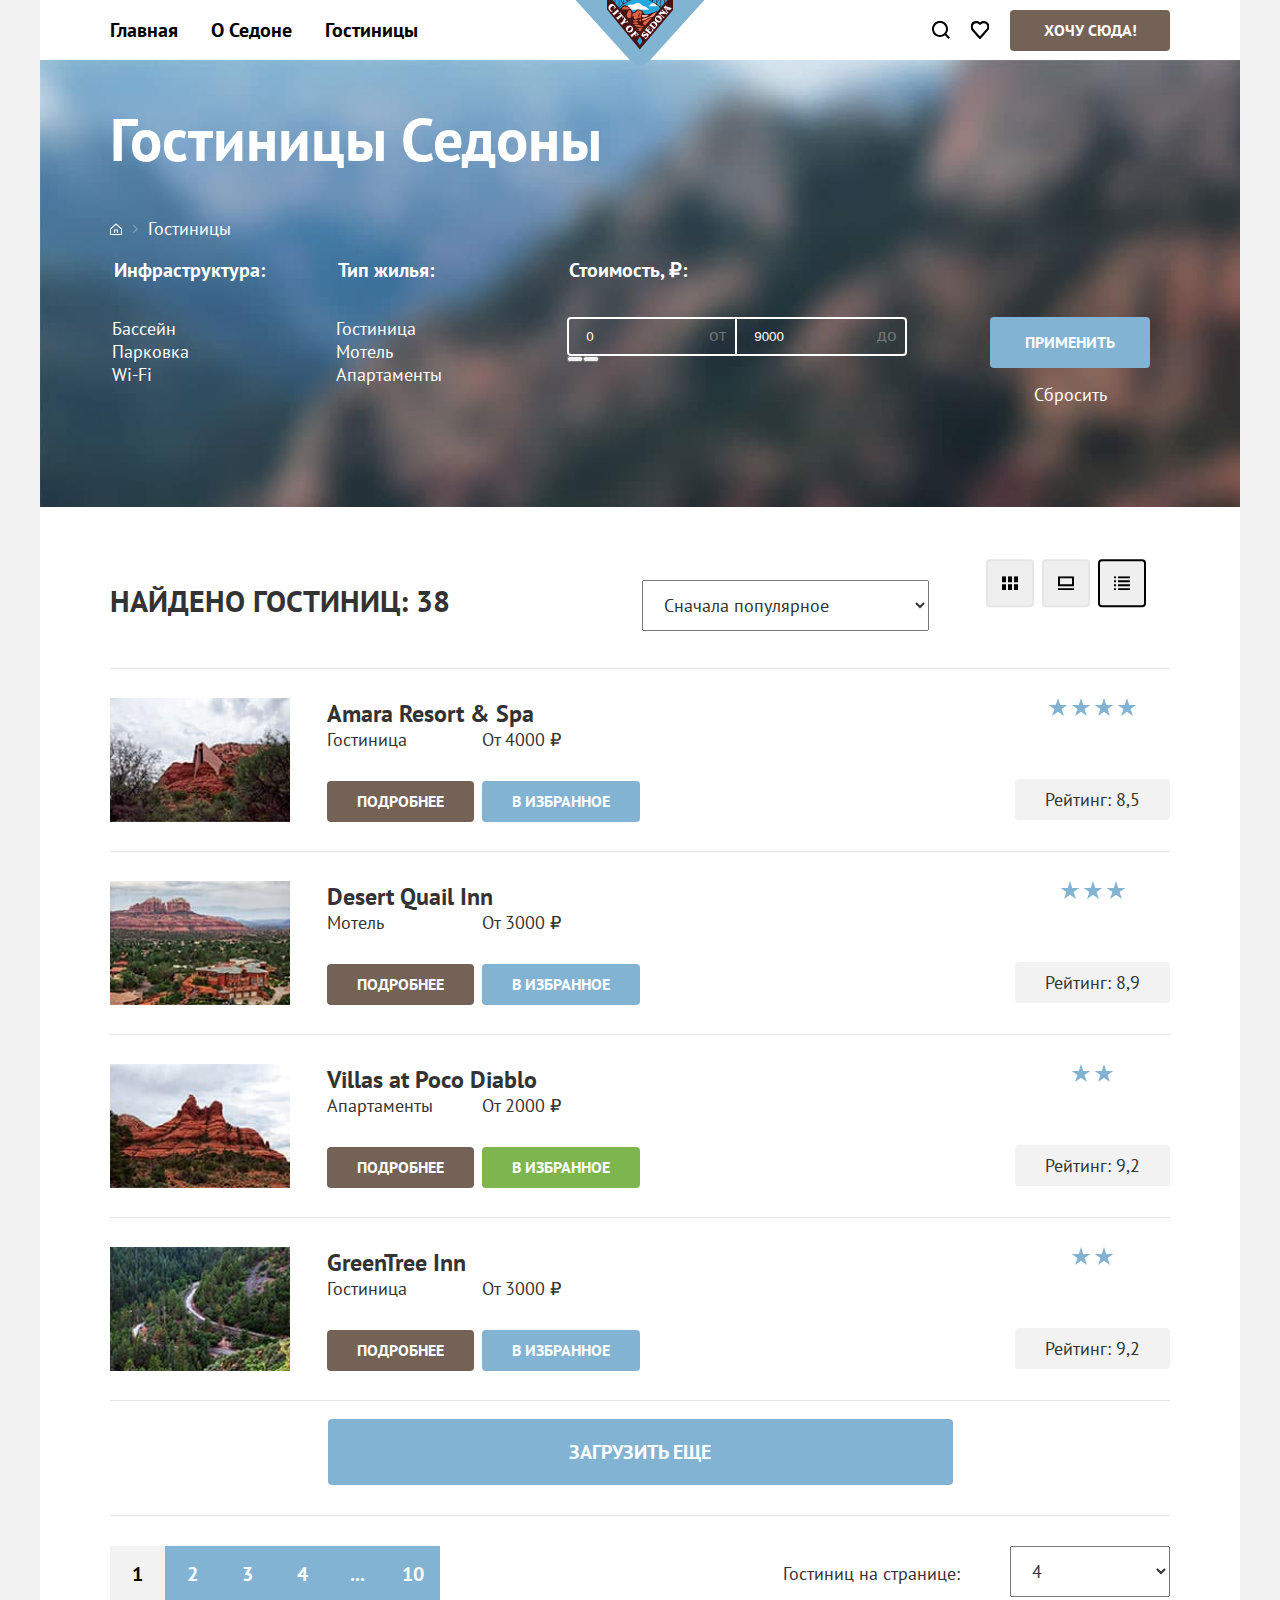
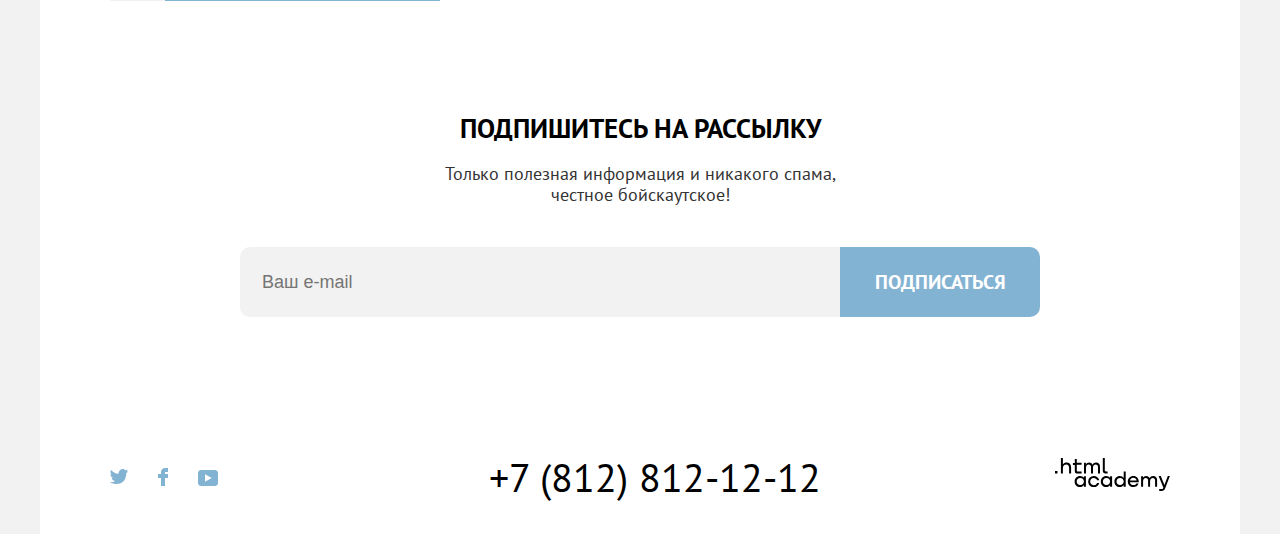
==== hotels.html @ 84594216 "Добавляет декоративные элементы на главной странице" ====
<!DOCTYPE html>
<html lang="ru">

<head>
  <meta charset="UTF-8">
  <meta http-equiv="X-UA-Compatible" content="IE=edge">
  <meta name="viewport" content="width=device-width, initial-scale=1.0">
  <title>HTML Academy: Седона</title>
  <link rel="stylesheet" href="./css/styles.css">
</head>

<body class="page">

  <div class="page-wrapper">

    <header class="page-header container">

      <nav class="navigation">
        <ul class="navigation-list">
          <li class="navigation-item">
            <a class="navigation-link" href="index.html">Главная</a>
          </li>
          <li class="navigation-item">
            <a class="navigation-link" href="#">О Седоне</a>
          </li>
          <li class="navigation-item">
            <a class="navigation-link" active>Гостиницы</a>
          </li>
        </ul>
      </nav>
      <a class="logo">
        <img src="./img/icons/logo.svg" width="138" height="70" alt="Герб города Седона">
      </a>
      <ul class="user-navigation">
        <li class="user-navigation-item search">
          <a class="user-navigation-link" href="#">
            <span class="visually-hidden">Поиск</span>
          </a>
        </li>
        <li class="user-navigation-item favourites">
          <a class="user-navigation-link" href="#">
            <span class="visually-hidden">Избранное</span>
          </a>
        </li>
        <li class="user-navigation-item popup">
          <a class="popup-btn">
            <span>Хочу сюда!</span>
          </a>
        </li>
      </ul>

    </header>

    <main class="main-inner main-container">
      <section class="hotels-filter">
        <div class="inner-container">
          <h1 class="title">Гостиницы Седоны</h1>
          <ul class="breadcrumbs">
            <li class="breadcrumbs-item">
              <a class="breadcrumbs-link home-link" href="index.html">
                <span class="visually-hidden">
                  Главная
                </span>
              </a>
            </li>
            <li class="breadcrumbs-item">
              <span class="next-arr"></span>
            </li>
            <li class="breadcrumbs-item">
              <a class="breadcrumbs-link">
                Гостиницы
              </a>
            </li>
          </ul>
          <h2 class="visually-hidden">Список фильтров</h2>
          <form class="catalog-filter" action="#" method="get">
            <fieldset class="catalog-filter-group infrastructure">
              <legend class="catalog-filter-title">Инфраструктура:</legend>
              <ul class="catalog-filter-list">
                <li class="catalog-filter-item">
                  <label class="control">
                    <input class="visually-hidden control-input" type="checkbox" name="pool" checked>
                    <span class="control-mark"></span>
                    <span class="control-label">Бассейн</span>
                  </label>
                </li>
                <li class="catalog-filter-item">
                  <label class="control">
                    <input class="visually-hidden control-input" type="checkbox" name="parking" checked>
                    <span class="control-mark"></span>
                    <span class="control-label">Парковка</span>
                  </label>
                </li>
                <li class="catalog-filter-item">
                  <label class="control">
                    <input class="visually-hidden control-input" type="checkbox" name="wi-fi">
                    <span class="control-mark"></span>
                    <span class="control-label">Wi-Fi</span>
                  </label>
                </li>
              </ul>
            </fieldset>
            <fieldset class="catalog-filter-group accommodation">
              <legend class="catalog-filter-title">Тип жилья:</legend>
              <ul class="catalog-filter-list">
                <li class="catalog-filter-item">
                  <label class="control">
                    <input class="visually-hidden control-input" type="radio" name="product-group" value="housing-type"
                      checked>
                    <span class="control-mark"></span>
                    <span class="control-label">Гостиница</span>
                  </label>
                </li>
                <li class="catalog-filter-item">
                  <label class="control">
                    <input class="visually-hidden control-input" type="radio" name="product-group" value="housing-type">
                    <span class="control-mark"></span>
                    <span class="control-label">Мотель</span>
                  </label>
                </li>
                <li class="catalog-filter-item">
                  <label class="control">
                    <input class="visually-hidden control-input" type="radio" name="product-group" value="housing-type">
                    <span class="control-mark"></span>
                    <span class="control-label">Апартаменты</span>
                  </label>
                </li>
              </ul>
            </fieldset>
            <fieldset class="catalog-filter-group cost">
              <legend class="catalog-filter-title">Стоимость, ₽:</legend>
              <div class="cost-wrapper">
                <label class="catalog-filter-label catalog-filter-label-min">
                  <input class="catalog-filter-input" type="number" name="min-price" value="0">
                  <span>от</span>
                </label>
                <label class="catalog-filter-label">
                  <input class="catalog-filter-input" type="number" name="max-price" value="9000">
                  <span>до</span>
                </label>
              </div>
              <div class="range-toggle-group">
                <button class="range-toggle toggle-min" type="button">
                  <span class="visually-hidden">Изменить минимальную цену.</span>
                </button>
                <button class="range-toggle toggle-max" type="button">
                  <span class="visually-hidden">Изменить максимальную цену.</span>
                </button>
              </div>
            </fieldset>
            <div class="catalog-buttongroup">
              <button class="apply-button" type="submit">
                <span>Применить</span>
              </button>
              <button class="reset-button" type="reset">Сбросить</button>
            </div>
          </form>
        </div>
      </section>

      <section class="sorting">
        <div class="inner-container sorting-inner-container">
          <h2 class="visually-hidden">Сортировка</h2>
          <p class="sorting-result">Найдено гостиниц:
            <span class="sorting-count">38</span>
          </p>
          <select class="select-control type-hotels-control" id="sorting" name="sorting">
            <option value="popular">Сначала популярное</option>
            <option value="cheap">Сначала дешёвое</option>
            <option value="expensive">Сначала дорогое</option>
          </select>
          <button class="view-results table-view" type="button">
            <span class="visually-hidden">Таблица</span>
          </button>
          <button class="view-results slideshow-view" type="button">
            <span class="visually-hidden">Слайды</span>
          </button>
          <button class="view-results list-view view-results-active" type="button">
            <span class="visually-hidden">Список</span>
          </button>
        </div>
      </section>

      <section class="catalog">
        <div class="inner-container">
          <ul class="search-results">
            <li class="search-results-item">
              <a class="search-results-image" href="#">
                <img src="./img/hotel-1.jpg" width="180" height="120" alt="Amara Resort & Spa">
              </a>
              <div class="search-results-info">
                <a class="results-info-title" href="#">
                  Amara Resort & Spa
                </a>
                <div class="results-blocks">
                  <div class="left-block">
                    <span>Гостиница</span>
                    <button class="more" type="button">
                      <span>подробнее</span>
                    </button>
                  </div>
                  <div class="right-block">
                    <span>От 4000 ₽</span>
                    <button class="favorities" type="button">
                      <span>В избранное</span>
                    </button>
                  </div>
                </div>
              </div>
              <div class="search-results-rating">
                <div class="stars">
                  <div class="star"></div>
                  <div class="star"></div>
                  <div class="star"></div>
                  <div class="star"></div>
                </div>
                <div class="rating-value">
                  <span>Рейтинг: 8,5</span>
                </div>
              </div>
            </li>
            <li class="search-results-item">
              <a class="search-results-image" href="#">
                <img src="./img/hotel-2.jpg" width="180" height="120" alt="Desert Quail Inn">
              </a>
              <div class="search-results-info">
                <a class="results-info-title" href="#">
                  Desert Quail Inn
                </a>
                <div class="results-blocks">
                  <div class="left-block">
                    <span>Мотель</span>
                    <button class="more" type="button">
                      <span>подробнее</span>
                    </button>
                  </div>
                  <div class="right-block">
                    <span>От 3000 ₽</span>
                    <button class="favorities" type="button">
                      <span>В избранное</span>
                    </button>
                  </div>
                </div>
              </div>
              <div class="search-results-rating">
                <div class="stars">
                  <div class="star"></div>
                  <div class="star"></div>
                  <div class="star"></div>
                </div>
                <div class="rating-value">
                  <span>Рейтинг: 8,9</span>
                </div>
              </div>
            </li>
            <li class="search-results-item">
              <a class="search-results-image" href="#">
                <img src="./img/hotel-3.jpg" width="180" height="120" alt="Villas at Poco Diablo">
              </a>
              <div class="search-results-info">
                <a class="results-info-title" href="#">
                  Villas at Poco Diablo
                </a>
                <div class="results-blocks">
                  <div class="left-block">
                    <span>Апартаменты</span>
                    <button class="more" type="button">
                      <span>подробнее</span>
                    </button>
                  </div>
                  <div class="right-block">
                    <span>От 2000 ₽</span>
                    <button class="favorities in-selected" type="button">
                      <span>В избранное</span>
                    </button>
                  </div>
                </div>
              </div>
              <div class="search-results-rating">
                <div class="stars">
                  <div class="star"></div>
                  <div class="star"></div>
                </div>
                <div class="rating-value">
                  <span>Рейтинг: 9,2</span>
                </div>
              </div>
            </li>
            <li class="search-results-item">
              <a class="search-results-image" href="#">
                <img src="./img/hotel-4.jpg" width="180" height="120" alt="GreenTree Inn">
              </a>
              <div class="search-results-info">
                <a class="results-info-title" href="#">
                  GreenTree Inn
                </a>
                <div class="results-blocks">
                  <div class="left-block">
                    <span>Гостиница</span>
                    <button class="more" type="button">
                      <span>подробнее</span>
                    </button>
                  </div>
                  <div class="right-block">
                    <span>От 3000 ₽</span>
                    <button class="favorities" type="button">
                      <span>В избранное</span>
                    </button>
                  </div>
                </div>
              </div>
              <div class="search-results-rating">
                <div class="stars">
                  <div class="star"></div>
                  <div class="star"></div>
                </div>
                <div class="rating-value">
                  <span>Рейтинг: 9,2</span>
                </div>
              </div>
            </li>
          </ul>
          <div class="upload-btn">
            <button class="upload-more">
              <span>Загрузить еще</span>
            </button>
          </div>
          <div class="catalog-bottom-wrapper">
            <ul class="pagination">
              <li class="pagination-item current">
                <a class="pagination-link current-link">1</a>
              </li>
              <li class="pagination-item">
                <a class="pagination-link" href="#">2</a>
              </li>
              <li class="pagination-item">
                <a class="pagination-link" href="#">3</a>
              </li>
              <li class="pagination-item">
                <a class="pagination-link" href="#">4</a>
              </li>
              <li class="pagination-item">
                <a class="pagination-link" href="#">...</a>
              </li>
              <li class="pagination-item">
                <a class="pagination-link" href="#">10</a>
              </li>
            </ul>
            <div class="results-count">
              <span>Гостиниц на странице:</span>
              <form class="results-count-type">
                <label class="visually-hidden" for="count">Количество</label>
                <select class="select-control select-control-count" id="count" name="count">
                  <option value="number" selected>4</option>
                  <option value="number">6</option>
                  <option value="number">8</option>
                </select>
                <button class="visually-hidden" type="submit">Отсортировать гостиницы</button>
              </form>
            </div>
          </div>
        </div>
      </section>

      <section class="subscription-inner">
        <h2 class="inner-section-title inner-subscription-title">
          Подпишитесь на рассылку
        </h2>
        <p class="inner-section-text inner-subscription-text">
          Только полезная информация и никакого спама, <br>
          честное бойскаутское!
        </p>
        <form class="inner-subscribe-form" action="#" method="post">
          <input type="search" name="subscribe" placeholder="Ваш e-mail">
          <button class="button" type="submit">
            <span>Подписаться</span>
          </button>
        </form>
      </section>
    </main>

    <footer class="page-footer container">

      <ul class="socials-list">
        <li class="socials-item tw">
          <a href="https://twitter.com/htmlacademy_ru" class="social-link">
            <span class="visually-hidden">Twitter</span>
          </a>
        </li>
        <li class="socials-item fb">
          <a href="https://www.facebook.com/htmlacademy" class="social-link">
            <span class="visually-hidden">Facebook</span>
          </a>
        </li>
        <li class="socials-item ytube">
          <a href="https://www.youtube.com/c/HTMLAcademyRUS" class="social-link">
            <span class="visually-hidden">YouTube</span>
          </a>
        </li>
      </ul>
      <a class="phone" href="tel:+78128121212">
        +7 (812) 812-12-12
      </a>
      <a class="copyright" href="https://htmlacademy.ru/">
        <img src="./img/icons/logo_htmlacademy.svg" width="115" height="34" alt=".htmlacademy">
      </a>

    </footer>

  </div>

</body>

</html>
---- css/styles.css ----
@font-face {
  font-family: "PT Sans";
  font-style: normal;
  font-weight: 400;
  src: url("../fonts/ptsans-400.woff2") format("woff2");
  font-display: swap;
}

@font-face {
  font-family: "PT Sans";
  font-style: normal;
  font-weight: 700;
  src: url("../fonts/ptsans-700.woff2") format("woff2");
  font-display: swap;
}

* {
  box-sizing: border-box;
}

html {
  height: 100%;
}

.page {
  margin: 0;
  font-family: "PT Sans", sans-serif;
  font-weight: 400;
  font-size: 18px;
  line-height: 21px;
  color: #333333;
  background-color: #f2f2f2;
}

.page-wrapper {
  display: flex;
  flex-direction: column;
  width: 1200px;
  min-height: 100%;
  margin: 0 auto;
  background-color: #ffffff;
}

/* Главная */

.page-header {
  min-height: 60px;
  align-items: center;
}

.container {
  display: flex;
  width: 100%;
  padding-left: 70px;
  padding-right: 70px;
}

.navigation {
  position: relative;
  width: 385px;
  font-weight: 700;
  font-size: 20px;
  line-height: 26px;
}

.navigation-list {
  display: flex;
  flex-wrap: wrap;
  padding: 0;
  margin: 0;
  list-style: none;
}

/* .navigation-item {
} */

.navigation-link {
  margin-right: 33px;
  text-decoration: none;
  color: #000000;
}

.navigation-link:nth-child(3) {
  margin-right: 0;
}

/* .active {
} */

.logo {
  position: absolute;
  display: block;
  width: 138px;
  height: 70px;
  left: 50%;
  transform: translate(-50%);
  z-index: 2;
}

.user-navigation {
  display: flex;
  align-items: center;
  padding: 0;
  margin: 0;
  margin-left: auto;
  width: 320px;
  font-weight: 700;
  font-size: 20px;
  line-height: 26px;
  list-style: none;
}

.user-navigation-link {
  width: 100%;
  height: 100%;
  text-decoration: none;
  color: #000000;
  cursor: pointer;
}

.search,
.favourites {
  width: 18px;
  height: 18px;
}

.search {
  background-image: url("../img/icons/search.svg");
  background-repeat: no-repeat;
  background-size: cover;
  background-position: center center;
}

.favourites {
  background-image: url("../img/icons/heart.svg");
  background-repeat: no-repeat;
  background-size: cover;
  background-position: center center;
}

.popup-btn {
  display: block;
  width: 160px;
  padding-top: 10px;
  padding-bottom: 10px;
  font-weight: 700;
  font-size: 16px;
  line-height: 21px;
  text-align: center;
  text-transform: uppercase;
  color: #ffffff;
  background-color: #756257;
  color: #ffffff;
  border: none;
  border-radius: 4px;
  cursor: pointer;
}

.popup-btn:hover {
  background-color: #615048;
}

.popup-btn:focus {
  outline: 3px solid #83b3d3;
}

.popup-btn:active span {
  opacity: 0.3;
}

.visually-hidden {
  position: absolute;
  width: 1px;
  height: 1px;
  margin: -1px;
  padding: 0;
  border: 0;
  clip: rect(0 0 0 0);
  overflow: hidden;
}

.user-navigation-item {
  display: flex;
  padding: 0;
  margin: 0;
  margin-right: 21px;
  margin-left: auto;
}

.user-navigation-item + .user-navigation-item {
  margin-left: 0;
}

.user-navigation-item:last-child {
  margin-right: 0;
}

/* .main {
} */

.main-container {
  flex-grow: 1;
}

.hero {
  position: relative;
  padding-top: 51px;
  padding-right: 371px;
  padding-bottom: 82px;
  padding-left: 371px;
  background-image: url("../img/hero-bgr.jpg");
  background-repeat: no-repeat;
  background-size: cover;
}

/* .hero img {

} */

.advantages {
  padding-top: 63px;
}

.hero-welcome {
  display: block;
  margin: 0 auto;
}

.section-title {
  width: 720px;
  margin: 0 auto;
  font-weight: 700;
  font-size: 30px;
  line-height: 36px;
  text-align: center;
  text-transform: uppercase;
}

.section-subtitle {
  width: 720px;
  padding-bottom: 79px;
  margin: 0 auto;
  font-weight: 400;
  font-size: 22px;
  line-height: 36px;
  text-align: center;
  color: #333333;
}

.advantages-title {
  margin-bottom: 23px;
}

.advantages-list {
  display: flex;
  flex-wrap: wrap;
  padding: 0;
  margin: 0;
  list-style: none;
}

.advantages-item {
  display: flex;
  flex-wrap: wrap;
}

.features-list {
  display: flex;
  flex-wrap: wrap;
  padding: 0;
  margin: 0;
  list-style: none;
}

.special-feature {
  flex-direction: row-reverse;
  width: 100%;
  background-color: #83b3d3;
}

.apartment,
.souvenirs,
.territory,
.tourists {
  background-color: rgba(131, 179, 211, 0.12);
}

.road {
  background-color: rgba(131, 179, 211, 0.2);
}

.meal {
  background-color: #ffffff;
}

.apartment::before {
  content: "";
  display: block;
  width: 75px;
  height: 72px;
  margin: 0 auto;
  background-image: url("../img/icons/icon-1.svg");
  background-repeat: no-repeat;
  background-position: center center;
  background-size: contain;
}

.meal::before {
  content: "";
  display: block;
  width: 74px;
  height: 70px;
  margin: 0 auto;
  background-image: url("../img/icons/icon-2.svg");
  background-repeat: no-repeat;
  background-position: center center;
  background-size: contain;
}

.souvenirs::before {
  content: "";
  display: block;
  width: 64px;
  height: 76px;
  margin: 0 auto;
  background-image: url("../img/icons/icon-3.svg");
  background-repeat: no-repeat;
  background-position: center center;
  background-size: contain;
}

.features-item {
  display: flex;
}

.features-info {
  display: flex;
  flex-direction: column;
  width: 400px;
  padding-top: 98px;
  padding-bottom: 77px;
}

.features-info span {
  margin: 0 auto;
}

.features-image img {
  display: block;
  height: 100%;
}

.item-title {
  padding: 0 110px;
  font-weight: 700;
  font-size: 24px;
  line-height: 28px;
  text-align: center;
  text-transform: uppercase;
}

.item-text {
  width: 250px;
  margin: 0 auto;
  margin-top: 26px;
  font-weight: 400;
  font-size: 18px;
  line-height: 21px;
  text-align: center;
  color: #333333;
}

.text-color {
  background-color: #83b3d3;
  color: #ffffff;
}

.hotel-search {
  padding-top: 91px;
  padding-bottom: 91px;
}

.search-title {
  margin-bottom: 15px;
}

.section-text {
  width: 720px;
  margin: 0 auto;
  margin-bottom: 55px;
  font-weight: 400;
  font-size: 22px;
  line-height: 26px;
  text-align: center;
  color: #333333;
}

.hotel-button {
  display: block;
  width: 575px;
  padding: 15px 145px 15px 145px;
  margin: 0 auto;
  font-weight: 700;
  font-size: 20px;
  line-height: 36px;
  text-align: center;
  text-transform: uppercase;
  text-decoration: none;
  background-color: #756257;
  color: #ffffff;
  border-radius: 10px;
  cursor: pointer;
}

.hotel-button:hover {
  background-color: #615048;
}

.hotel-button:focus {
  outline: 3px solid #83b3d3;
}

.hotel-button:active span {
  opacity: 0.3;
}

.subscription {
  padding-top: 94px;
  padding-bottom: 93px;
  background-image: url("../img/subscribe-bg.jpg");
  background-repeat: no-repeat;
  background-size: cover;
}

.subscription-title {
  margin-bottom: 24px;
  color: #ffffff;
}

.subscription-text {
  width: 720px;
  margin-bottom: 42px;
  color: #ffffff;
}

.subscribe-form {
  text-align: center;
}

.subscribe {
  display: grid;
  grid-template-columns: 600px 200px;
  width: 800px;
  margin: 0 auto;
}

.subscribe-form input {
  width: 600px;
  padding-top: 22px;
  padding-bottom: 22px;
  padding-left: 22px;
  border: none;
  border-radius: 10px 0px 0px 10px;
  background: #f2f2f2;
  font-family: "PT Sans", sans-serif;
  font-weight: 400;
  font-size: 18px;
  line-height: 26px;
}

.subscribe-form:hover input {
  background-color: #e6e6e6;
}

.subscribe-form:focus input {
  outline: 3px solid #83b3d3;
}

.button {
  width: 150px;
  padding-top: 6px;
  padding-bottom: 6px;
  font-family: "PT Sans", sans-serif;
  font-weight: 700;
  font-size: 20px;
  line-height: 26px;
  text-align: center;
  text-transform: uppercase;
  background-color: #83b3d3;
  color: #ffffff;
  border: none;
  border-radius: 0px 10px 10px 0px;
  cursor: pointer;
}

.button:hover {
  background-color: #68a2ca;
}

.button:focus {
  outline: 3px solid #756257;
}

.button:active span {
  opacity: 0.3;
}

.page-footer {
  display: flex;
  align-items: center;
  padding-top: 40px;
  padding-bottom: 30px;
  background-color: #ffffff;
}

.socials-list {
  display: flex;
  align-items: baseline;
  flex-wrap: wrap;
  width: 190px;
  padding: 0;
  margin-right: 175px;
  list-style-type: none;
}

.socials-item {
  display: flex;
  margin-right: 30px;
  cursor: pointer;
}

.social-link {
  width: 100%;
  height: 100%;
  margin-right: 30px;
  text-decoration: none;
}

.tw {
  width: 18px;
  height: 18px;
  background-image: url("../img/icons/socials/social-twitter.svg");
  background-repeat: no-repeat;
  background-size: contain;
  background-position: center center;
}

.fb {
  width: 10px;
  height: 18px;
  background-image: url("../img/icons/socials/social-facebook.svg");
  background-repeat: no-repeat;
  background-size: contain;
  background-position: center center;
}

.ytube {
  width: 20px;
  height: 16px;
  background-image: url("../img/icons/socials/social-youtube.svg");
  background-repeat: no-repeat;
  background-size: contain;
  background-position: center center;
}

.phone {
  width: 360px;
  font-weight: 400;
  font-size: 40px;
  line-height: 40px;
  text-align: center;
  text-transform: uppercase;
  text-decoration: none;
  color: #000000;
}

.phone:hover {
  color: #756257;
}

.phone:focus {
  outline: 3px solid #83b3d3;
  border-radius: 10px;
}

.phone:active {
  opacity: 0.3;
}

.copyright {
  margin-left: auto;
}

.copyright:hover {
  color: #756257;
}

.copyright:focus {
  outline: 3px solid #83b3d3;
}

.copyright:active {
  fill-opacity: 0.3;
}

/* Страница Гостиницы */

/* .main-inner {
} */

.inner-container {
  padding: 0 70px;
}

.hotels-filter {
  height: 100%;
  padding-bottom: 86px;
  overflow: hidden;
  background-image: url("../img/catalog-background.jpg");
  background-repeat: no-repeat;
  background-size: cover;
  color: #ffffff;
}

.title {
  font-family: "PT Sans", sans-serif;
  font-weight: 700;
  font-size: 60px;
  line-height: 78px;
}

.breadcrumbs {
  display: flex;
  align-items: center;
  padding: 0;
  list-style: none;
}

/* .breadcrumbs-item {
} */

.breadcrumbs-link {
  text-decoration: none;
}

.home-link {
  display: block;
  width: 12px;
  height: 12px;
  margin-right: 11px;
  background-image: url("../img/icons/home.svg");
  background-repeat: no-repeat;
  background-position: center;
}

.next-arr {
  display: block;
  width: 5px;
  height: 8px;
  margin-right: 10px;
  background-image: url("../img/icons/nav-link.svg");
  background-repeat: no-repeat;
  background-position: center;
}

.catalog-filter {
  display: flex;
}

.catalog-filter-group {
  padding: 0;
  border: none;
}

.infrastructure {
  width: 150px;
  margin-right: 67px;
}

.accommodation {
  width: 411px;
}

.cost-wrapper {
  display: flex;
  width: 340px;
  margin-right: 81px;
  border: 2px solid #ffffff;
  border-radius: 4px;
}

.catalog-filter-title {
  margin-bottom: 34px;
  font-family: "PT Sans", sans-serif;
  font-weight: 700;
  font-size: 20px;
  line-height: 26px;
}

.catalog-filter-list {
  margin: 0;
  padding: 0;
  list-style-type: none;
}

/* .catalog-filter-item {
} */

/* .control {
} */

/* .control-input {
} */

.control-mark {
  width: 20px;
  height: 20px;
}

.control-label {
  font-weight: 400;
  font-size: 18px;
  line-height: 23px;
  color: #ffffff;
}

.catalog-filter-label {
  display: flex;
  align-items: baseline;
  width: 50%;
  padding-right: 14px;
}

.catalog-filter-label-min {
  border-right: 2px solid #ffffff;
}

.catalog-filter-label span {
  margin-left: auto;
  opacity: 0.3;
}

.catalog-filter-input {
  width: 100px;
  padding: 10px 17px;
  margin-right: 40px;
  border: none;
  background-color: transparent;
  color: #ffffff;
}

.range-toggle-group {
  display: flex;
}

/* .range-toggle {
} */

/* .toggle-min {
} */

/* .toggle-max {
} */

.catalog-buttongroup {
  padding: 0;
  margin: 0;
  padding-top: 60px;
}

.apply-button {
  width: 160px;
  padding: 15px 30px 15px 30px;
  font-family: "PT Sans", sans-serif;
  font-weight: 700;
  font-size: 16px;
  line-height: 21px;
  text-align: center;
  text-transform: uppercase;
  background-color: #83b3d3;
  color: #ffffff;
  border: none;
  border-radius: 4px;
  cursor: pointer;
}

.apply-button:hover {
  background-color: #68a2ca;
}

.apply-button:focus {
  outline: 3px solid #ffffff;
}

.apply-button:active span {
  opacity: 0.3;
}

.reset-button {
  width: 160px;
  padding: 15px 30px 15px 30px;
  font-family: "PT Sans", sans-serif;
  font-weight: 400;
  font-size: 18px;
  line-height: 23px;
  text-align: center;
  background-color: transparent;
  color: #ffffff;
  border: none;
  border-radius: 4px;
  cursor: pointer;
}

.reset-button:hover {
  opacity: 0.6;
}

.reset-button:focus {
  outline: 3px solid #83b3d3;
}

.reset-button:active {
  opacity: 0.3;
}

.sorting {
  padding-top: 44px;
}

.sorting-inner-container {
  display: flex;
  align-items: baseline;
}

.sorting-result,
.sorting-count {
  font-weight: 700;
  font-size: 30px;
  line-height: 39px;
  text-transform: uppercase;
}

.sorting-result {
  margin-right: auto;
}

.select-control {
  padding: 12px 20px 12px 17px;
  font-family: "PT Sans", sans-serif;
  font-weight: 400;
  font-size: 18px;
  line-height: 23px;
  color: #333333;
}

.type-hotels-control {
  width: 287px;
  margin-right: 81px;
}

.view-results {
  position: relative;
  top: 50%;
  bottom: 50%;
  transform: translate(-50%, -10%);
  width: 48px;
  height: 48px;
  border: 2px solid #e6e6e6;
  border-radius: 4px;
  cursor: pointer;
}

.view-results:not(:last-of-type) {
  margin-right: 8px;
}

.view-results-active {
  border: 2px solid #000000;
}

.table-view {
  background-image: url("../img/icons/mode-tile.svg");
  background-repeat: no-repeat;
  background-position: center center;
}

.slideshow-view {
  background-image: url("../img/icons/mode-slideshow.svg");
  background-repeat: no-repeat;
  background-position: center center;
}

.list-view {
  background-image: url("../img/icons/mode-list.svg");
  background-repeat: no-repeat;
  background-position: center center;
}

/* .catalog {
} */

.search-results {
  padding-left: 0;
  list-style-type: none;
}

.search-results-item {
  display: flex;
  padding: 29px 0;
  border-bottom: 1px solid #e6e6e6;
}

.search-results-item:first-child {
  border-top: 1px solid #e6e6e6;
}

.search-results-image {
  margin-right: 37px;
}

.search-results-image img {
  height: 100%;
  object-fit: cover;
}

.search-results-image:hover {
  opacity: 0.6;
}

.search-results-image:focus {
  outline: 3px solid #83b3d3;
}

.search-results-image:active {
  opacity: 0.3;
}

.search-results-info {
  width: 320px;
}

.results-info-title {
  margin-top: 0;
  margin-bottom: 1px;
  font-weight: 700;
  font-size: 24px;
  line-height: 31px;
  text-decoration: none;
  color: inherit;
}

.results-info-title:hover {
  color: #756257;
}

.results-info-title:focus {
  outline: 3px solid #83b3d3;
}

.results-info-title:active {
  opacity: 0.3;
}

.results-blocks {
  display: flex;
}

.left-block {
  display: flex;
  flex-direction: column;
}

.left-block span {
  margin-bottom: 31px;
}

.more {
  padding: 10px 30px 10px 30px;
  margin-right: 8px;
  font-family: "PT Sans", sans-serif;
  font-weight: 700;
  font-size: 16px;
  line-height: 21px;
  text-align: center;
  text-transform: uppercase;
  background-color: #756257;
  color: #ffffff;
  border: none;
  border-radius: 4px;
  cursor: pointer;
}

.more:hover {
  background-color: #615048;
}

.more:focus {
  outline: 3px solid #756257;
}

.more:active span {
  opacity: 0.3;
}

.right-block {
  display: flex;
  flex-direction: column;
}

.right-block span {
  margin-bottom: 31px;
}

.favorities {
  padding: 10px 30px 10px 30px;
  font-family: "PT Sans", sans-serif;
  font-weight: 700;
  font-size: 16px;
  line-height: 21px;
  text-align: center;
  text-transform: uppercase;
  background-color: #83b3d3;
  color: #ffffff;
  border: none;
  border-radius: 4px;
  cursor: pointer;
}

.favorities:hover {
  background-color: #68a2ca;
}

.favorities:focus {
  outline: 3px solid #756257;
}

.favorities:active span {
  opacity: 0.3;
}

.in-selected {
  background-color: #7db54f;
}

.in-selected:hover {
  background-color: #6c9e42;
}

.in-selected:focus {
  outline: 3px solid #756257;
}

.in-selected:active span {
  opacity: 0.3;
}

.search-results-rating {
  margin-left: auto;
}

.stars {
  display: flex;
  justify-content: center;
  width: 155px;
  margin-bottom: 63px;
}

.star {
  width: 18px;
  height: 18px;
  margin-right: 5px;
  background-image: url("../img/icons/star.svg");
  background-repeat: no-repeat;
  background-size: cover;
  background-position: center center;
}

.star:last-child {
  margin-right: 0;
}

.rating-value {
  padding: 10px 30px 10px 30px;
  background-color: #f2f2f2;
  border-radius: 4px;
}

.upload-btn {
  width: 625px;
  margin: 0 auto;
  margin-bottom: 30px;
}

.upload-more {
  width: 100%;
  padding-top: 20px;
  padding-bottom: 20px;
  font-family: "PT Sans", sans-serif;
  font-weight: 700;
  font-size: 20px;
  line-height: 26px;
  text-align: center;
  text-transform: uppercase;
  background-color: #83b3d3;
  color: #ffffff;
  border: none;
  border-radius: 4px;
  cursor: pointer;
}

.upload-more:hover {
  background-color: #68a2ca;
}

.upload-more:focus {
  outline: 3px solid #756257;
}

.upload-more:active span {
  opacity: 0.3;
}

.pagination {
  display: flex;
  padding-left: 0;
  margin: 0;
  list-style-type: none;
}

.pagination-item {
  display: flex;
  align-items: center;
  justify-content: center;
  width: 55px;
  height: 55px;
  background-color: #83b3d3;
}

.pagination-link {
  font-family: "PT Sans", sans-serif;
  font-weight: 700;
  font-size: 20px;
  line-height: 26px;
  text-align: center;
  text-transform: uppercase;
  text-decoration: none;
  color: #ffffff;
}

.current {
  background-color: #f2f2f2;
}

.current-link {
  color: #000000;
}

.select-control-count {
  width: 160px;
}

.results-count {
  display: flex;
  margin-left: auto;
}

.results-count span {
  align-self: center;
  margin-right: 50px;
}

/* .results-count-type {
} */

.catalog-bottom-wrapper {
  display: flex;
  justify-content: space-between;
  width: 100%;
  padding-top: 30px;
  border-top: 1px solid #e6e6e6;
}

.subscription-inner {
  text-align: center;
  padding-top: 94px;
  padding-bottom: 93px;
  background-color: #ffffff;
}

.inner-subscription-title {
  margin-bottom: 24px;
  text-transform: uppercase;
  color: #000000;
}

.inner-subscription-text {
  width: 720px;
  margin: 0 auto;
  margin-bottom: 42px;
  color: #333333;
}

.inner-subscribe-form {
  display: grid;
  grid-template-columns: 600px 200px;
  justify-content: center;
}

.inner-subscribe {
  width: 800px;
  height: 60px;
  margin: 0 auto;
}

.inner-subscribe-form input {
  width: 600px;
  padding-top: 22px;
  padding-bottom: 22px;
  padding-left: 22px;
  border: none;
  border-radius: 10px 0px 0px 10px;
  background: #f2f2f2;
  font-weight: 400;
  font-size: 18px;
  line-height: 26px;
}

.inner-subscribe-form:hover input {
  background-color: #e6e6e6;
}

.inner-subscribe-form:focus input {
  outline: 3px solid #83b3d3;
}

.button {
  width: 200px;
  padding: 22px 30px 22px 30px;
  font-family: "PT Sans", sans-serif;
  font-weight: 700;
  font-size: 20px;
  line-height: 26px;
  text-align: center;
  text-transform: uppercase;
  background-color: #83b3d3;
  color: #ffffff;
  border: none;
  border-radius: 0px 10px 10px 0px;
  cursor: pointer;
}
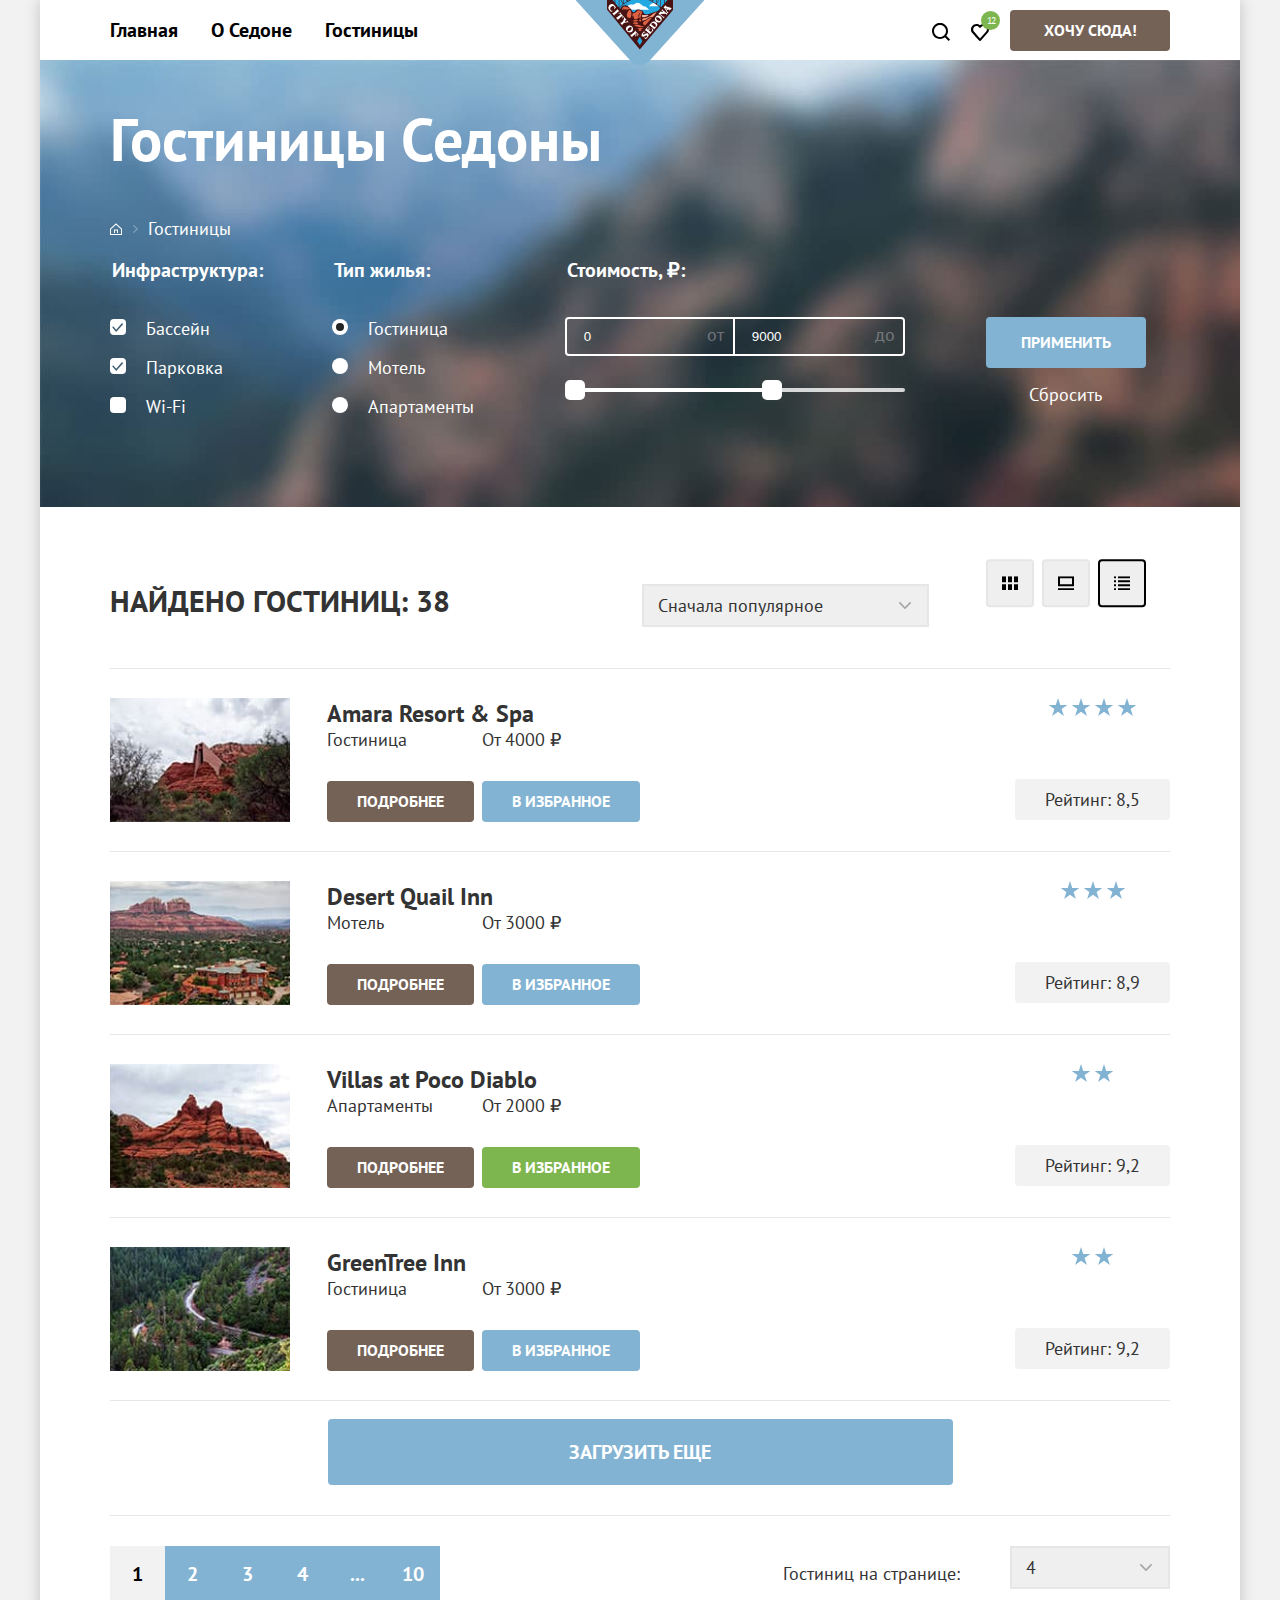
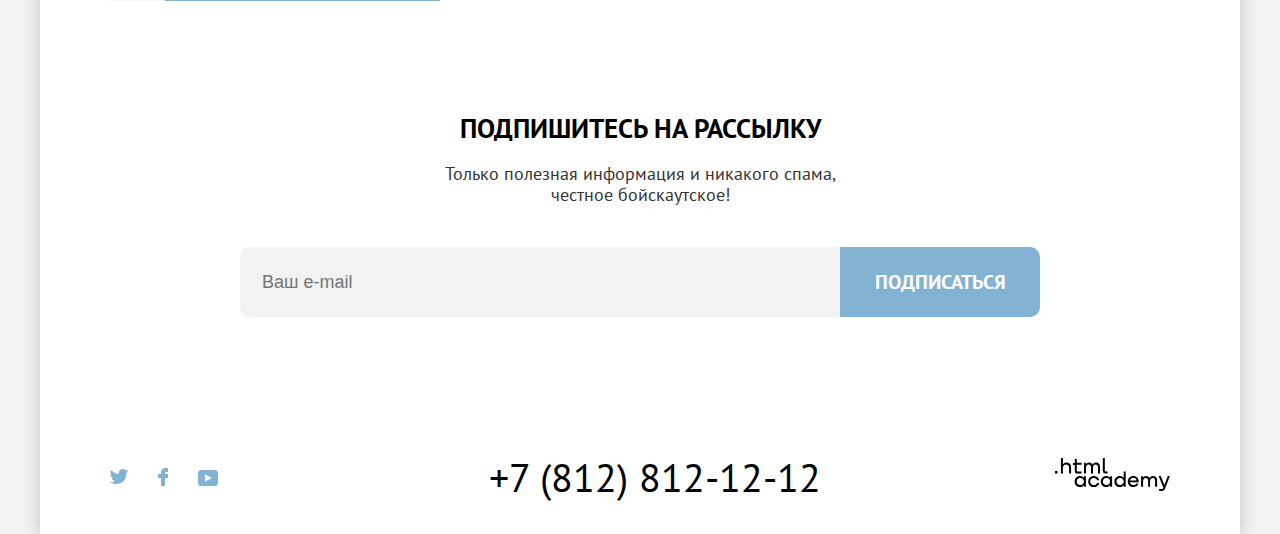
==== commit f9668596: "Завершил вёрстку всех компонентов" ====
--- a/hotels.html
+++ b/hotels.html
@@ -35,20 +35,111 @@
         <li class="user-navigation-item search">
           <a class="user-navigation-link" href="#">
             <span class="visually-hidden">Поиск</span>
+            <svg width="18" height="18" fill="currentColor" xmlns="http://www.w3.org/2000/svg">
+              <g clip-path="url(#a)">
+                <path
+                  d="m18 16.5-3.7-3.7c1-1.3 1.7-3 1.7-4.9 0-4.4-3.6-8-8-8S0 3.6 0 8c0 4.4 3.6 8 8 8 1.8 0 3.5-.6 4.9-1.7l3.7 3.7 1.4-1.5ZM8 14c-3.3 0-6-2.7-6-6s2.7-6 6-6 6 2.7 6 6-2.7 6-6 6Z"
+                  fill="currentColor" />
+              </g>
+              <defs>
+                <clipPath id="a">
+                  <path fill="#fff" d="M0 0h18v18H0z" />
+                </clipPath>
+              </defs>
+            </svg>
           </a>
         </li>
         <li class="user-navigation-item favourites">
           <a class="user-navigation-link" href="#">
             <span class="visually-hidden">Избранное</span>
+            <svg width="18" height="17" fill="currentColor" xmlns="http://www.w3.org/2000/svg">
+              <path
+                d="M8.9 17a.9.9 0 0 1-.8-.4c-5.4-6.1-6.7-7.5-7-7.9A5.4 5.4 0 0 1 5.5 0C6.8 0 8 .5 9 1.3a5.46 5.46 0 0 1 9 4.1c0 1.3-.5 2.5-1.3 3.4l-7 7.9c-.2.2-.4.3-.8.3Zm-6-9.5c.3.4 3.5 4 6.1 6.9l6.2-7c.5-.5.7-1.2.7-2 0-1.8-1.5-3.3-3.3-3.3-1 0-2 .5-2.7 1.3-.3.3-.6.4-.9.4-.3 0-.6-.2-.8-.4-.7-.8-1.7-1.3-2.7-1.3-1.8 0-3.3 1.5-3.3 3.3-.1.9.3 1.6.7 2.1-.1 0-.1 0 0 0Z"
+                fill="currentColor" />
+            </svg>
           </a>
+          <div class="favourites-number">12</div>
+          <div class="popup">
+            <div class="popup-content">
+              <h2 class="visually-hidden">Избранное</h2>
+              <ul class="popup-list">
+                <li class="popup-item">
+                  <a class="popup-link" href="#">
+                    <img class="popup-img" src="./img/hotel3small.jpg" width="48" height="48">
+                    <p class="popup-link-description">
+                      <span class="popup-link-title">
+                        Desert Quail Inn
+                      </span>
+                      <span class="popup-link-subtitle">
+                        Мотель
+                      </span>
+                    </p>
+                  </a>
+                  <button type="button" class="delete-btn">
+                    <svg width="16" height="16" viewBox="0 0 16 16" fill="none" xmlns="http://www.w3.org/2000/svg">
+                      <g opacity="0.2">
+                        <path
+                          d="M15.3 2.3H13.1H2.8H0.6C0.3 2.3 0 2.5 0 2.8C0 3.1 0.3 3.4 0.6 3.4H2.3V15.4C2.3 15.7 2.6 16 2.9 16H13.1C13.4 16 13.7 15.7 13.7 15.4V3.4H15.4C15.7 3.4 16 3.1 16 2.8C16 2.5 15.6 2.3 15.3 2.3ZM12.5 14.8H3.4V3.4H12.5V14.8Z"
+                          fill="black" />
+                        <path
+                          d="M6.19995 1.2H9.59995C9.89995 1.2 10.2 0.9 10.2 0.6C10.2 0.3 9.99995 0 9.69995 0H6.19995C5.89995 0 5.69995 0.3 5.69995 0.6C5.69995 0.9 5.89995 1.2 6.19995 1.2Z"
+                          fill="black" />
+                        <path
+                          d="M6.2001 12C6.5001 12 6.8001 11.7 6.8001 11.4V5.7C6.8001 5.4 6.5001 5.1 6.2001 5.1C5.9001 5.1 5.6001 5.4 5.6001 5.7V11.4C5.7001 11.7 5.9001 12 6.2001 12Z"
+                          fill="black" />
+                        <path
+                          d="M9.7001 12C10.0001 12 10.3001 11.7 10.3001 11.4V5.7C10.3001 5.4 10.0001 5.1 9.7001 5.1C9.4001 5.1 9.1001 5.5 9.1001 5.7V11.4C9.1001 11.7 9.3001 12 9.7001 12Z"
+                          fill="black" />
+                      </g>
+                    </svg>
+                    <span class="visually-hidden">Удалить из корзины</span>
+                  </button>
+                </li>
+                <li class="popup-item">
+                  <a class="popup-link" href="#">
+                    <img class="popup-img" src="./img/hotel2small.jpg" width="48" height="48">
+                    <div class="popup-link-description">
+                      <p class="popup-link-title">
+                        Villas at Poco Diablo
+                      </p>
+                      <p class="popup-link-subtitle">
+                        Апартаменты
+                      </p>
+                    </div>
+                  </a>
+                  <button type="button" class="delete-btn">
+                    <svg width="16" height="16" viewBox="0 0 16 16" fill="none" xmlns="http://www.w3.org/2000/svg">
+                      <g opacity="0.2">
+                        <path
+                          d="M15.3 2.3H13.1H2.8H0.6C0.3 2.3 0 2.5 0 2.8C0 3.1 0.3 3.4 0.6 3.4H2.3V15.4C2.3 15.7 2.6 16 2.9 16H13.1C13.4 16 13.7 15.7 13.7 15.4V3.4H15.4C15.7 3.4 16 3.1 16 2.8C16 2.5 15.6 2.3 15.3 2.3ZM12.5 14.8H3.4V3.4H12.5V14.8Z"
+                          fill="black" />
+                        <path
+                          d="M6.19995 1.2H9.59995C9.89995 1.2 10.2 0.9 10.2 0.6C10.2 0.3 9.99995 0 9.69995 0H6.19995C5.89995 0 5.69995 0.3 5.69995 0.6C5.69995 0.9 5.89995 1.2 6.19995 1.2Z"
+                          fill="black" />
+                        <path
+                          d="M6.2001 12C6.5001 12 6.8001 11.7 6.8001 11.4V5.7C6.8001 5.4 6.5001 5.1 6.2001 5.1C5.9001 5.1 5.6001 5.4 5.6001 5.7V11.4C5.7001 11.7 5.9001 12 6.2001 12Z"
+                          fill="black" />
+                        <path
+                          d="M9.7001 12C10.0001 12 10.3001 11.7 10.3001 11.4V5.7C10.3001 5.4 10.0001 5.1 9.7001 5.1C9.4001 5.1 9.1001 5.5 9.1001 5.7V11.4C9.1001 11.7 9.3001 12 9.7001 12Z"
+                          fill="black" />
+                      </g>
+                    </svg>
+                    <span class="visually-hidden">Удалить из корзины</span>
+                  </button>
+                </li>
+              </ul>
+            </div>
+            <a class="all-favourites-button" href="#">
+              <span>Все избранные</span>
+            </a>
+          </div>
         </li>
-        <li class="user-navigation-item popup">
+        <li class="user-navigation-item">
           <a class="popup-btn">
             <span>Хочу сюда!</span>
           </a>
         </li>
       </ul>
-
     </header>
 
     <main class="main-inner main-container">
@@ -73,7 +164,7 @@
             </li>
           </ul>
           <h2 class="visually-hidden">Список фильтров</h2>
-          <form class="catalog-filter" action="#" method="get">
+          <form class="catalog-filter" action="https://echo.htmlacademy.ru/" method="get">
             <fieldset class="catalog-filter-group infrastructure">
               <legend class="catalog-filter-title">Инфраструктура:</legend>
               <ul class="catalog-filter-list">
@@ -139,13 +230,15 @@
                   <span>до</span>
                 </label>
               </div>
-              <div class="range-toggle-group">
-                <button class="range-toggle toggle-min" type="button">
-                  <span class="visually-hidden">Изменить минимальную цену.</span>
-                </button>
-                <button class="range-toggle toggle-max" type="button">
-                  <span class="visually-hidden">Изменить максимальную цену.</span>
-                </button>
+              <div class="range-scale">
+                <div class="range-bar" style="left: 10px; width: 197px">
+                  <button class="range-toggle toggle-min">
+                    <span class="visually-hidden">Изменить минимальную цену.</span>
+                  </button>
+                  <button class="range-toggle toggle-max">
+                    <span class="visually-hidden">Изменить максимальную цену.</span>
+                  </button>
+                </div>
               </div>
             </fieldset>
             <div class="catalog-buttongroup">
--- a/css/styles.css
+++ b/css/styles.css
@@ -39,6 +39,7 @@
   min-height: 100%;
   margin: 0 auto;
   background-color: #ffffff;
+  box-shadow: 0px 0px 15px rgba(0, 0, 0, 0.2);
 }
 
 /* Главная */
@@ -78,6 +79,24 @@
   margin-right: 33px;
   text-decoration: none;
   color: #000000;
+  fill: currentColor;
+}
+
+.navigation-link:hover {
+  color: #756257;
+  fill: #756257;
+}
+
+.navigation-link:focus {
+  outline: none;
+  box-shadow: 0 0 0 3px #83b3d3;
+  border-radius: 10px;
+}
+
+.navigation-link:active {
+  color: #756257;
+  fill: #756257;
+  fill-opacity: 0.3;
 }
 
 .navigation-link:nth-child(3) {
@@ -118,24 +137,26 @@
   cursor: pointer;
 }
 
+.user-navigation-link:hover {
+  color: #756257;
+  fill: #756257;
+}
+
+.user-navigation-link:focus {
+  outline: none;
+  box-shadow: 0 0 0 3px #83b3d3;
+  border-radius: 10px;
+}
+
+.user-navigation-link:active {
+  fill: #756257;
+  fill-opacity: 0.3;
+}
+
 .search,
 .favourites {
   width: 18px;
   height: 18px;
-}
-
-.search {
-  background-image: url("../img/icons/search.svg");
-  background-repeat: no-repeat;
-  background-size: cover;
-  background-position: center center;
-}
-
-.favourites {
-  background-image: url("../img/icons/heart.svg");
-  background-repeat: no-repeat;
-  background-size: cover;
-  background-position: center center;
 }
 
 .popup-btn {
@@ -161,11 +182,129 @@
 }
 
 .popup-btn:focus {
-  outline: 3px solid #83b3d3;
+  outline: none;
+  box-shadow: 0 0 0 3px #615048;
+  border-radius: 4px;
 }
 
 .popup-btn:active span {
   opacity: 0.3;
+}
+
+.popup {
+  position: absolute;
+  top: 35px;
+  right: -190px;
+  z-index: 10;
+  display: none;
+  width: 400px;
+  min-height: 186px;
+  font-family: "PT Sans", sans-serif;
+  border: 1px solid #e6e6e6;
+  border-radius: 0px 0px 20px 20px;
+  background-color: #ffffff;
+  box-shadow: 0px 25px 50px rgba(0, 0, 0, 0.15);
+  color: #000000;
+}
+
+.popup::before {
+  content: "";
+  position: absolute;
+  width: 0;
+  height: 0;
+  left: 190px;
+  top: -9px;
+  border-style: solid;
+  border-width: 0 10px 9px 10px;
+  border-color: transparent transparent #ffffff transparent;
+  box-shadow: 0px -1px 0px #e4e4e4;
+}
+
+.popup-open {
+  display: block;
+}
+
+.favourites {
+  position: relative;
+}
+
+.popup-content {
+  height: 100%;
+  padding: 25px 25px 0 25px;
+}
+
+.popup-list {
+  padding: 0;
+  margin: 0;
+  list-style-type: none;
+}
+
+.popup-item {
+  display: flex;
+  margin-bottom: 25px;
+}
+
+.popup-link {
+  display: flex;
+  align-items: center;
+  margin-right: 20px;
+  text-decoration: none;
+}
+
+.popup-img {
+  display: block;
+  width: 48px;
+  height: 48px;
+  margin-right: 17px;
+  border-radius: 50%;
+}
+
+.popup-link-description {
+  display: flex;
+  flex-direction: column;
+  padding: 0;
+  margin: 0;
+  width: 100%;
+}
+
+.popup-link-title {
+  margin: 0;
+  font-weight: 700;
+  font-size: 18px;
+  line-height: 21px;
+  color: #000000;
+}
+
+.popup-link-subtitle {
+  margin: 0;
+  font-weight: 400;
+  font-size: 16px;
+  line-height: 21px;
+  color: #333333;
+}
+
+.delete-btn {
+  width: 48px;
+  height: 28px;
+  margin-left: auto;
+  border: none;
+  background-color: transparent;
+}
+
+.all-favourites-button {
+  display: block;
+  width: 100%;
+  padding: 20px 115px;
+  text-decoration: none;
+  font-family: "PT Sans", sans-serif;
+  font-weight: 700;
+  font-size: 16px;
+  line-height: 21px;
+  text-transform: uppercase;
+  text-align: center;
+  background-color: #756257;
+  border-radius: 0px 0px 20px 20px;
+  color: #ffffff;
 }
 
 .visually-hidden {
@@ -180,11 +319,14 @@
 }
 
 .user-navigation-item {
+  position: relative;
   display: flex;
   padding: 0;
   margin: 0;
   margin-right: 21px;
   margin-left: auto;
+  color: #000000;
+  fill: currentColor;
 }
 
 .user-navigation-item + .user-navigation-item {
@@ -195,8 +337,23 @@
   margin-right: 0;
 }
 
-/* .main {
-} */
+.favourites-number {
+  position: absolute;
+  display: flex;
+  justify-content: center;
+  align-items: center;
+  width: 19px;
+  height: 19px;
+  top: -10px;
+  left: 10px;
+  border-radius: 50%;
+  font-weight: 400;
+  font-size: 10px;
+  line-height: 13px;
+  letter-spacing: -0.1em;
+  background-color: #7db54f;
+  color: #ffffff;
+}
 
 .main-container {
   flex-grow: 1;
@@ -534,6 +691,22 @@
   height: 100%;
   margin-right: 30px;
   text-decoration: none;
+  color: #83b3d3;
+  fill: currentColor;
+}
+
+.social-link:hover {
+  color: #68a2ca;
+  fill: #68a2ca;
+}
+
+.social-link:focus {
+  outline: 3px solid #83b3d3;
+}
+
+.social-link:active {
+  fill: #68a2ca;
+  fill-opacity: 0.3;
 }
 
 .tw {
@@ -589,10 +762,13 @@
 
 .copyright {
   margin-left: auto;
+  color: #000000;
+  fill: currentColor;
 }
 
 .copyright:hover {
   color: #756257;
+  fill: #756257;
 }
 
 .copyright:focus {
@@ -601,6 +777,268 @@
 
 .copyright:active {
   fill-opacity: 0.3;
+}
+
+.modal-container {
+  position: fixed;
+  top: 0;
+  left: 0;
+  display: flex;
+  width: 100%;
+  height: 100%;
+  background-color: rgba(242, 242, 242, 0.8);
+}
+
+.modal-container-close {
+  display: none;
+}
+
+.modal {
+  position: relative;
+  width: 715px;
+  margin: auto;
+  padding: 54px 70px 70px 70px;
+  background-color: #ffffff;
+  box-shadow: 0px 25px 50px rgba(0, 0, 0, 0.15);
+  border-radius: 30px;
+}
+
+.modal-top {
+  display: flex;
+  align-items: center;
+}
+
+.modal-title {
+  font-family: "PT Sans", sans-serif;
+  font-weight: 700;
+  font-size: 30px;
+  line-height: 40px;
+  text-transform: uppercase;
+}
+
+.modal-close-button {
+  width: 53px;
+  height: 53px;
+  margin-left: auto;
+  border: none;
+  border-radius: 50%;
+  background-color: #f2f2f2;
+  background-image: url("../img/icons/close.svg");
+  background-repeat: no-repeat;
+  background-position: center;
+  cursor: pointer;
+}
+
+.modal-form {
+}
+
+.fieldgroupe {
+  display: flex;
+  flex-direction: column;
+}
+
+.check-in {
+  font-weight: 700;
+  font-size: 18px;
+  line-height: 40px;
+}
+
+.check-in-field {
+  margin-bottom: 40px;
+  margin-left: 55px;
+}
+
+.field {
+  max-width: 420px;
+  height: 50px;
+  padding-right: 17px;
+  padding-left: 19px;
+  border: none;
+  border-radius: 4px;
+  background-color: #f2f2f2;
+}
+
+.error {
+  border-color: #ff5757;
+}
+
+.check-out {
+  font-weight: 700;
+  font-size: 18px;
+  line-height: 40px;
+}
+
+.check-out-field {
+  margin-left: 50px;
+}
+
+.adults {
+  padding-right: 55px;
+  font-weight: 700;
+  font-size: 18px;
+  line-height: 40px;
+}
+
+.adults-field,
+.children-field {
+  position: relative;
+  width: 133px;
+  min-height: 50px;
+  margin-bottom: 40px;
+  text-align: center;
+  border: none;
+  border-radius: 4px;
+  background-color: #f2f2f2;
+  color: #000000;
+}
+
+.adults-field {
+  margin-right: 56px;
+}
+
+.adults-field::-webkit-inner-spin-button,
+.adults-field::-webkit-outer-spin-button {
+  appearance: none;
+  margin: 0;
+}
+
+.children-field::-webkit-inner-spin-button,
+.children-field::-webkit-outer-spin-button {
+  appearance: none;
+  margin: 0;
+}
+
+.adults-minus-btn {
+  position: absolute;
+  top: 320px;
+  width: 50px;
+  height: 50px;
+  background-image: url("../img/icons/minus.svg");
+  background-repeat: no-repeat;
+  background-position: center;
+  z-index: 2;
+  border: none;
+}
+
+.adults-plus-btn {
+  position: absolute;
+  left: 294px;
+  top: 320px;
+  width: 50px;
+  height: 50px;
+  background-image: url("../img/icons/plus.svg");
+  background-repeat: no-repeat;
+  background-position: center;
+  border: none;
+}
+
+.children {
+  font-weight: 700;
+  font-size: 18px;
+  line-height: 40px;
+}
+
+.children-minus-btn {
+  position: absolute;
+  top: 320px;
+  width: 50px;
+  height: 50px;
+  background-image: url("../img/icons/minus.svg");
+  background-repeat: no-repeat;
+  background-position: center;
+  z-index: 2;
+  border: none;
+}
+
+.children-plus-btn {
+  position: absolute;
+  left: 592px;
+  width: 50px;
+  height: 50px;
+  background-image: url("../img/icons/plus.svg");
+  background-repeat: no-repeat;
+  background-position: center;
+  border: none;
+}
+
+.info {
+  position: relative;
+  width: 25px;
+  height: 25px;
+  margin-right: 15px;
+  margin-left: 10px;
+  border: none;
+  border-radius: 50%;
+  background-color: #83b3d3;
+  color: #ffffff;
+  cursor: pointer;
+}
+
+.info::after {
+  content: "Укажите количество детей, которые будут с вами, возраст которых от 6 до 18 лет. Дети до 6 лет размещаются бесплатно.";
+  position: absolute;
+  left: -125px;
+  top: 30px;
+  width: 217px;
+  padding: 15px 18px 18px 22px;
+  font-family: "PT Sans", sans-serif;
+  font-weight: 400;
+  font-size: 16px;
+  line-height: 20px;
+  text-align: left;
+  border-radius: 10px;
+  box-shadow: 0px 15px 30px rgba(0, 0, 0, 0.3);
+  background-color: #000000;
+  color: #ffffff;
+  opacity: 0;
+  visibility: hidden;
+}
+
+.info:hover::after,
+.info:hover::before {
+  opacity: 1;
+  visibility: visible;
+}
+
+.info::before {
+  content: "";
+  position: absolute;
+  left: 10%;
+  top: 100%;
+  width: 0;
+  height: 0;
+  border-style: solid;
+  border-width: 0 9.5px 9px 9.5px;
+  border-color: transparent transparent #000000 transparent;
+  opacity: 0;
+  visibility: hidden;
+}
+
+.modal-button {
+  display: block;
+  width: 575px;
+  border: none;
+  border-radius: 10px;
+  text-align: center;
+  text-transform: uppercase;
+  font-weight: 700;
+  font-size: 20px;
+  line-height: 40px;
+  background-color: #83b3d3;
+  color: #ffffff;
+  cursor: pointer;
+}
+
+.modal-button:hover {
+  background-color: #68a2ca;
+}
+
+.modal-button:focus {
+  border: 3px solid #756257;
+}
+
+.modal-button:active span {
+  opacity: 0.3;
 }
 
 /* Страница Гостиницы */
@@ -669,6 +1107,7 @@
 
 .catalog-filter-group {
   padding: 0;
+  margin: 0;
   border: none;
 }
 
@@ -703,18 +1142,72 @@
   list-style-type: none;
 }
 
-/* .catalog-filter-item {
-} */
-
-/* .control {
-} */
-
-/* .control-input {
-} */
-
-.control-mark {
+.range-scale {
+  position: relative;
+  width: 340px;
+  height: 4px;
+  margin-top: 32px;
+  background-color: rgba(255, 255, 255, 0.8);
+  border-radius: 4px;
+}
+
+.range-bar {
+  position: absolute;
+  height: 4px;
+  background-color: #ffffff;
+}
+
+.range-toggle {
+  position: absolute;
   width: 20px;
   height: 20px;
+  background: #ffffff;
+  border: none;
+  border-radius: 5px;
+  cursor: pointer;
+}
+
+.range-toggle:hover {
+  background: #ffffff;
+  box-shadow: 0px 4px 10px rgba(0, 0, 0, 0.25);
+  border-radius: 5px;
+}
+
+.range-toggle:active,
+.range-toggle:focus {
+  outline: 3px solid #83b3d3;
+  box-shadow: 0px 4px 10px rgba(0, 0, 0, 0.25);
+}
+
+.toggle-min {
+  top: -8px;
+  left: -10px;
+}
+
+.toggle-max {
+  top: -8px;
+  right: -10px;
+}
+
+.catalog-filter-item:not(:last-child) {
+  margin-bottom: 16px;
+}
+
+.control {
+  position: relative;
+  display: block;
+  padding-left: 36px;
+}
+
+.control-mark {
+  position: absolute;
+  top: 2px;
+  left: 0;
+  width: 16px;
+  height: 16px;
+  border: none;
+  border-radius: 4px;
+  background-color: #ffffff;
 }
 
 .control-label {
@@ -724,11 +1217,68 @@
   color: #ffffff;
 }
 
+.control:hover .control-mark {
+  box-shadow: 0px 4px 10px rgba(0, 0, 0, 0.25);
+  border-radius: 5px;
+}
+
+.control-input:focus + .control-mark {
+  outline: 3px solid #83b3d3;
+  box-shadow: 0px 4px 10px rgba(0, 0, 0, 0.25);
+}
+
+.control-input[type="checkbox"]:checked + .control-mark::before {
+  content: "";
+  position: absolute;
+  top: 4px;
+  left: 2px;
+  width: 12px;
+  height: 9px;
+  background-color: #ffffff;
+  background-image: url("../img/icons/tick.svg");
+  background-repeat: no-repeat;
+  background-position: center;
+  background-size: contain;
+}
+
+.control-input[type="radio"] + .control-mark {
+  border-radius: 50%;
+}
+
+.control-input[type="radio"]:checked + .control-mark::before {
+  position: absolute;
+  top: 4px;
+  left: 4px;
+  width: 8px;
+  height: 8px;
+  background-color: #242424;
+  border-radius: 50%;
+  content: "";
+}
+
 .catalog-filter-label {
   display: flex;
   align-items: baseline;
   width: 50%;
   padding-right: 14px;
+}
+
+.catalog-filter-label:hover {
+  opacity: 0.6;
+}
+
+.catalog-filter-label:focus {
+  outline: none;
+  box-shadow: 0px 0px 0px 3px #81b3d2;
+  border-radius: 4px 0px 0px 4px;
+}
+
+.catalog-filter-label:active {
+  background-color: #756257;
+}
+
+.catalog-filter-label:active span {
+  background-color: #756257;
 }
 
 .catalog-filter-label-min {
@@ -747,20 +1297,18 @@
   border: none;
   background-color: transparent;
   color: #ffffff;
+  appearance: textfield;
+}
+
+.catalog-filter-input::-webkit-inner-spin-button,
+.catalog-filter-input::-webkit-outer-spin-button {
+  appearance: none;
+  margin: 0;
 }
 
 .range-toggle-group {
   display: flex;
 }
-
-/* .range-toggle {
-} */
-
-/* .toggle-min {
-} */
-
-/* .toggle-max {
-} */
 
 .catalog-buttongroup {
   padding: 0;
@@ -845,12 +1393,29 @@
 }
 
 .select-control {
-  padding: 12px 20px 12px 17px;
+  width: 100%;
+  padding: 8px 14px;
+  padding-right: 48px;
   font-family: "PT Sans", sans-serif;
   font-weight: 400;
   font-size: 18px;
   line-height: 23px;
+  border: 2px solid #e6e6e6;
   color: #333333;
+  background-image: url("../img/icons/dropdown.svg");
+  background-repeat: no-repeat;
+  background-position: right 16px center;
+  appearance: none;
+}
+
+.select-control:hover,
+.select-control:focus {
+  border-color: #83b3d3;
+  border-radius: 4px;
+}
+
+.select-control:focus {
+  outline: 2px solid #83b3d3;
 }
 
 .type-hotels-control {
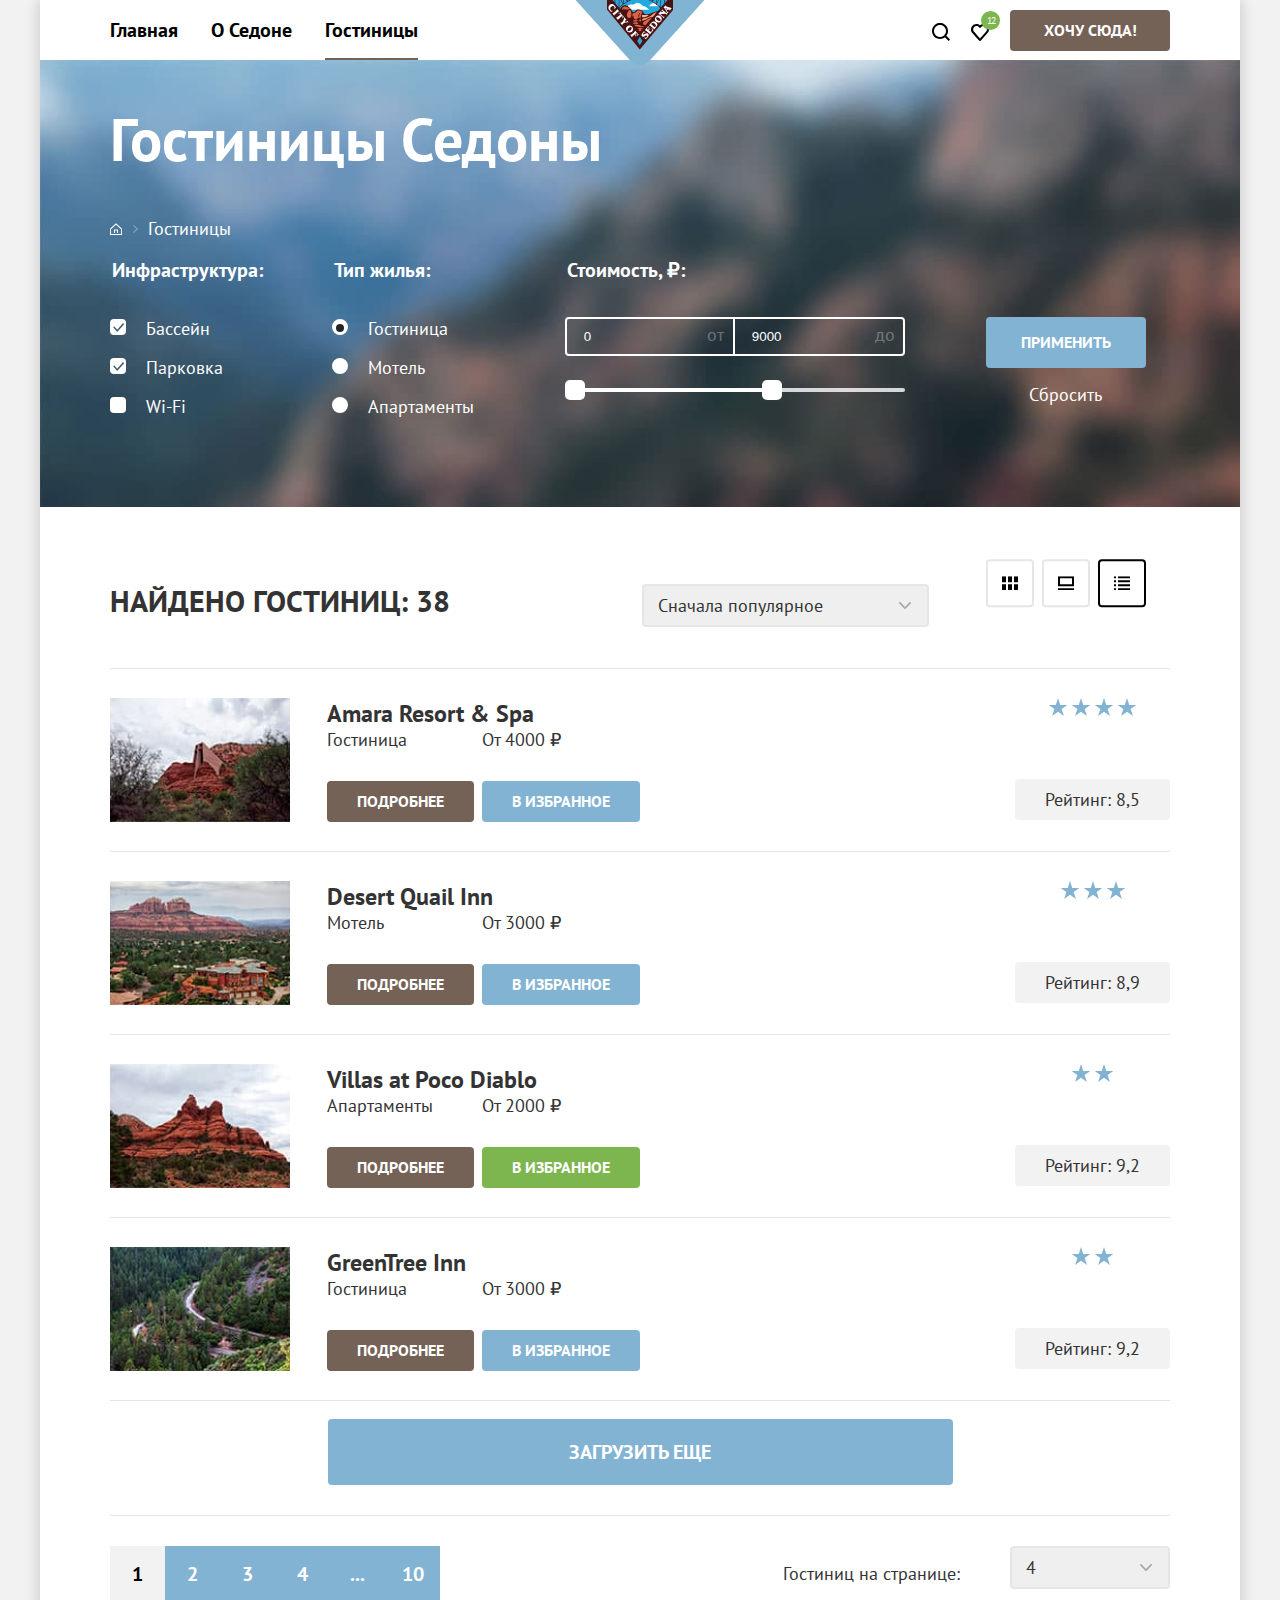
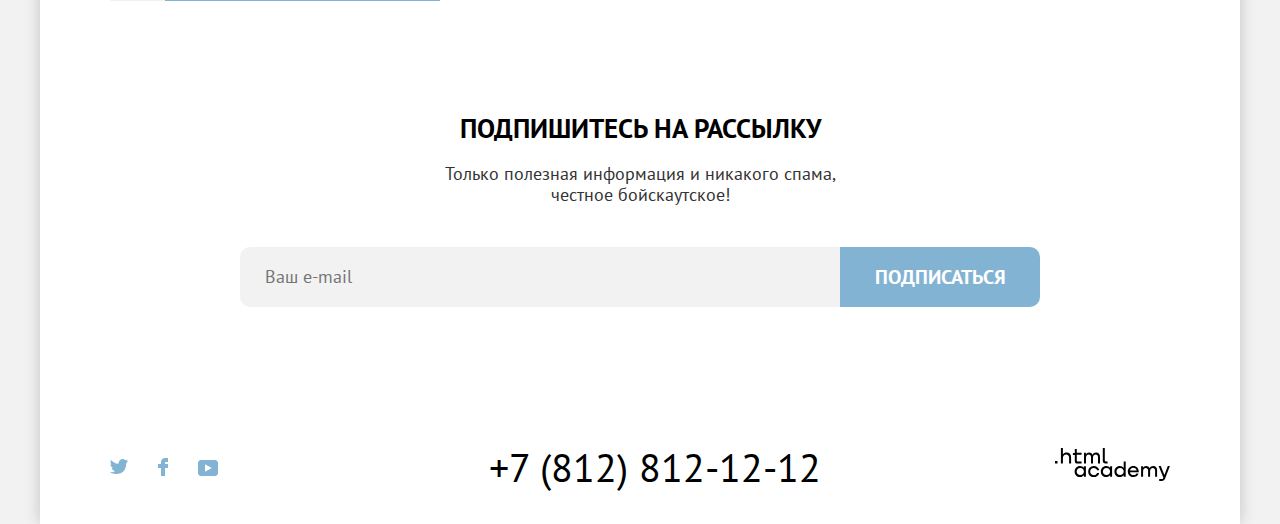
==== commit 5b7362e9: "Update hotels.html" ====
--- a/hotels.html
+++ b/hotels.html
@@ -23,8 +23,8 @@
           <li class="navigation-item">
             <a class="navigation-link" href="#">О Седоне</a>
           </li>
-          <li class="navigation-item">
-            <a class="navigation-link" active>Гостиницы</a>
+          <li class="navigation-item active">
+            <a class="navigation-link">Гостиницы</a>
           </li>
         </ul>
       </nav>
--- a/css/styles.css
+++ b/css/styles.css
@@ -72,11 +72,11 @@
   list-style: none;
 }
 
-/* .navigation-item {
-} */
+.navigation-item {
+  margin-right: 33px;
+}
 
 .navigation-link {
-  margin-right: 33px;
   text-decoration: none;
   color: #000000;
   fill: currentColor;
@@ -103,8 +103,19 @@
   margin-right: 0;
 }
 
-/* .active {
-} */
+.active {
+  position: relative;
+}
+
+.active::after {
+  position: absolute;
+  content: "";
+  width: 100%;
+  height: 2px;
+  left: 0;
+  bottom: -17px;
+  background-color: #756257;
+}
 
 .logo {
   position: absolute;
@@ -200,8 +211,8 @@
   width: 400px;
   min-height: 186px;
   font-family: "PT Sans", sans-serif;
-  border: 1px solid #e6e6e6;
-  border-radius: 0px 0px 20px 20px;
+  border: none;
+  border-radius: 20px;
   background-color: #ffffff;
   box-shadow: 0px 25px 50px rgba(0, 0, 0, 0.15);
   color: #000000;
@@ -210,13 +221,11 @@
 .popup::before {
   content: "";
   position: absolute;
-  width: 0;
-  height: 0;
+  width: 20px;
+  height: 9px;
   left: 190px;
   top: -9px;
-  border-style: solid;
-  border-width: 0 10px 9px 10px;
-  border-color: transparent transparent #ffffff transparent;
+  background-image: url("../img/icons/triangle.svg");
   box-shadow: 0px -1px 0px #e4e4e4;
 }
 
@@ -231,6 +240,10 @@
 .popup-content {
   height: 100%;
   padding: 25px 25px 0 25px;
+  border-top: 1px solid #e6e6e6;
+  border-right: 1px solid #e6e6e6;
+  border-left: 1px solid #e6e6e6;
+  border-radius: 20px;
 }
 
 .popup-list {
@@ -613,28 +626,39 @@
 
 .subscribe-form input {
   width: 600px;
-  padding-top: 22px;
-  padding-bottom: 22px;
-  padding-left: 22px;
+  height: 60px;
+  padding: 5px 22px;
   border: none;
   border-radius: 10px 0px 0px 10px;
-  background: #f2f2f2;
+  background-color: #f2f2f2;
+  border: 3px solid #f2f2f2;
   font-family: "PT Sans", sans-serif;
   font-weight: 400;
   font-size: 18px;
   line-height: 26px;
+  box-sizing: border-box;
 }
 
 .subscribe-form:hover input {
   background-color: #e6e6e6;
+  border: 3px solid #e6e6e6;
 }
 
 .subscribe-form:focus input {
-  outline: 3px solid #83b3d3;
-}
-
-.button {
-  width: 150px;
+  background-color: #e6e6e6;
+  border: 3px solid #83b3d3;
+  outline: none;
+}
+
+.subscribe-form:active input {
+  background-color: #ffffff;
+  border: 2px solid #000000;
+  outline: none;
+}
+
+.subscribe-form .button {
+  width: 200px;
+  min-height: 60px;
   padding-top: 6px;
   padding-bottom: 6px;
   font-family: "PT Sans", sans-serif;
@@ -644,21 +668,31 @@
   text-align: center;
   text-transform: uppercase;
   background-color: #83b3d3;
+  border: 3px solid #83b3d3;
   color: #ffffff;
   border: none;
   border-radius: 0px 10px 10px 0px;
   cursor: pointer;
-}
-
-.button:hover {
+  box-sizing: border-box;
+}
+
+.subscribe-form .button:hover {
   background-color: #68a2ca;
-}
-
-.button:focus {
-  outline: 3px solid #756257;
-}
-
-.button:active span {
+  border: 3px solid #68a2ca;
+}
+
+.subscribe-form .button:focus {
+  background-color: #68a2ca;
+  border: 3px solid #756257;
+  outline: none;
+}
+
+.subscribe-form .button:active {
+  background-color: #68a2ca;
+  border: 3px solid #68a2ca;
+}
+
+.subscribe-form .button:active span {
   opacity: 0.3;
 }
 
@@ -787,6 +821,7 @@
   width: 100%;
   height: 100%;
   background-color: rgba(242, 242, 242, 0.8);
+  z-index: 100;
 }
 
 .modal-container-close {
@@ -796,8 +831,9 @@
 .modal {
   position: relative;
   width: 715px;
+  min-height: 561px;
   margin: auto;
-  padding: 54px 70px 70px 70px;
+  padding: 62px 70px 70px 70px;
   background-color: #ffffff;
   box-shadow: 0px 25px 50px rgba(0, 0, 0, 0.15);
   border-radius: 30px;
@@ -806,10 +842,11 @@
 .modal-top {
   display: flex;
   align-items: center;
+  margin-bottom: 32px;
 }
 
 .modal-title {
-  font-family: "PT Sans", sans-serif;
+  margin: 0;
   font-weight: 700;
   font-size: 30px;
   line-height: 40px;
@@ -817,6 +854,7 @@
 }
 
 .modal-close-button {
+  display: flex;
   width: 53px;
   height: 53px;
   margin-left: auto;
@@ -826,143 +864,186 @@
   background-image: url("../img/icons/close.svg");
   background-repeat: no-repeat;
   background-position: center;
+  border: 3px solid #f2f2f2;
   cursor: pointer;
-}
-
-.modal-form {
-}
-
-.fieldgroupe {
-  display: flex;
-  flex-direction: column;
-}
-
-.check-in {
-  font-weight: 700;
+  box-sizing: border-box;
+}
+
+.modal-close-button:hover {
+  background-color: #e6e6e6;
+  border: 3px solid #e6e6e6;
+}
+
+.modal-close-button:focus {
+  background-color: #e6e6e6;
+  border: 3px solid #83b3d3;
+  outline: none;
+}
+
+.modal-close-button:active {
+  background-color: #e6e6e6;
+  border: 3px solid #e6e6e6;
+}
+
+.modal-close-button svg {
+  margin: auto;
+}
+
+.modal-close-button:active path {
+  fill: rgba(0, 0, 0, 0.3);
+}
+
+.parameters-group {
+  margin: 0;
+  padding: 0;
+  border: none;
+}
+
+.parameters-item {
+  position: relative;
+  display: flex;
+  margin: 0;
+  align-items: center;
+}
+
+.parameters-group-wrapper {
+  display: flex;
+  flex-wrap: wrap;
+  justify-content: space-between;
+}
+
+.parameters-group-wrapper .parameters-item {
+  width: 287px;
+}
+
+.parameters-label {
+  display: block;
+  width: 155px;
+  line-height: 26px;
+  font-weight: bold;
+}
+
+.parameters-label[for="children"] {
+  padding-left: 48px;
+}
+
+.parameters-input {
+  padding: 8px;
+  padding-left: 20px;
+  width: 420px;
+  height: 50px;
+  color: inherit;
   font-size: 18px;
-  line-height: 40px;
-}
-
-.check-in-field {
-  margin-bottom: 40px;
-  margin-left: 55px;
-}
-
-.field {
-  max-width: 420px;
+  text-transform: inherit;
+  line-height: 26px;
+  font-weight: bold;
+  border: 2px solid #f2f2f2;
+  background-color: #f2f2f2;
+  box-sizing: border-box;
+  border-radius: 4px;
+}
+
+.parameters-input:hover {
+  border: 2px solid #e6e6e6;
+  background-color: #e6e6e6;
+}
+
+.parameters-input:focus {
+  border: 3px solid #83b3d3;
+  outline: none;
+}
+
+.parameters-input:active {
+  border: 2px solid #000000;
+  background-color: #ffffff;
+}
+
+.parameters-input[type="number"] {
+  padding: 7px 40px;
+  width: 133px;
   height: 50px;
-  padding-right: 17px;
-  padding-left: 19px;
-  border: none;
-  border-radius: 4px;
-  background-color: #f2f2f2;
-}
-
-.error {
-  border-color: #ff5757;
-}
-
-.check-out {
-  font-weight: 700;
-  font-size: 18px;
-  line-height: 40px;
-}
-
-.check-out-field {
-  margin-left: 50px;
-}
-
-.adults {
-  padding-right: 55px;
-  font-weight: 700;
-  font-size: 18px;
-  line-height: 40px;
-}
-
-.adults-field,
-.children-field {
-  position: relative;
-  width: 133px;
-  min-height: 50px;
-  margin-bottom: 40px;
-  text-align: center;
-  border: none;
-  border-radius: 4px;
-  background-color: #f2f2f2;
-  color: #000000;
-}
-
-.adults-field {
-  margin-right: 56px;
-}
-
-.adults-field::-webkit-inner-spin-button,
-.adults-field::-webkit-outer-spin-button {
+  text-align: center;
+}
+
+.parameters-input[type="number"]::-webkit-inner-spin-button,
+.parameters-input[type="number"]::-webkit-outer-spin-button {
   appearance: none;
   margin: 0;
 }
 
-.children-field::-webkit-inner-spin-button,
-.children-field::-webkit-outer-spin-button {
-  appearance: none;
-  margin: 0;
-}
-
-.adults-minus-btn {
+.calendar {
   position: absolute;
-  top: 320px;
-  width: 50px;
-  height: 50px;
-  background-image: url("../img/icons/minus.svg");
-  background-repeat: no-repeat;
-  background-position: center;
-  z-index: 2;
-  border: none;
-}
-
-.adults-plus-btn {
+  right: 17px;
+  border: none;
+  background: transparent;
+  cursor: pointer;
+  z-index: 1;
+}
+
+.message {
+  display: block;
+  margin-left: 155px;
+  margin-bottom: 11px;
+  font-size: 16px;
+  line-height: 30px;
+  color: #333333;
+}
+
+.message-error {
+  color: #ff5757;
+}
+
+.minus,
+.plus {
+  display: flex;
+  justify-content: center;
+  align-items: center;
+  padding: 0;
+  width: 25px;
+  height: 25px;
   position: absolute;
-  left: 294px;
-  top: 320px;
-  width: 50px;
-  height: 50px;
-  background-image: url("../img/icons/plus.svg");
-  background-repeat: no-repeat;
-  background-position: center;
-  border: none;
-}
-
-.children {
-  font-weight: 700;
-  font-size: 18px;
-  line-height: 40px;
-}
-
-.children-minus-btn {
-  position: absolute;
-  top: 320px;
-  width: 50px;
-  height: 50px;
-  background-image: url("../img/icons/minus.svg");
-  background-repeat: no-repeat;
-  background-position: center;
-  z-index: 2;
-  border: none;
-}
-
-.children-plus-btn {
-  position: absolute;
-  left: 592px;
-  width: 50px;
-  height: 50px;
-  background-image: url("../img/icons/plus.svg");
-  background-repeat: no-repeat;
-  background-position: center;
-  border: none;
+  top: 50%;
+  transform: translateY(-50%);
+  cursor: pointer;
+  border: none;
+  background-color: transparent;
+  z-index: 1;
+  box-sizing: border-box;
+  border-radius: 4px;
+}
+
+.minus path,
+.plus path {
+  fill: rgb(0, 0, 0, 0.3);
+}
+
+.minus:hover path,
+.plus:hover path {
+  fill: #000000;
+}
+
+.minus:focus,
+.plus:focus {
+  border: 3px solid #83b3d3;
+  outline: none;
+}
+
+.minus:active path,
+.plus:active path {
+  fill: rgb(0, 0, 0, 0.2);
+}
+
+.minus {
+  left: 170px;
+}
+
+.plus {
+  right: 15px;
 }
 
 .info {
   position: relative;
+  padding: 0 12px;
   width: 25px;
   height: 25px;
   margin-right: 15px;
@@ -970,6 +1051,9 @@
   border: none;
   border-radius: 50%;
   background-color: #83b3d3;
+  background-image: url("../img/icons/info.svg");
+  background-repeat: no-repeat;
+  background-position: center;
   color: #ffffff;
   cursor: pointer;
 }
@@ -978,7 +1062,7 @@
   content: "Укажите количество детей, которые будут с вами, возраст которых от 6 до 18 лет. Дети до 6 лет размещаются бесплатно.";
   position: absolute;
   left: -125px;
-  top: 30px;
+  top: 41px;
   width: 217px;
   padding: 15px 18px 18px 22px;
   font-family: "PT Sans", sans-serif;
@@ -1004,19 +1088,18 @@
   content: "";
   position: absolute;
   left: 10%;
-  top: 100%;
-  width: 0;
-  height: 0;
-  border-style: solid;
-  border-width: 0 9.5px 9px 9.5px;
-  border-color: transparent transparent #000000 transparent;
-  opacity: 0;
+  top: 127%;
+  width: 19px;
+  height: 9px;
+  background-image: url("../img/icons/triangle-black.svg");
   visibility: hidden;
 }
 
 .modal-button {
   display: block;
+  margin-top: 40px;
   width: 575px;
+  height: 60px;
   border: none;
   border-radius: 10px;
   text-align: center;
@@ -1025,18 +1108,25 @@
   font-size: 20px;
   line-height: 40px;
   background-color: #83b3d3;
+  border: 3px solid #83b3d3;
   color: #ffffff;
   cursor: pointer;
+  box-sizing: border-box;
 }
 
 .modal-button:hover {
   background-color: #68a2ca;
+  border: 3px solid #68a2ca;
 }
 
 .modal-button:focus {
   border: 3px solid #756257;
 }
 
+.modal-button:active {
+  opacity: 0.3;
+  border: 3px solid #68a2ca;
+}
 .modal-button:active span {
   opacity: 0.3;
 }
@@ -1208,6 +1298,7 @@
   border: none;
   border-radius: 4px;
   background-color: #ffffff;
+  border: 3px solid #ffffff;
 }
 
 .control-label {
@@ -1219,19 +1310,24 @@
 
 .control:hover .control-mark {
   box-shadow: 0px 4px 10px rgba(0, 0, 0, 0.25);
-  border-radius: 5px;
+  background-color: rgba(255, 255, 255, 0.6);
+  outline: none;
 }
 
 .control-input:focus + .control-mark {
-  outline: 3px solid #83b3d3;
-  box-shadow: 0px 4px 10px rgba(0, 0, 0, 0.25);
+  border-color: #83b3d3;
+  outline: none;
+}
+
+.control:active .control-mark {
+  opacity: 0.3;
 }
 
 .control-input[type="checkbox"]:checked + .control-mark::before {
   content: "";
   position: absolute;
-  top: 4px;
-  left: 2px;
+  top: 1px;
+  left: 0;
   width: 12px;
   height: 9px;
   background-color: #ffffff;
@@ -1247,8 +1343,8 @@
 
 .control-input[type="radio"]:checked + .control-mark::before {
   position: absolute;
-  top: 4px;
-  left: 4px;
+  top: 2px;
+  left: 1px;
   width: 8px;
   height: 8px;
   background-color: #242424;
@@ -1401,6 +1497,7 @@
   font-size: 18px;
   line-height: 23px;
   border: 2px solid #e6e6e6;
+  border-radius: 4px;
   color: #333333;
   background-image: url("../img/icons/dropdown.svg");
   background-repeat: no-repeat;
@@ -1411,11 +1508,11 @@
 .select-control:hover,
 .select-control:focus {
   border-color: #83b3d3;
-  border-radius: 4px;
-}
-
-.select-control:focus {
-  outline: 2px solid #83b3d3;
+  outline: none;
+}
+
+.select-control:active option {
+  border-color: #e6e6e6;
 }
 
 .type-hotels-control {
@@ -1432,6 +1529,7 @@
   height: 48px;
   border: 2px solid #e6e6e6;
   border-radius: 4px;
+  background-color: #ffffff;
   cursor: pointer;
 }
 
@@ -1440,6 +1538,16 @@
 }
 
 .view-results-active {
+  border: 2px solid #000000;
+}
+
+.view-results:hover,
+.view-results:focus {
+  border-color: #83b3d3;
+  outline: none;
+}
+
+.view-results:active {
   border: 2px solid #000000;
 }
 
@@ -1701,6 +1809,18 @@
   background-color: #83b3d3;
 }
 
+.pagination-item:hover {
+  background-color: #68a2ca;
+}
+
+.pagination-item:focus {
+  border-color: #756257;
+}
+
+.pagination-item:active .pagination-link {
+  opacity: 0.3;
+}
+
 .pagination-link {
   font-family: "PT Sans", sans-serif;
   font-weight: 700;
@@ -1779,28 +1899,41 @@
 
 .inner-subscribe-form input {
   width: 600px;
-  padding-top: 22px;
-  padding-bottom: 22px;
-  padding-left: 22px;
+  height: 60px;
+  padding: 5px 22px;
   border: none;
   border-radius: 10px 0px 0px 10px;
-  background: #f2f2f2;
+  background-color: #f2f2f2;
+  border: 3px solid #f2f2f2;
+  font-family: "PT Sans", sans-serif;
   font-weight: 400;
   font-size: 18px;
   line-height: 26px;
+  box-sizing: border-box;
 }
 
 .inner-subscribe-form:hover input {
   background-color: #e6e6e6;
+  border: 3px solid #e6e6e6;
 }
 
 .inner-subscribe-form:focus input {
-  outline: 3px solid #83b3d3;
-}
-
-.button {
+  background-color: #e6e6e6;
+  border: 3px solid #83b3d3;
+  outline: none;
+}
+
+.inner-subscribe-form:active input {
+  background-color: #ffffff;
+  border: 2px solid #000000;
+  outline: none;
+}
+
+.inner-subscribe-form .button {
   width: 200px;
-  padding: 22px 30px 22px 30px;
+  min-height: 60px;
+  padding-top: 6px;
+  padding-bottom: 6px;
   font-family: "PT Sans", sans-serif;
   font-weight: 700;
   font-size: 20px;
@@ -1808,8 +1941,30 @@
   text-align: center;
   text-transform: uppercase;
   background-color: #83b3d3;
+  border: 3px solid #83b3d3;
   color: #ffffff;
   border: none;
   border-radius: 0px 10px 10px 0px;
   cursor: pointer;
-}
+  box-sizing: border-box;
+}
+
+.inner-subscribe-form .button:hover {
+  background-color: #68a2ca;
+  border: 3px solid #68a2ca;
+}
+
+.inner-subscribe-form .button:focus {
+  background-color: #68a2ca;
+  border: 3px solid #756257;
+  outline: none;
+}
+
+.inner-subscribe-form .button:active {
+  background-color: #68a2ca;
+  border: 3px solid #68a2ca;
+}
+
+.inner-subscribe-form .button:active span {
+  opacity: 0.3;
+}
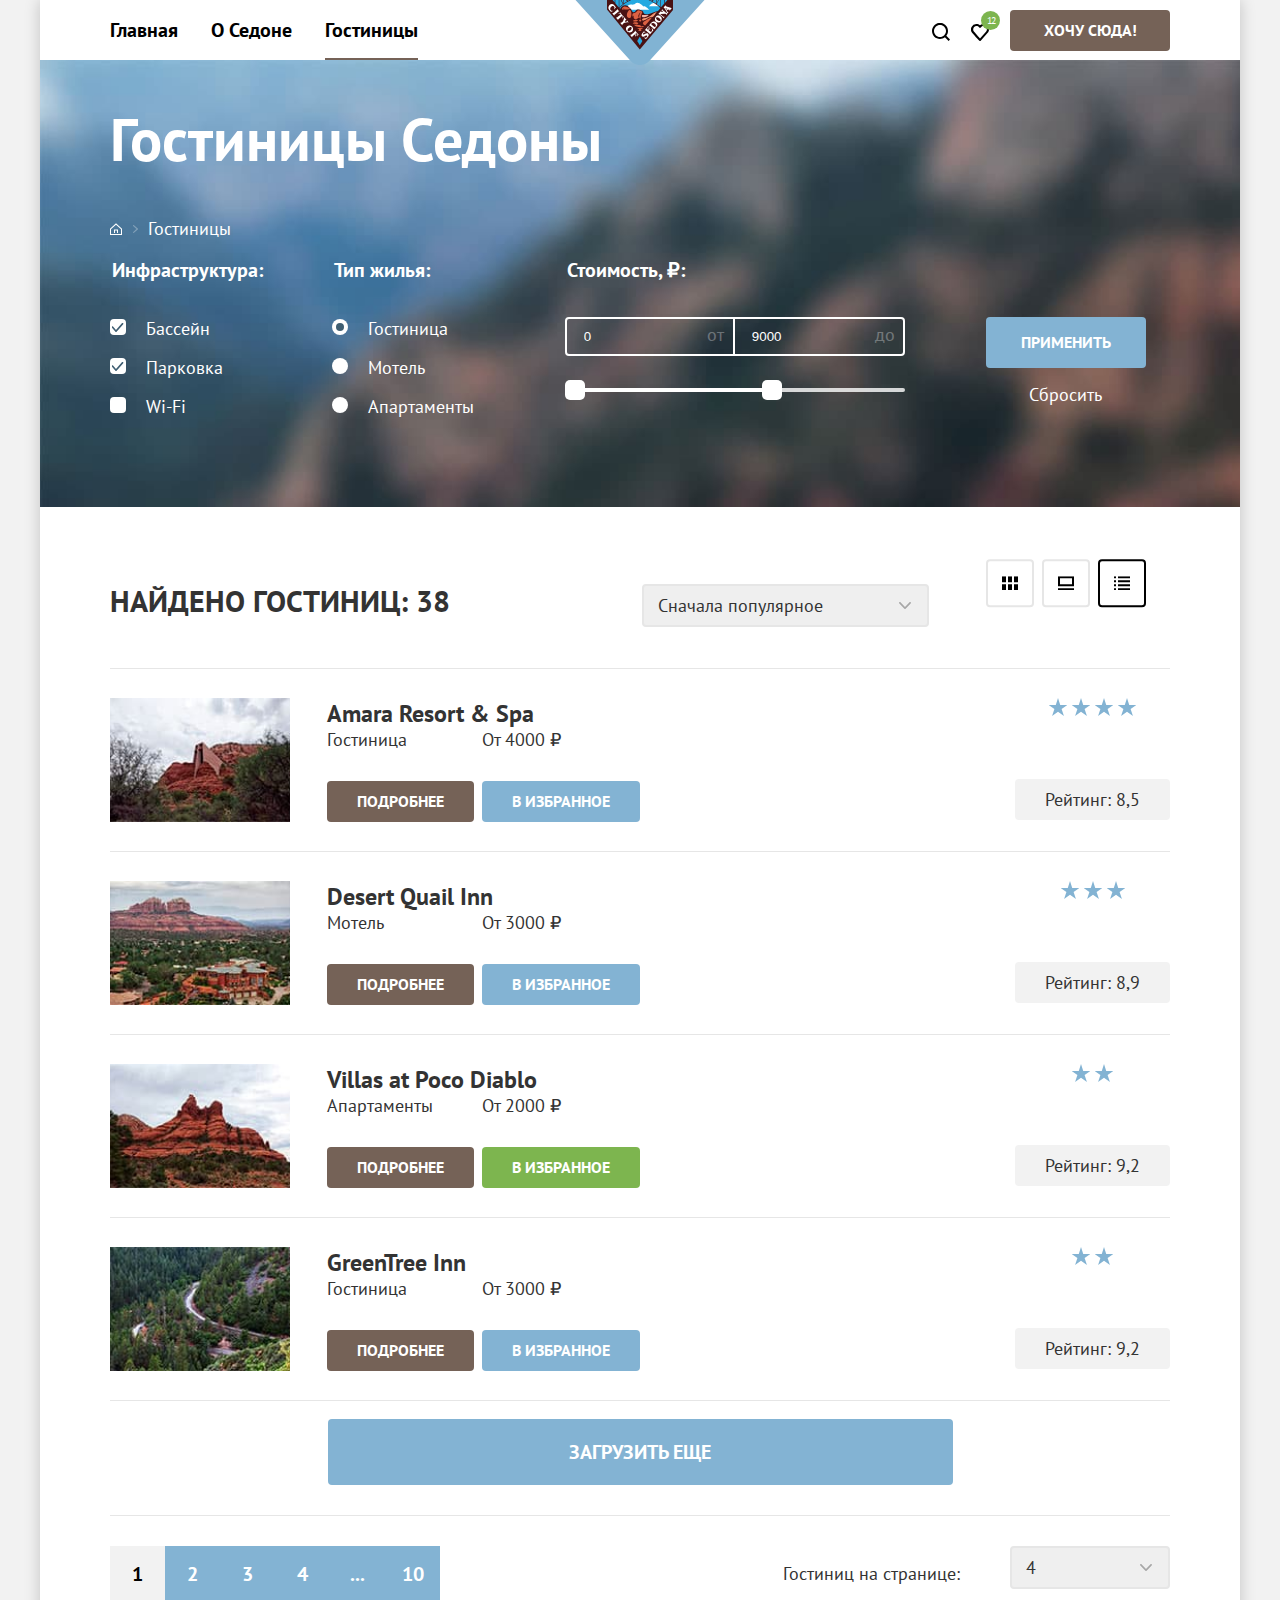
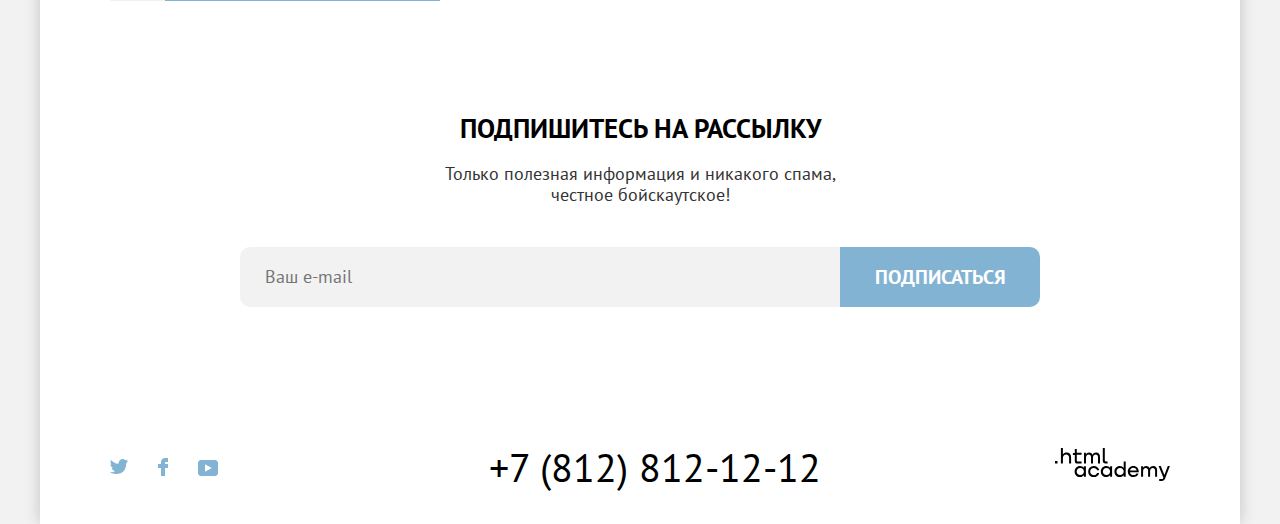
==== commit 9e5d48a3: "Шлифовка" ====
--- a/hotels.html
+++ b/hotels.html
@@ -65,7 +65,8 @@
               <ul class="popup-list">
                 <li class="popup-item">
                   <a class="popup-link" href="#">
-                    <img class="popup-img" src="./img/hotel3small.jpg" width="48" height="48">
+                    <img class="popup-img" src="./img/hotel3small.jpg" width="48" height="48"
+                      alt="Гора с двойной вершиной">
                     <p class="popup-link-description">
                       <span class="popup-link-title">
                         Desert Quail Inn
@@ -97,7 +98,8 @@
                 </li>
                 <li class="popup-item">
                   <a class="popup-link" href="#">
-                    <img class="popup-img" src="./img/hotel2small.jpg" width="48" height="48">
+                    <img class="popup-img" src="./img/hotel2small.jpg" width="48" height="48"
+                      alt="Гора с плоской вершиной">
                     <div class="popup-link-description">
                       <p class="popup-link-title">
                         Villas at Poco Diablo
@@ -275,6 +277,7 @@
       </section>
 
       <section class="catalog">
+        <h2 class="visually-hidden">Каталог</h2>
         <div class="inner-container">
           <ul class="search-results">
             <li class="search-results-item">
--- a/css/styles.css
+++ b/css/styles.css
@@ -383,10 +383,6 @@
   background-size: cover;
 }
 
-/* .hero img {
-
-} */
-
 .advantages {
   padding-top: 63px;
 }
@@ -418,7 +414,7 @@
 }
 
 .advantages-title {
-  margin-bottom: 23px;
+  margin-bottom: 35px;
 }
 
 .advantages-list {
@@ -455,12 +451,21 @@
   background-color: rgba(131, 179, 211, 0.12);
 }
 
+.apartment {
+  padding-top: 90px;
+}
+
 .road {
   background-color: rgba(131, 179, 211, 0.2);
 }
 
 .meal {
   background-color: #ffffff;
+  padding-top: 92px;
+}
+
+.souvenirs {
+  padding-top: 86px;
 }
 
 .apartment::before {
@@ -507,7 +512,7 @@
   display: flex;
   flex-direction: column;
   width: 400px;
-  padding-top: 98px;
+  padding-top: 74px;
   padding-bottom: 77px;
 }
 
@@ -532,7 +537,7 @@
 .item-text {
   width: 250px;
   margin: 0 auto;
-  margin-top: 26px;
+  margin-top: 34px;
   font-weight: 400;
   font-size: 18px;
   line-height: 21px;
@@ -1133,9 +1138,6 @@
 
 /* Страница Гостиницы */
 
-/* .main-inner {
-} */
-
 .inner-container {
   padding: 0 70px;
 }
@@ -1163,9 +1165,6 @@
   padding: 0;
   list-style: none;
 }
-
-/* .breadcrumbs-item {
-} */
 
 .breadcrumbs-link {
   text-decoration: none;
@@ -1263,10 +1262,13 @@
   border-radius: 5px;
 }
 
-.range-toggle:active,
 .range-toggle:focus {
   outline: 3px solid #83b3d3;
   box-shadow: 0px 4px 10px rgba(0, 0, 0, 0.25);
+}
+
+.range-toggle:active {
+  box-shadow: 0px 7px 15px rgba(0, 0, 0, 0.4);
 }
 
 .toggle-min {
@@ -1298,7 +1300,6 @@
   border: none;
   border-radius: 4px;
   background-color: #ffffff;
-  border: 3px solid #ffffff;
 }
 
 .control-label {
@@ -1311,12 +1312,11 @@
 .control:hover .control-mark {
   box-shadow: 0px 4px 10px rgba(0, 0, 0, 0.25);
   background-color: rgba(255, 255, 255, 0.6);
-  outline: none;
 }
 
 .control-input:focus + .control-mark {
-  border-color: #83b3d3;
-  outline: none;
+  background-color: rgba(255, 255, 255, 0.6);
+  outline: 3px solid #83b3d3;
 }
 
 .control:active .control-mark {
@@ -1326,15 +1326,14 @@
 .control-input[type="checkbox"]:checked + .control-mark::before {
   content: "";
   position: absolute;
-  top: 1px;
-  left: 0;
+  top: 4px;
+  left: 2px;
   width: 12px;
   height: 9px;
   background-color: #ffffff;
   background-image: url("../img/icons/tick.svg");
   background-repeat: no-repeat;
   background-position: center;
-  background-size: contain;
 }
 
 .control-input[type="radio"] + .control-mark {
@@ -1343,11 +1342,11 @@
 
 .control-input[type="radio"]:checked + .control-mark::before {
   position: absolute;
-  top: 2px;
-  left: 1px;
+  top: 4px;
+  left: 4px;
   width: 8px;
   height: 8px;
-  background-color: #242424;
+  background-color: #3f5e72;
   border-radius: 50%;
   content: "";
 }
@@ -1569,9 +1568,6 @@
   background-position: center center;
 }
 
-/* .catalog {
-} */
-
 .search-results {
   padding-left: 0;
   list-style-type: none;
@@ -1854,9 +1850,6 @@
   margin-right: 50px;
 }
 
-/* .results-count-type {
-} */
-
 .catalog-bottom-wrapper {
   display: flex;
   justify-content: space-between;
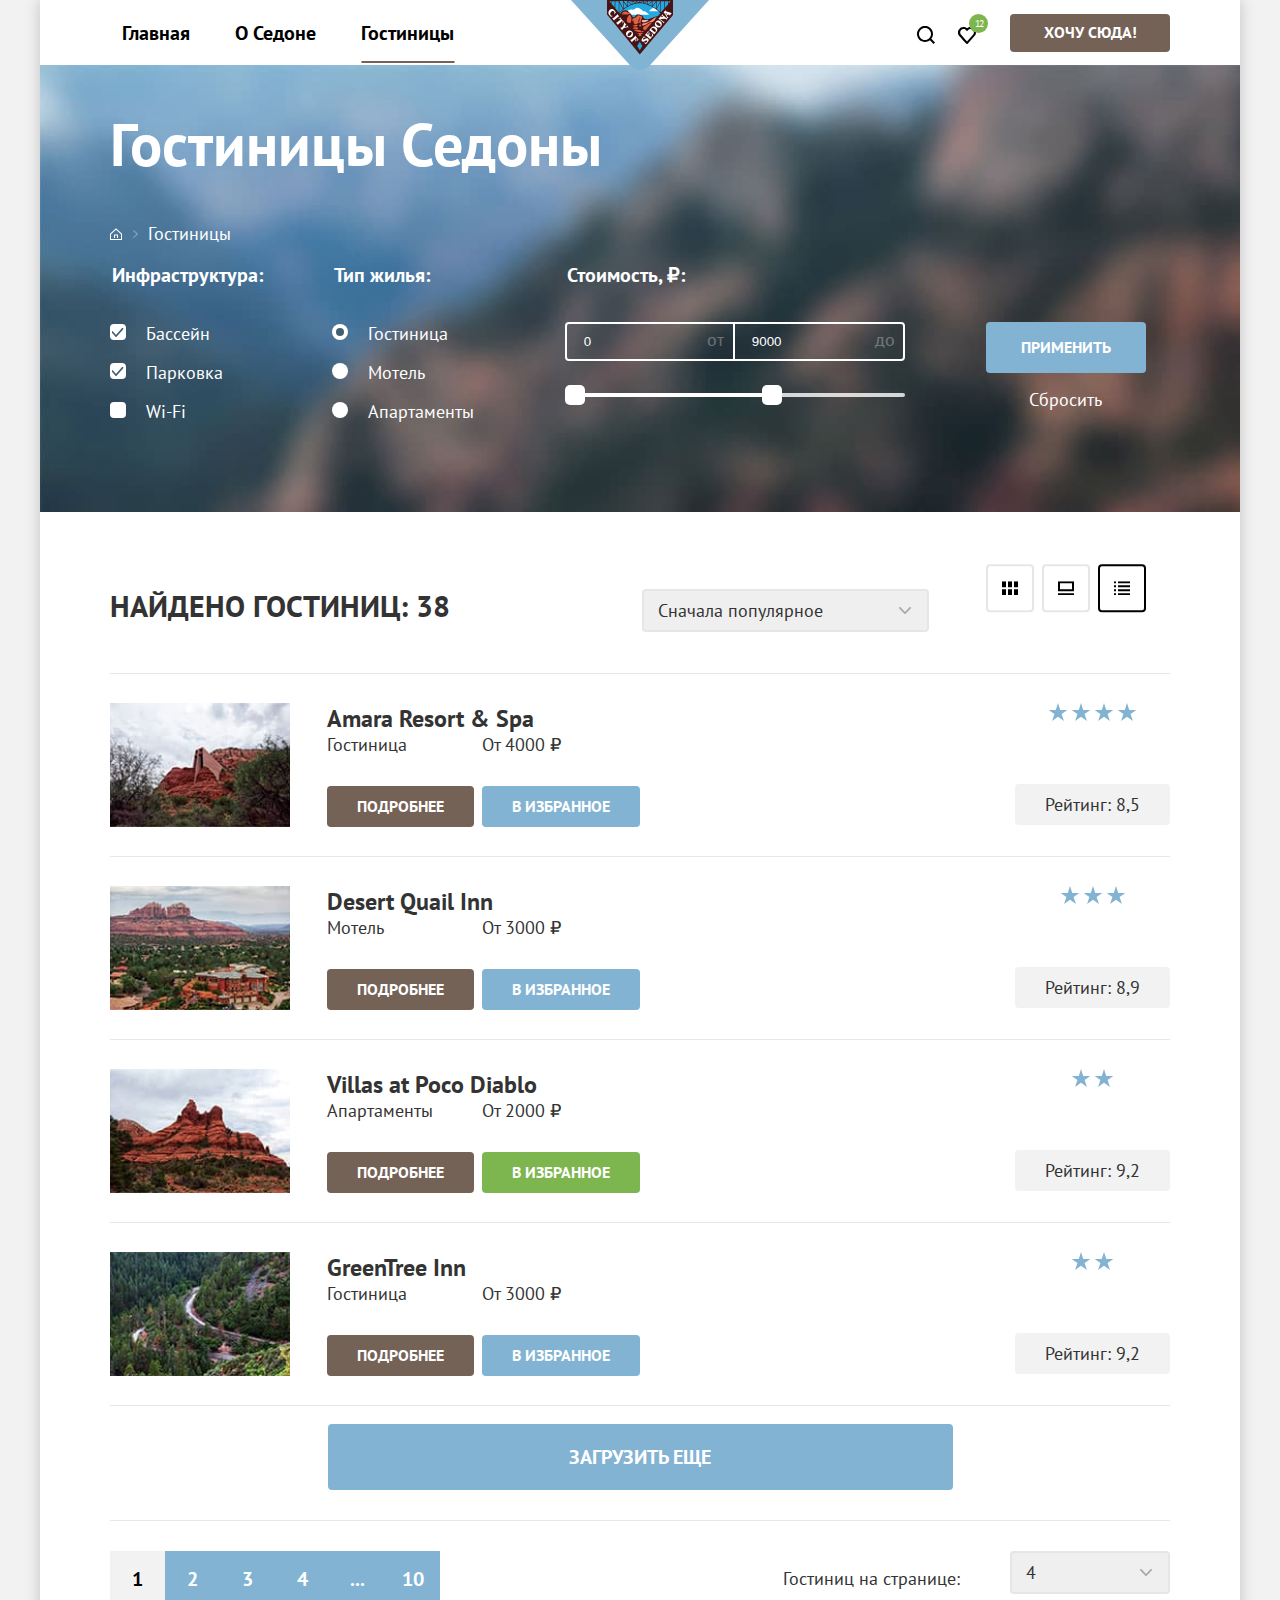
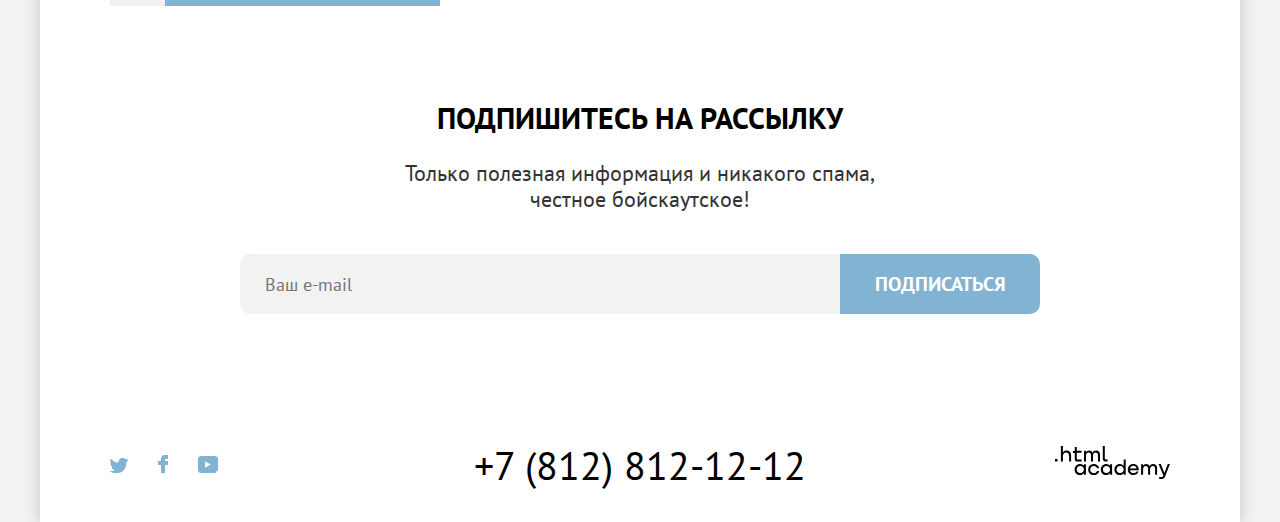
==== commit f3a533f9: "Проверка по критериям" ====
--- a/hotels.html
+++ b/hotels.html
@@ -18,24 +18,33 @@
       <nav class="navigation">
         <ul class="navigation-list">
           <li class="navigation-item">
-            <a class="navigation-link" href="index.html">Главная</a>
+            <a class="navigation-link" href="index.html">
+              Главная
+            </a>
           </li>
           <li class="navigation-item">
-            <a class="navigation-link" href="#">О Седоне</a>
+            <a class="navigation-link" href="#">
+              О Седоне
+            </a>
           </li>
           <li class="navigation-item active">
-            <a class="navigation-link">Гостиницы</a>
+            <a class="navigation-link">
+              Гостиницы
+            </a>
           </li>
         </ul>
       </nav>
-      <a class="logo">
-        <img src="./img/icons/logo.svg" width="138" height="70" alt="Герб города Седона">
+      <a class="logo" href="index.html">
+        <img src="./img/icons/logo.svg" width="138" height="70" alt="Герб города Седона.">
       </a>
       <ul class="user-navigation">
         <li class="user-navigation-item search">
           <a class="user-navigation-link" href="#">
-            <span class="visually-hidden">Поиск</span>
-            <svg width="18" height="18" fill="currentColor" xmlns="http://www.w3.org/2000/svg">
+            <span class="visually-hidden">
+              Поиск.
+            </span>
+            <svg width="18" height="18" fill="currentColor" xmlns="http://www.w3.org/2000/svg" role="image"
+              aria-label="Кнопка поиска.">
               <g clip-path="url(#a)">
                 <path
                   d="m18 16.5-3.7-3.7c1-1.3 1.7-3 1.7-4.9 0-4.4-3.6-8-8-8S0 3.6 0 8c0 4.4 3.6 8 8 8 1.8 0 3.5-.6 4.9-1.7l3.7 3.7 1.4-1.5ZM8 14c-3.3 0-6-2.7-6-6s2.7-6 6-6 6 2.7 6 6-2.7 6-6 6Z"
@@ -51,17 +60,24 @@
         </li>
         <li class="user-navigation-item favourites">
           <a class="user-navigation-link" href="#">
-            <span class="visually-hidden">Избранное</span>
-            <svg width="18" height="17" fill="currentColor" xmlns="http://www.w3.org/2000/svg">
+            <span class="visually-hidden">
+              Избранное.
+            </span>
+            <svg width="18" height="17" fill="currentColor" xmlns="http://www.w3.org/2000/svg" role="image"
+              aria-label="Кнопка избранное.">
               <path
                 d="M8.9 17a.9.9 0 0 1-.8-.4c-5.4-6.1-6.7-7.5-7-7.9A5.4 5.4 0 0 1 5.5 0C6.8 0 8 .5 9 1.3a5.46 5.46 0 0 1 9 4.1c0 1.3-.5 2.5-1.3 3.4l-7 7.9c-.2.2-.4.3-.8.3Zm-6-9.5c.3.4 3.5 4 6.1 6.9l6.2-7c.5-.5.7-1.2.7-2 0-1.8-1.5-3.3-3.3-3.3-1 0-2 .5-2.7 1.3-.3.3-.6.4-.9.4-.3 0-.6-.2-.8-.4-.7-.8-1.7-1.3-2.7-1.3-1.8 0-3.3 1.5-3.3 3.3-.1.9.3 1.6.7 2.1-.1 0-.1 0 0 0Z"
                 fill="currentColor" />
             </svg>
           </a>
-          <div class="favourites-number">12</div>
+          <div class="favourites-number">
+            12
+          </div>
           <div class="popup">
             <div class="popup-content">
-              <h2 class="visually-hidden">Избранное</h2>
+              <h2 class="visually-hidden">
+                Избранное.
+              </h2>
               <ul class="popup-list">
                 <li class="popup-item">
                   <a class="popup-link" href="#">
@@ -76,8 +92,9 @@
                       </span>
                     </p>
                   </a>
-                  <button type="button" class="delete-btn">
-                    <svg width="16" height="16" viewBox="0 0 16 16" fill="none" xmlns="http://www.w3.org/2000/svg">
+                  <button class="delete-btn" type="button">
+                    <svg width="16" height="16" viewBox="0 0 16 16" fill="none" xmlns="http://www.w3.org/2000/svg"
+                      role="image" aria-label="Кнопка 'Удалить'">
                       <g opacity="0.2">
                         <path
                           d="M15.3 2.3H13.1H2.8H0.6C0.3 2.3 0 2.5 0 2.8C0 3.1 0.3 3.4 0.6 3.4H2.3V15.4C2.3 15.7 2.6 16 2.9 16H13.1C13.4 16 13.7 15.7 13.7 15.4V3.4H15.4C15.7 3.4 16 3.1 16 2.8C16 2.5 15.6 2.3 15.3 2.3ZM12.5 14.8H3.4V3.4H12.5V14.8Z"
@@ -93,7 +110,9 @@
                           fill="black" />
                       </g>
                     </svg>
-                    <span class="visually-hidden">Удалить из корзины</span>
+                    <span class="visually-hidden">
+                      Удалить из корзины.
+                    </span>
                   </button>
                 </li>
                 <li class="popup-item">
@@ -109,8 +128,9 @@
                       </p>
                     </div>
                   </a>
-                  <button type="button" class="delete-btn">
-                    <svg width="16" height="16" viewBox="0 0 16 16" fill="none" xmlns="http://www.w3.org/2000/svg">
+                  <button class="delete-btn" type="button">
+                    <svg width="16" height="16" viewBox="0 0 16 16" fill="none" xmlns="http://www.w3.org/2000/svg"
+                      role="image" aria-label="Кнопка 'Удалить'">
                       <g opacity="0.2">
                         <path
                           d="M15.3 2.3H13.1H2.8H0.6C0.3 2.3 0 2.5 0 2.8C0 3.1 0.3 3.4 0.6 3.4H2.3V15.4C2.3 15.7 2.6 16 2.9 16H13.1C13.4 16 13.7 15.7 13.7 15.4V3.4H15.4C15.7 3.4 16 3.1 16 2.8C16 2.5 15.6 2.3 15.3 2.3ZM12.5 14.8H3.4V3.4H12.5V14.8Z"
@@ -126,19 +146,25 @@
                           fill="black" />
                       </g>
                     </svg>
-                    <span class="visually-hidden">Удалить из корзины</span>
+                    <span class="visually-hidden">
+                      Удалить из корзины.
+                    </span>
                   </button>
                 </li>
               </ul>
             </div>
             <a class="all-favourites-button" href="#">
-              <span>Все избранные</span>
+              <span>
+                Все избранные
+              </span>
             </a>
           </div>
         </li>
         <li class="user-navigation-item">
-          <a class="popup-btn">
-            <span>Хочу сюда!</span>
+          <a class="popup-btn" href="#">
+            <span>
+              Хочу сюда!
+            </span>
           </a>
         </li>
       </ul>
@@ -147,12 +173,14 @@
     <main class="main-inner main-container">
       <section class="hotels-filter">
         <div class="inner-container">
-          <h1 class="title">Гостиницы Седоны</h1>
+          <h1 class="title">
+            Гостиницы Седоны
+          </h1>
           <ul class="breadcrumbs">
             <li class="breadcrumbs-item">
               <a class="breadcrumbs-link home-link" href="index.html">
                 <span class="visually-hidden">
-                  Главная
+                  Главная.
                 </span>
               </a>
             </li>
@@ -160,94 +188,126 @@
               <span class="next-arr"></span>
             </li>
             <li class="breadcrumbs-item">
-              <a class="breadcrumbs-link">
+              <a class="breadcrumbs-link" href="#">
                 Гостиницы
               </a>
             </li>
           </ul>
-          <h2 class="visually-hidden">Список фильтров</h2>
-          <form class="catalog-filter" action="https://echo.htmlacademy.ru/" method="get">
+          <h2 class="visually-hidden">
+            Список фильтров.
+          </h2>
+          <form class="catalog-filter" action="https://echo.htmlacademy.ru/" method="get" required>
             <fieldset class="catalog-filter-group infrastructure">
-              <legend class="catalog-filter-title">Инфраструктура:</legend>
+              <legend class="catalog-filter-title">
+                Инфраструктура:
+              </legend>
               <ul class="catalog-filter-list">
                 <li class="catalog-filter-item">
                   <label class="control">
                     <input class="visually-hidden control-input" type="checkbox" name="pool" checked>
                     <span class="control-mark"></span>
-                    <span class="control-label">Бассейн</span>
+                    <span class="control-label">
+                      Бассейн
+                    </span>
                   </label>
                 </li>
                 <li class="catalog-filter-item">
                   <label class="control">
                     <input class="visually-hidden control-input" type="checkbox" name="parking" checked>
                     <span class="control-mark"></span>
-                    <span class="control-label">Парковка</span>
+                    <span class="control-label">
+                      Парковка
+                    </span>
                   </label>
                 </li>
                 <li class="catalog-filter-item">
                   <label class="control">
                     <input class="visually-hidden control-input" type="checkbox" name="wi-fi">
                     <span class="control-mark"></span>
-                    <span class="control-label">Wi-Fi</span>
+                    <span class="control-label">
+                      Wi-Fi
+                    </span>
                   </label>
                 </li>
               </ul>
             </fieldset>
             <fieldset class="catalog-filter-group accommodation">
-              <legend class="catalog-filter-title">Тип жилья:</legend>
+              <legend class="catalog-filter-title">
+                Тип жилья:
+              </legend>
               <ul class="catalog-filter-list">
                 <li class="catalog-filter-item">
                   <label class="control">
                     <input class="visually-hidden control-input" type="radio" name="product-group" value="housing-type"
                       checked>
                     <span class="control-mark"></span>
-                    <span class="control-label">Гостиница</span>
+                    <span class="control-label">
+                      Гостиница
+                    </span>
                   </label>
                 </li>
                 <li class="catalog-filter-item">
                   <label class="control">
                     <input class="visually-hidden control-input" type="radio" name="product-group" value="housing-type">
                     <span class="control-mark"></span>
-                    <span class="control-label">Мотель</span>
+                    <span class="control-label">
+                      Мотель
+                    </span>
                   </label>
                 </li>
                 <li class="catalog-filter-item">
                   <label class="control">
                     <input class="visually-hidden control-input" type="radio" name="product-group" value="housing-type">
                     <span class="control-mark"></span>
-                    <span class="control-label">Апартаменты</span>
+                    <span class="control-label">
+                      Апартаменты
+                    </span>
                   </label>
                 </li>
               </ul>
             </fieldset>
             <fieldset class="catalog-filter-group cost">
-              <legend class="catalog-filter-title">Стоимость, ₽:</legend>
+              <legend class="catalog-filter-title">
+                Стоимость, ₽:
+              </legend>
               <div class="cost-wrapper">
                 <label class="catalog-filter-label catalog-filter-label-min">
                   <input class="catalog-filter-input" type="number" name="min-price" value="0">
-                  <span>от</span>
+                  <span>
+                    от
+                  </span>
                 </label>
                 <label class="catalog-filter-label">
                   <input class="catalog-filter-input" type="number" name="max-price" value="9000">
-                  <span>до</span>
+                  <span>
+                    до
+                  </span>
                 </label>
               </div>
               <div class="range-scale">
                 <div class="range-bar" style="left: 10px; width: 197px">
-                  <button class="range-toggle toggle-min">
-                    <span class="visually-hidden">Изменить минимальную цену.</span>
+                  <button class="range-toggle toggle-min" type="button">
+                    <span class="visually-hidden">
+                      Изменить минимальную цену.
+                    </span>
                   </button>
                   <button class="range-toggle toggle-max">
-                    <span class="visually-hidden">Изменить максимальную цену.</span>
+                    <span class="visually-hidden">
+                      Изменить максимальную цену.
+                    </span>
                   </button>
                 </div>
               </div>
             </fieldset>
             <div class="catalog-buttongroup">
               <button class="apply-button" type="submit">
-                <span>Применить</span>
+                <span>
+                  Применить
+                </span>
               </button>
-              <button class="reset-button" type="reset">Сбросить</button>
+              <button class="reset-button" type="reset">
+                Сбросить
+              </button>
             </div>
           </form>
         </div>
@@ -255,34 +315,53 @@
 
       <section class="sorting">
         <div class="inner-container sorting-inner-container">
-          <h2 class="visually-hidden">Сортировка</h2>
-          <p class="sorting-result">Найдено гостиниц:
-            <span class="sorting-count">38</span>
+          <h2 class="visually-hidden">
+            Сортировка.
+          </h2>
+          <p class="sorting-result">
+            Найдено гостиниц:
+            <span class="sorting-count">
+              38
+            </span>
           </p>
           <select class="select-control type-hotels-control" id="sorting" name="sorting">
-            <option value="popular">Сначала популярное</option>
-            <option value="cheap">Сначала дешёвое</option>
-            <option value="expensive">Сначала дорогое</option>
+            <option value="popular">
+              Сначала популярное
+            </option>
+            <option value="cheap">
+              Сначала дешёвое
+            </option>
+            <option value="expensive">
+              Сначала дорогое
+            </option>
           </select>
           <button class="view-results table-view" type="button">
-            <span class="visually-hidden">Таблица</span>
+            <span class="visually-hidden">
+              Таблица.
+            </span>
           </button>
           <button class="view-results slideshow-view" type="button">
-            <span class="visually-hidden">Слайды</span>
+            <span class="visually-hidden">
+              Слайды.
+            </span>
           </button>
           <button class="view-results list-view view-results-active" type="button">
-            <span class="visually-hidden">Список</span>
+            <span class="visually-hidden">
+              Список.
+            </span>
           </button>
         </div>
       </section>
 
       <section class="catalog">
-        <h2 class="visually-hidden">Каталог</h2>
+        <h2 class="visually-hidden">
+          Каталог.
+        </h2>
         <div class="inner-container">
           <ul class="search-results">
             <li class="search-results-item">
               <a class="search-results-image" href="#">
-                <img src="./img/hotel-1.jpg" width="180" height="120" alt="Amara Resort & Spa">
+                <img src="./img/hotel-1.jpg" width="180" height="120" alt="Гостиница Amara Resort & Spa.">
               </a>
               <div class="search-results-info">
                 <a class="results-info-title" href="#">
@@ -290,15 +369,23 @@
                 </a>
                 <div class="results-blocks">
                   <div class="left-block">
-                    <span>Гостиница</span>
+                    <span>
+                      Гостиница
+                    </span>
                     <button class="more" type="button">
-                      <span>подробнее</span>
+                      <span>
+                        подробнее
+                      </span>
                     </button>
                   </div>
                   <div class="right-block">
-                    <span>От 4000 ₽</span>
+                    <span>
+                      От 4000 ₽
+                    </span>
                     <button class="favorities" type="button">
-                      <span>В избранное</span>
+                      <span>
+                        В избранное
+                      </span>
                     </button>
                   </div>
                 </div>
@@ -311,13 +398,15 @@
                   <div class="star"></div>
                 </div>
                 <div class="rating-value">
-                  <span>Рейтинг: 8,5</span>
+                  <span>
+                    Рейтинг: 8,5
+                  </span>
                 </div>
               </div>
             </li>
             <li class="search-results-item">
               <a class="search-results-image" href="#">
-                <img src="./img/hotel-2.jpg" width="180" height="120" alt="Desert Quail Inn">
+                <img src="./img/hotel-2.jpg" width="180" height="120" alt="Мотель Desert Quail Inn.">
               </a>
               <div class="search-results-info">
                 <a class="results-info-title" href="#">
@@ -325,15 +414,23 @@
                 </a>
                 <div class="results-blocks">
                   <div class="left-block">
-                    <span>Мотель</span>
+                    <span>
+                      Мотель
+                    </span>
                     <button class="more" type="button">
-                      <span>подробнее</span>
+                      <span>
+                        подробнее
+                      </span>
                     </button>
                   </div>
                   <div class="right-block">
-                    <span>От 3000 ₽</span>
+                    <span>
+                      От 3000 ₽
+                    </span>
                     <button class="favorities" type="button">
-                      <span>В избранное</span>
+                      <span>
+                        В избранное
+                      </span>
                     </button>
                   </div>
                 </div>
@@ -345,13 +442,15 @@
                   <div class="star"></div>
                 </div>
                 <div class="rating-value">
-                  <span>Рейтинг: 8,9</span>
+                  <span>
+                    Рейтинг: 8,9
+                  </span>
                 </div>
               </div>
             </li>
             <li class="search-results-item">
               <a class="search-results-image" href="#">
-                <img src="./img/hotel-3.jpg" width="180" height="120" alt="Villas at Poco Diablo">
+                <img src="./img/hotel-3.jpg" width="180" height="120" alt="Апартаменты Villas at Poco Diablo.">
               </a>
               <div class="search-results-info">
                 <a class="results-info-title" href="#">
@@ -359,15 +458,23 @@
                 </a>
                 <div class="results-blocks">
                   <div class="left-block">
-                    <span>Апартаменты</span>
+                    <span>
+                      Апартаменты
+                    </span>
                     <button class="more" type="button">
-                      <span>подробнее</span>
+                      <span>
+                        подробнее
+                      </span>
                     </button>
                   </div>
                   <div class="right-block">
-                    <span>От 2000 ₽</span>
+                    <span>
+                      От 2000 ₽
+                    </span>
                     <button class="favorities in-selected" type="button">
-                      <span>В избранное</span>
+                      <span>
+                        В избранное
+                      </span>
                     </button>
                   </div>
                 </div>
@@ -378,13 +485,15 @@
                   <div class="star"></div>
                 </div>
                 <div class="rating-value">
-                  <span>Рейтинг: 9,2</span>
+                  <span>
+                    Рейтинг: 9,2
+                  </span>
                 </div>
               </div>
             </li>
             <li class="search-results-item">
               <a class="search-results-image" href="#">
-                <img src="./img/hotel-4.jpg" width="180" height="120" alt="GreenTree Inn">
+                <img src="./img/hotel-4.jpg" width="180" height="120" alt="Гостиница GreenTree Inn.">
               </a>
               <div class="search-results-info">
                 <a class="results-info-title" href="#">
@@ -392,15 +501,23 @@
                 </a>
                 <div class="results-blocks">
                   <div class="left-block">
-                    <span>Гостиница</span>
+                    <span>
+                      Гостиница
+                    </span>
                     <button class="more" type="button">
-                      <span>подробнее</span>
+                      <span>
+                        подробнее
+                      </span>
                     </button>
                   </div>
                   <div class="right-block">
-                    <span>От 3000 ₽</span>
+                    <span>
+                      От 3000 ₽
+                    </span>
                     <button class="favorities" type="button">
-                      <span>В избранное</span>
+                      <span>
+                        В избранное
+                      </span>
                     </button>
                   </div>
                 </div>
@@ -411,66 +528,101 @@
                   <div class="star"></div>
                 </div>
                 <div class="rating-value">
-                  <span>Рейтинг: 9,2</span>
+                  <span>
+                    Рейтинг: 9,2
+                  </span>
                 </div>
               </div>
             </li>
           </ul>
           <div class="upload-btn">
-            <button class="upload-more">
-              <span>Загрузить еще</span>
+            <button class="upload-more" type="button">
+              <span>
+                Загрузить еще
+              </span>
             </button>
           </div>
           <div class="catalog-bottom-wrapper">
             <ul class="pagination">
               <li class="pagination-item current">
-                <a class="pagination-link current-link">1</a>
+                <a class="pagination-link current-link" href="#">
+                  1
+                </a>
               </li>
               <li class="pagination-item">
-                <a class="pagination-link" href="#">2</a>
+                <a class="pagination-link" href="#">
+                  2
+                </a>
               </li>
               <li class="pagination-item">
-                <a class="pagination-link" href="#">3</a>
+                <a class="pagination-link" href="#">
+                  3
+                </a>
               </li>
               <li class="pagination-item">
-                <a class="pagination-link" href="#">4</a>
+                <a class="pagination-link" href="#">
+                  4
+                </a>
               </li>
               <li class="pagination-item">
-                <a class="pagination-link" href="#">...</a>
+                <a class="pagination-link" href="#">
+                  ...
+                </a>
               </li>
               <li class="pagination-item">
-                <a class="pagination-link" href="#">10</a>
+                <a class="pagination-link" href="#">
+                  10
+                </a>
               </li>
             </ul>
             <div class="results-count">
-              <span>Гостиниц на странице:</span>
-              <form class="results-count-type">
-                <label class="visually-hidden" for="count">Количество</label>
+              <span>
+                Гостиниц на странице:
+              </span>
+              <form class="results-count-type" action="https://echo.htmlacademy.ru">
+                <label class="visually-hidden" for="count">
+                  Количество
+                </label>
                 <select class="select-control select-control-count" id="count" name="count">
-                  <option value="number" selected>4</option>
-                  <option value="number">6</option>
-                  <option value="number">8</option>
+                  <option value="number" selected>
+                    4
+                  </option>
+                  <option value="number">
+                    6
+                  </option>
+                  <option value="number">
+                    8
+                  </option>
                 </select>
-                <button class="visually-hidden" type="submit">Отсортировать гостиницы</button>
+                <button class="visually-hidden" type="submit">
+                  Отсортировать гостиницы.
+                </button>
               </form>
             </div>
           </div>
         </div>
       </section>
 
-      <section class="subscription-inner">
-        <h2 class="inner-section-title inner-subscription-title">
+      <section class="subscription subscription-inner">
+        <h2 class="section-title subscription-title inner-subscription-title">
           Подпишитесь на рассылку
         </h2>
-        <p class="inner-section-text inner-subscription-text">
-          Только полезная информация и никакого спама, <br>
+        <p class="section-text subscription-text inner-subscription-text">
+          Только полезная информация и никакого спама,<br>
           честное бойскаутское!
         </p>
-        <form class="inner-subscribe-form" action="#" method="post">
-          <input type="search" name="subscribe" placeholder="Ваш e-mail">
-          <button class="button" type="submit">
-            <span>Подписаться</span>
-          </button>
+        <form class="subscribe-form" action="https://echo.htmlacademy.ru" method="post">
+          <p class="subscribe">
+            <label class="visually-hidden" for="subscribe">
+              Подписка
+            </label>
+            <input type="search" name="subscribe" id="subscribe" placeholder="Ваш e-mail" required>
+            <button class="button subscribe-button" type="submit">
+              <span>
+                Подписаться
+              </span>
+            </button>
+          </p>
         </form>
       </section>
     </main>
@@ -479,28 +631,68 @@
 
       <ul class="socials-list">
         <li class="socials-item tw">
-          <a href="https://twitter.com/htmlacademy_ru" class="social-link">
-            <span class="visually-hidden">Twitter</span>
+          <a class="social-link" href="https://twitter.com/htmlacademy_ru" target="_blank">
+            <span class="visually-hidden">
+              Twitter.
+            </span>
+            <svg aria-hidden="true" focusable="false" width="18" height="15" fill="#83B3D3"
+              xmlns="http://www.w3.org/2000/svg" role="image" aria-label="Иконка Twitter.">
+              <g clip-path="url(#a)">
+                <path
+                  d="M11.6.2c1.8-.5 3.2.3 3.8 1.2.7-.2 1.4-.5 2.1-.7 0 .9-.6 1.5-.9 1.8.7.1 1.4-.6 1.4-.6-.2 1-1.1 1.8-1.7 2C16.1 10.7 13 15.1 5.7 15h-.5c-.4 0-4.4-.5-5.2-1.9 2.4.2 4.1-.4 5-1.2-1-.3-2.9-.4-3.2-2.9.4.1.6.2 1.3.1C1.8 8.3.4 7.5.5 5.3c.3.3 1.1.5 1.4.5C1.1 5.6-.2 2.5.9.9c1.9 1.9 4 3.6 7.6 3.8C8.7 2.3 9.7.8 11.6.2Z"
+                  fill="currentColor" />
+              </g>
+              <defs>
+                <clipPath>
+                  <path fill="#fff" d="M0 0h18v15H0z" />
+                </clipPath>
+              </defs>
+            </svg>
           </a>
         </li>
         <li class="socials-item fb">
-          <a href="https://www.facebook.com/htmlacademy" class="social-link">
-            <span class="visually-hidden">Facebook</span>
+          <a class="social-link" href="https://www.facebook.com/htmlacademy" target="_blank">
+            <span class="visually-hidden">
+              Facebook.
+            </span>
+            <svg aria-hidden="true" focusable="false" width="10" height="18" fill="#83B3D3"
+              xmlns="http://www.w3.org/2000/svg" role="image" aria-label="Иконка Facebook.">
+              <path d="M7 0C4.8 0 3 1.8 3 4v2H0v4h3v8h4v-8h3V6H7V4h3V0H7Z" fill="currentColor" />
+            </svg>
           </a>
         </li>
         <li class="socials-item ytube">
-          <a href="https://www.youtube.com/c/HTMLAcademyRUS" class="social-link">
-            <span class="visually-hidden">YouTube</span>
+          <a class="social-link" href="https://www.youtube.com/c/HTMLAcademyRUS" target="_blank">
+            <span class="visually-hidden">
+              YouTube.
+            </span>
+            <svg aria-hidden="true" focusable="false" width="20" height="16" fill="#83B3D3"
+              xmlns="http://www.w3.org/2000/svg" role="image" aria-label="Иконка YouTube.">
+              <g clip-path="url(#a)">
+                <path
+                  d="M17 0H2.9C1.2 0 0 1.5 0 3.2v9.5C0 14.5 1.2 16 2.9 16h14.3c1.5 0 2.9-1.5 2.9-3.2V3.2C19.9 1.5 18.7 0 17 0ZM7 11.8V4.2L13.7 8 7 11.8Z"
+                  fill="currentColor" />
+              </g>
+              <defs>
+                <clipPath>
+                  <path fill="#fff" d="M0 0h20v16H0z" />
+                </clipPath>
+              </defs>
+            </svg>
           </a>
         </li>
       </ul>
       <a class="phone" href="tel:+78128121212">
         +7 (812) 812-12-12
       </a>
-      <a class="copyright" href="https://htmlacademy.ru/">
-        <img src="./img/icons/logo_htmlacademy.svg" width="115" height="34" alt=".htmlacademy">
+      <a class="copyright" href="https://htmlacademy.ru/" target="_blank">
+        <svg class="copyright-icon" aria-hidden="true" focusable="false" width="115" height="34" fill="currentColor"
+          xmlns="http://www.w3.org/2000/svg" role="image" aria-label="Ссылка разработчика HTMLAcademy.">
+          <path
+            d="M0 12.9v2.6h2.5v-2.6H0ZM11.6 4.5c-1.6 0-2.8.7-3.6 1.7h-.1V0h-2v15.5h2v-5.3c0-2.1 1.3-3.6 3.3-3.6 1.8 0 2.9 1.4 2.9 3.2v5.7h2V9.4c.1-3-1.8-4.9-4.5-4.9ZM26.6 4.8h-4.8V1.1h-2v3.8h-1.9v2h1.9v6c0 1.7 1 2.7 2.7 2.7h4.1v-2h-3.7c-.7 0-1.1-.4-1.1-1.1V6.8h4.8v-2ZM41.1 4.6c-1.6 0-2.9.8-3.5 2.1h-.1c-.6-1.2-1.8-2.1-3.4-2.1-1.4 0-2.5.8-3.1 1.8h-.1V4.8H29v10.6h2V10c0-2 1-3.5 2.6-3.5 1.5 0 2.4 1 2.4 2.6v6.3h2V9.8c0-2.4 1.4-3.3 2.6-3.3 1.5 0 2.4 1 2.4 2.6v6.3h2V8.9c.1-2.5-1.4-4.3-3.9-4.3ZM47.8 12.7c0 1.7 1 2.7 2.8 2.7h2v-2h-1.7c-.7 0-1.1-.4-1.1-1.1V0h-2v12.7ZM28.9 19.7c-.9-1.1-2.2-1.8-3.9-1.8-3.1 0-5.4 2.3-5.4 5.6s2.3 5.6 5.4 5.6c1.8 0 3-.8 3.8-1.9h.1v1.6h2V18.2h-2v1.5Zm-3.6 7.4c-2.2 0-3.6-1.6-3.6-3.6s1.4-3.6 3.6-3.6 3.6 1.6 3.6 3.6c0 1.9-1.4 3.6-3.6 3.6ZM44.2 22c-.5-2.4-2.6-4.1-5.4-4.1a5.4 5.4 0 0 0-5.6 5.6c0 3.1 2.2 5.6 5.6 5.6 2.8 0 4.9-1.8 5.4-4.2h-2.1a3.4 3.4 0 0 1-3.3 2.3c-2.2 0-3.6-1.6-3.6-3.6s1.4-3.6 3.6-3.6c1.6 0 2.8 1 3.3 2.2h2.1V22ZM55.1 19.7c-.9-1.1-2.2-1.8-3.9-1.8-3.1 0-5.4 2.3-5.4 5.6s2.3 5.6 5.4 5.6c1.8 0 3-.8 3.8-1.9h.1v1.6h2V18.2h-2v1.5Zm-3.6 7.4c-2.2 0-3.6-1.6-3.6-3.6s1.4-3.6 3.6-3.6 3.6 1.6 3.6 3.6c0 1.9-1.5 3.6-3.6 3.6ZM68.7 19.8c-.9-1.1-2.2-1.9-3.9-1.9-3.1 0-5.4 2.3-5.4 5.6s2.2 5.6 5.4 5.6c1.7 0 3-.8 3.8-1.8h.1v1.5h2V13.4h-2v6.4Zm-3.6 7.3c-2.2 0-3.6-1.6-3.6-3.6s1.4-3.6 3.6-3.6 3.6 1.6 3.6 3.6c-.1 2-1.5 3.6-3.6 3.6ZM78.3 17.9c-3.3 0-5.5 2.5-5.5 5.6 0 3 2.1 5.6 5.5 5.6 2.5 0 4.5-1.3 5.2-3.6h-2.1c-.5 1-1.6 1.6-3 1.6-1.9 0-3.3-1.3-3.4-2.9h8.8c.2-3.6-2-6.3-5.5-6.3Zm0 1.9c1.7 0 3 1 3.3 2.6h-6.5c.3-1.5 1.5-2.6 3.2-2.6ZM98.2 17.9c-1.6 0-2.9.8-3.6 2h-.1c-.6-1.2-1.8-2-3.4-2-1.4 0-2.5.7-3.1 1.8v-1.5h-1.9v10.6h2v-5.4c0-2 1-3.4 2.6-3.5 1.5 0 2.4 1 2.4 2.6v6.3h2v-5.6c0-2.4 1.4-3.3 2.6-3.3 1.5 0 2.4 1 2.4 2.6v6.3h2v-6.5c.1-2.6-1.4-4.4-3.9-4.4ZM109.4 27l-3.6-8.9h-2.2l4.8 11.6c-.3.9-.7 1.2-1.7 1.2h-2.5v2h2.5c1.8 0 2.8-.8 3.5-2.6l4.7-12.2h-2.1l-3.4 8.9Z"
+            fill="currentColor" />
+        </svg>
       </a>
-
     </footer>
 
   </div>
--- a/css/styles.css
+++ b/css/styles.css
@@ -20,6 +20,11 @@
 
 html {
   height: 100%;
+}
+
+img {
+  max-width: 100%;
+  object-fit: contain;
 }
 
 .page {
@@ -45,7 +50,7 @@
 /* Главная */
 
 .page-header {
-  min-height: 60px;
+  min-height: 65px;
   align-items: center;
 }
 
@@ -73,30 +78,34 @@
 }
 
 .navigation-item {
-  margin-right: 33px;
+  margin: 12px 0;
+  margin-right: 21px;
 }
 
 .navigation-link {
+  padding: 6px 12px;
   text-decoration: none;
   color: #000000;
-  fill: currentColor;
 }
 
 .navigation-link:hover {
   color: #756257;
-  fill: #756257;
 }
 
 .navigation-link:focus {
   outline: none;
-  box-shadow: 0 0 0 3px #83b3d3;
+  /* box-shadow: 0 0 0 3px #83b3d3; */
+  border: 3px solid #83b3d3;
   border-radius: 10px;
 }
 
 .navigation-link:active {
   color: #756257;
-  fill: #756257;
-  fill-opacity: 0.3;
+  opacity: 0.3;
+}
+
+.navigation-link:disabled {
+  opacity: 0.3;
 }
 
 .navigation-link:nth-child(3) {
@@ -110,10 +119,11 @@
 .active::after {
   position: absolute;
   content: "";
-  width: 100%;
+  width: calc(100% - 24px);
   height: 2px;
-  left: 0;
+  left: 50%;
   bottom: -17px;
+  transform: translateX(-50%);
   background-color: #756257;
 }
 
@@ -122,6 +132,7 @@
   display: block;
   width: 138px;
   height: 70px;
+  top: 0;
   left: 50%;
   transform: translate(-50%);
   z-index: 2;
@@ -130,19 +141,44 @@
 .user-navigation {
   display: flex;
   align-items: center;
+  flex-wrap: wrap;
+  max-width: 390px;
   padding: 0;
   margin: 0;
   margin-left: auto;
-  width: 320px;
   font-weight: 700;
   font-size: 20px;
   line-height: 26px;
   list-style: none;
 }
 
+.user-navigation-item {
+  position: relative;
+  display: flex;
+  width: 38px;
+  height: 38px;
+  padding: 0;
+  margin: 12px 0;
+  margin-right: 3px;
+  margin-left: auto;
+  color: #000000;
+  fill: currentColor;
+}
+
+.user-navigation-item + .user-navigation-item {
+  margin-left: 0;
+}
+
+.user-navigation-item:last-child {
+  width: 160px;
+  margin-right: 0;
+  margin-left: 21px;
+}
+
 .user-navigation-link {
   width: 100%;
   height: 100%;
+  padding: 10px;
   text-decoration: none;
   color: #000000;
   cursor: pointer;
@@ -150,7 +186,6 @@
 
 .user-navigation-link:hover {
   color: #756257;
-  fill: #756257;
 }
 
 .user-navigation-link:focus {
@@ -160,27 +195,54 @@
 }
 
 .user-navigation-link:active {
-  fill: #756257;
-  fill-opacity: 0.3;
-}
-
-.search,
+  color: #756257;
+  opacity: 0.3;
+}
+
+.user-navigation-link:disabled {
+  opacity: 0.3;
+}
+
+/* .search,
+.favorities {
+  width: 18px;
+  height: 17px;
+} */
+
 .favourites {
-  width: 18px;
-  height: 18px;
+  position: relative;
+}
+
+.favourites-number {
+  position: absolute;
+  display: flex;
+  justify-content: center;
+  align-items: center;
+  width: 19px;
+  height: 19px;
+  top: 0;
+  left: 21px;
+  border-radius: 50%;
+  font-weight: 400;
+  font-size: 10px;
+  line-height: 13px;
+  letter-spacing: -0.1em;
+  background-color: #7db54f;
+  color: #ffffff;
 }
 
 .popup-btn {
   display: block;
   width: 160px;
-  padding-top: 10px;
-  padding-bottom: 10px;
+  height: 38px;
+  padding-top: 8px;
+  padding-bottom: 8px;
   font-weight: 700;
   font-size: 16px;
   line-height: 21px;
   text-align: center;
   text-transform: uppercase;
-  color: #ffffff;
+  text-decoration: none;
   background-color: #756257;
   color: #ffffff;
   border: none;
@@ -199,6 +261,10 @@
 }
 
 .popup-btn:active span {
+  opacity: 0.3;
+}
+
+.popup-btn:disabled {
   opacity: 0.3;
 }
 
@@ -233,10 +299,6 @@
   display: block;
 }
 
-.favourites {
-  position: relative;
-}
-
 .popup-content {
   height: 100%;
   padding: 25px 25px 0 25px;
@@ -331,42 +393,7 @@
   overflow: hidden;
 }
 
-.user-navigation-item {
-  position: relative;
-  display: flex;
-  padding: 0;
-  margin: 0;
-  margin-right: 21px;
-  margin-left: auto;
-  color: #000000;
-  fill: currentColor;
-}
-
-.user-navigation-item + .user-navigation-item {
-  margin-left: 0;
-}
-
-.user-navigation-item:last-child {
-  margin-right: 0;
-}
-
-.favourites-number {
-  position: absolute;
-  display: flex;
-  justify-content: center;
-  align-items: center;
-  width: 19px;
-  height: 19px;
-  top: -10px;
-  left: 10px;
-  border-radius: 50%;
-  font-weight: 400;
-  font-size: 10px;
-  line-height: 13px;
-  letter-spacing: -0.1em;
-  background-color: #7db54f;
-  color: #ffffff;
-}
+/* Main */
 
 .main-container {
   flex-grow: 1;
@@ -378,6 +405,7 @@
   padding-right: 371px;
   padding-bottom: 82px;
   padding-left: 371px;
+  background-color: #83b4d2;
   background-image: url("../img/hero-bgr.jpg");
   background-repeat: no-repeat;
   background-size: cover;
@@ -464,16 +492,28 @@
   padding-top: 92px;
 }
 
+.apartment .item-title {
+  margin-bottom: -15px;
+}
+
+.meal .item-title {
+  margin-bottom: -15px;
+}
+
+.souvenirs .item-title {
+  margin-bottom: -9px;
+}
+
 .souvenirs {
   padding-top: 86px;
 }
 
 .apartment::before {
   content: "";
-  display: block;
   width: 75px;
   height: 72px;
   margin: 0 auto;
+  margin-top: 14px;
   background-image: url("../img/icons/icon-1.svg");
   background-repeat: no-repeat;
   background-position: center center;
@@ -482,10 +522,10 @@
 
 .meal::before {
   content: "";
-  display: block;
   width: 74px;
   height: 70px;
   margin: 0 auto;
+  margin-top: 15px;
   background-image: url("../img/icons/icon-2.svg");
   background-repeat: no-repeat;
   background-position: center center;
@@ -494,10 +534,10 @@
 
 .souvenirs::before {
   content: "";
-  display: block;
   width: 64px;
   height: 76px;
   margin: 0 auto;
+  margin-top: 10px;
   background-image: url("../img/icons/icon-3.svg");
   background-repeat: no-repeat;
   background-position: center center;
@@ -512,8 +552,8 @@
   display: flex;
   flex-direction: column;
   width: 400px;
-  padding-top: 74px;
-  padding-bottom: 77px;
+  padding-top: 72px;
+  padding-bottom: 82px;
 }
 
 .features-info span {
@@ -551,12 +591,12 @@
 }
 
 .hotel-search {
-  padding-top: 91px;
-  padding-bottom: 91px;
+  padding-top: 118px;
+  padding-bottom: 88px;
 }
 
 .search-title {
-  margin-bottom: 15px;
+  margin-bottom: 31px;
 }
 
 .section-text {
@@ -599,9 +639,14 @@
   opacity: 0.3;
 }
 
+.hotel-button:disabled {
+  opacity: 0.3;
+}
+
 .subscription {
   padding-top: 94px;
-  padding-bottom: 93px;
+  padding-bottom: 94px;
+  background-color: #83b4d2;
   background-image: url("../img/subscribe-bg.jpg");
   background-repeat: no-repeat;
   background-size: cover;
@@ -614,7 +659,8 @@
 
 .subscription-text {
   width: 720px;
-  margin-bottom: 42px;
+  padding: 0 90px;
+  margin-bottom: 51px;
   color: #ffffff;
 }
 
@@ -661,7 +707,11 @@
   outline: none;
 }
 
-.subscribe-form .button {
+.subscribe-form:disabled {
+  opacity: 0.3;
+}
+
+.subscribe-button {
   width: 200px;
   min-height: 60px;
   padding-top: 6px;
@@ -681,30 +731,34 @@
   box-sizing: border-box;
 }
 
-.subscribe-form .button:hover {
+.subscribe-button:hover {
   background-color: #68a2ca;
   border: 3px solid #68a2ca;
 }
 
-.subscribe-form .button:focus {
+.subscribe-button:focus {
   background-color: #68a2ca;
   border: 3px solid #756257;
   outline: none;
 }
 
-.subscribe-form .button:active {
+.subscribe-button:active {
   background-color: #68a2ca;
   border: 3px solid #68a2ca;
 }
 
-.subscribe-form .button:active span {
+.subscribe-button:active span {
+  opacity: 0.3;
+}
+
+.subscribe-button:disabled {
   opacity: 0.3;
 }
 
 .page-footer {
   display: flex;
   align-items: center;
-  padding-top: 40px;
+  padding-top: 30px;
   padding-bottom: 30px;
   background-color: #ffffff;
 }
@@ -715,7 +769,7 @@
   flex-wrap: wrap;
   width: 190px;
   padding: 0;
-  margin-right: 175px;
+  margin-right: 160px;
   list-style-type: none;
 }
 
@@ -731,12 +785,10 @@
   margin-right: 30px;
   text-decoration: none;
   color: #83b3d3;
-  fill: currentColor;
 }
 
 .social-link:hover {
   color: #68a2ca;
-  fill: #68a2ca;
 }
 
 .social-link:focus {
@@ -744,8 +796,12 @@
 }
 
 .social-link:active {
-  fill: #68a2ca;
-  fill-opacity: 0.3;
+  color: #68a2ca;
+  opacity: 0.3;
+}
+
+.social-link:disabled {
+  opacity: 0.3;
 }
 
 .tw {
@@ -791,31 +847,38 @@
 }
 
 .phone:focus {
-  outline: 3px solid #83b3d3;
+  outline: none;
+  border: 3px solid #83b3d3;
   border-radius: 10px;
 }
 
 .phone:active {
+  opacity: 0.3;
+}
+
+.phone:disabled {
   opacity: 0.3;
 }
 
 .copyright {
   margin-left: auto;
   color: #000000;
-  fill: currentColor;
 }
 
 .copyright:hover {
   color: #756257;
-  fill: #756257;
 }
 
 .copyright:focus {
-  outline: 3px solid #83b3d3;
+  border: 3px solid #83b3d3;
 }
 
 .copyright:active {
-  fill-opacity: 0.3;
+  opacity: 0.3;
+}
+
+.copyright:disabled {
+  opacity: 0.3;
 }
 
 .modal-container {
@@ -919,6 +982,7 @@
 
 .parameters-group-wrapper .parameters-item {
   width: 287px;
+  margin-bottom: 20px;
 }
 
 .parameters-label {
@@ -961,6 +1025,10 @@
 .parameters-input:active {
   border: 2px solid #000000;
   background-color: #ffffff;
+}
+
+.parameters-input:disabled {
+  opacity: 0.3;
 }
 
 .parameters-input[type="number"] {
@@ -1102,7 +1170,7 @@
 
 .modal-button {
   display: block;
-  margin-top: 40px;
+  margin-top: 20px;
   width: 575px;
   height: 60px;
   border: none;
@@ -1136,6 +1204,10 @@
   opacity: 0.3;
 }
 
+.modal-button:disabled {
+  opacity: 0.3;
+}
+
 /* Страница Гостиницы */
 
 .inner-container {
@@ -1146,6 +1218,7 @@
   height: 100%;
   padding-bottom: 86px;
   overflow: hidden;
+  background-color: #83b4d2;
   background-image: url("../img/catalog-background.jpg");
   background-repeat: no-repeat;
   background-size: cover;
@@ -1168,6 +1241,7 @@
 
 .breadcrumbs-link {
   text-decoration: none;
+  color: inherit;
 }
 
 .home-link {
@@ -1315,7 +1389,7 @@
 }
 
 .control-input:focus + .control-mark {
-  background-color: rgba(255, 255, 255, 0.6);
+  /* background-color: rgba(255, 255, 255, 0.6); */
   outline: 3px solid #83b3d3;
 }
 
@@ -1374,6 +1448,10 @@
 
 .catalog-filter-label:active span {
   background-color: #756257;
+}
+
+.catalog-filter-label:disabled {
+  opacity: 0.3;
 }
 
 .catalog-filter-label-min {
@@ -1436,6 +1514,10 @@
 }
 
 .apply-button:active span {
+  opacity: 0.3;
+}
+
+.apply-button:disabled {
   opacity: 0.3;
 }
 
@@ -1514,6 +1596,10 @@
   border-color: #e6e6e6;
 }
 
+.select-control:disabled {
+  opacity: 0.3;
+}
+
 .type-hotels-control {
   width: 287px;
   margin-right: 81px;
@@ -1550,6 +1636,10 @@
   border: 2px solid #000000;
 }
 
+.view-results:disabled {
+  opacity: 0.3;
+}
+
 .table-view {
   background-image: url("../img/icons/mode-tile.svg");
   background-repeat: no-repeat;
@@ -1601,6 +1691,10 @@
 }
 
 .search-results-image:active {
+  opacity: 0.3;
+}
+
+.search-results-image:disabled {
   opacity: 0.3;
 }
 
@@ -1627,6 +1721,10 @@
 }
 
 .results-info-title:active {
+  opacity: 0.3;
+}
+
+.results-info-title:disabled {
   opacity: 0.3;
 }
 
@@ -1671,6 +1769,10 @@
   opacity: 0.3;
 }
 
+.more:disabled {
+  opacity: 0.3;
+}
+
 .right-block {
   display: flex;
   flex-direction: column;
@@ -1704,6 +1806,10 @@
 }
 
 .favorities:active span {
+  opacity: 0.3;
+}
+
+.favorities:disabled {
   opacity: 0.3;
 }
 
@@ -1789,6 +1895,10 @@
   opacity: 0.3;
 }
 
+.upload-more:disabled {
+  opacity: 0.3;
+}
+
 .pagination {
   display: flex;
   padding-left: 0;
@@ -1817,7 +1927,12 @@
   opacity: 0.3;
 }
 
+.pagination-item:disabled {
+  opacity: 0.3;
+}
+
 .pagination-link {
+  padding: 15px;
   font-family: "PT Sans", sans-serif;
   font-weight: 700;
   font-size: 20px;
@@ -1862,7 +1977,7 @@
   text-align: center;
   padding-top: 94px;
   padding-bottom: 93px;
-  background-color: #ffffff;
+  background: #ffffff;
 }
 
 .inner-subscription-title {
@@ -1883,81 +1998,3 @@
   grid-template-columns: 600px 200px;
   justify-content: center;
 }
-
-.inner-subscribe {
-  width: 800px;
-  height: 60px;
-  margin: 0 auto;
-}
-
-.inner-subscribe-form input {
-  width: 600px;
-  height: 60px;
-  padding: 5px 22px;
-  border: none;
-  border-radius: 10px 0px 0px 10px;
-  background-color: #f2f2f2;
-  border: 3px solid #f2f2f2;
-  font-family: "PT Sans", sans-serif;
-  font-weight: 400;
-  font-size: 18px;
-  line-height: 26px;
-  box-sizing: border-box;
-}
-
-.inner-subscribe-form:hover input {
-  background-color: #e6e6e6;
-  border: 3px solid #e6e6e6;
-}
-
-.inner-subscribe-form:focus input {
-  background-color: #e6e6e6;
-  border: 3px solid #83b3d3;
-  outline: none;
-}
-
-.inner-subscribe-form:active input {
-  background-color: #ffffff;
-  border: 2px solid #000000;
-  outline: none;
-}
-
-.inner-subscribe-form .button {
-  width: 200px;
-  min-height: 60px;
-  padding-top: 6px;
-  padding-bottom: 6px;
-  font-family: "PT Sans", sans-serif;
-  font-weight: 700;
-  font-size: 20px;
-  line-height: 26px;
-  text-align: center;
-  text-transform: uppercase;
-  background-color: #83b3d3;
-  border: 3px solid #83b3d3;
-  color: #ffffff;
-  border: none;
-  border-radius: 0px 10px 10px 0px;
-  cursor: pointer;
-  box-sizing: border-box;
-}
-
-.inner-subscribe-form .button:hover {
-  background-color: #68a2ca;
-  border: 3px solid #68a2ca;
-}
-
-.inner-subscribe-form .button:focus {
-  background-color: #68a2ca;
-  border: 3px solid #756257;
-  outline: none;
-}
-
-.inner-subscribe-form .button:active {
-  background-color: #68a2ca;
-  border: 3px solid #68a2ca;
-}
-
-.inner-subscribe-form .button:active span {
-  opacity: 0.3;
-}
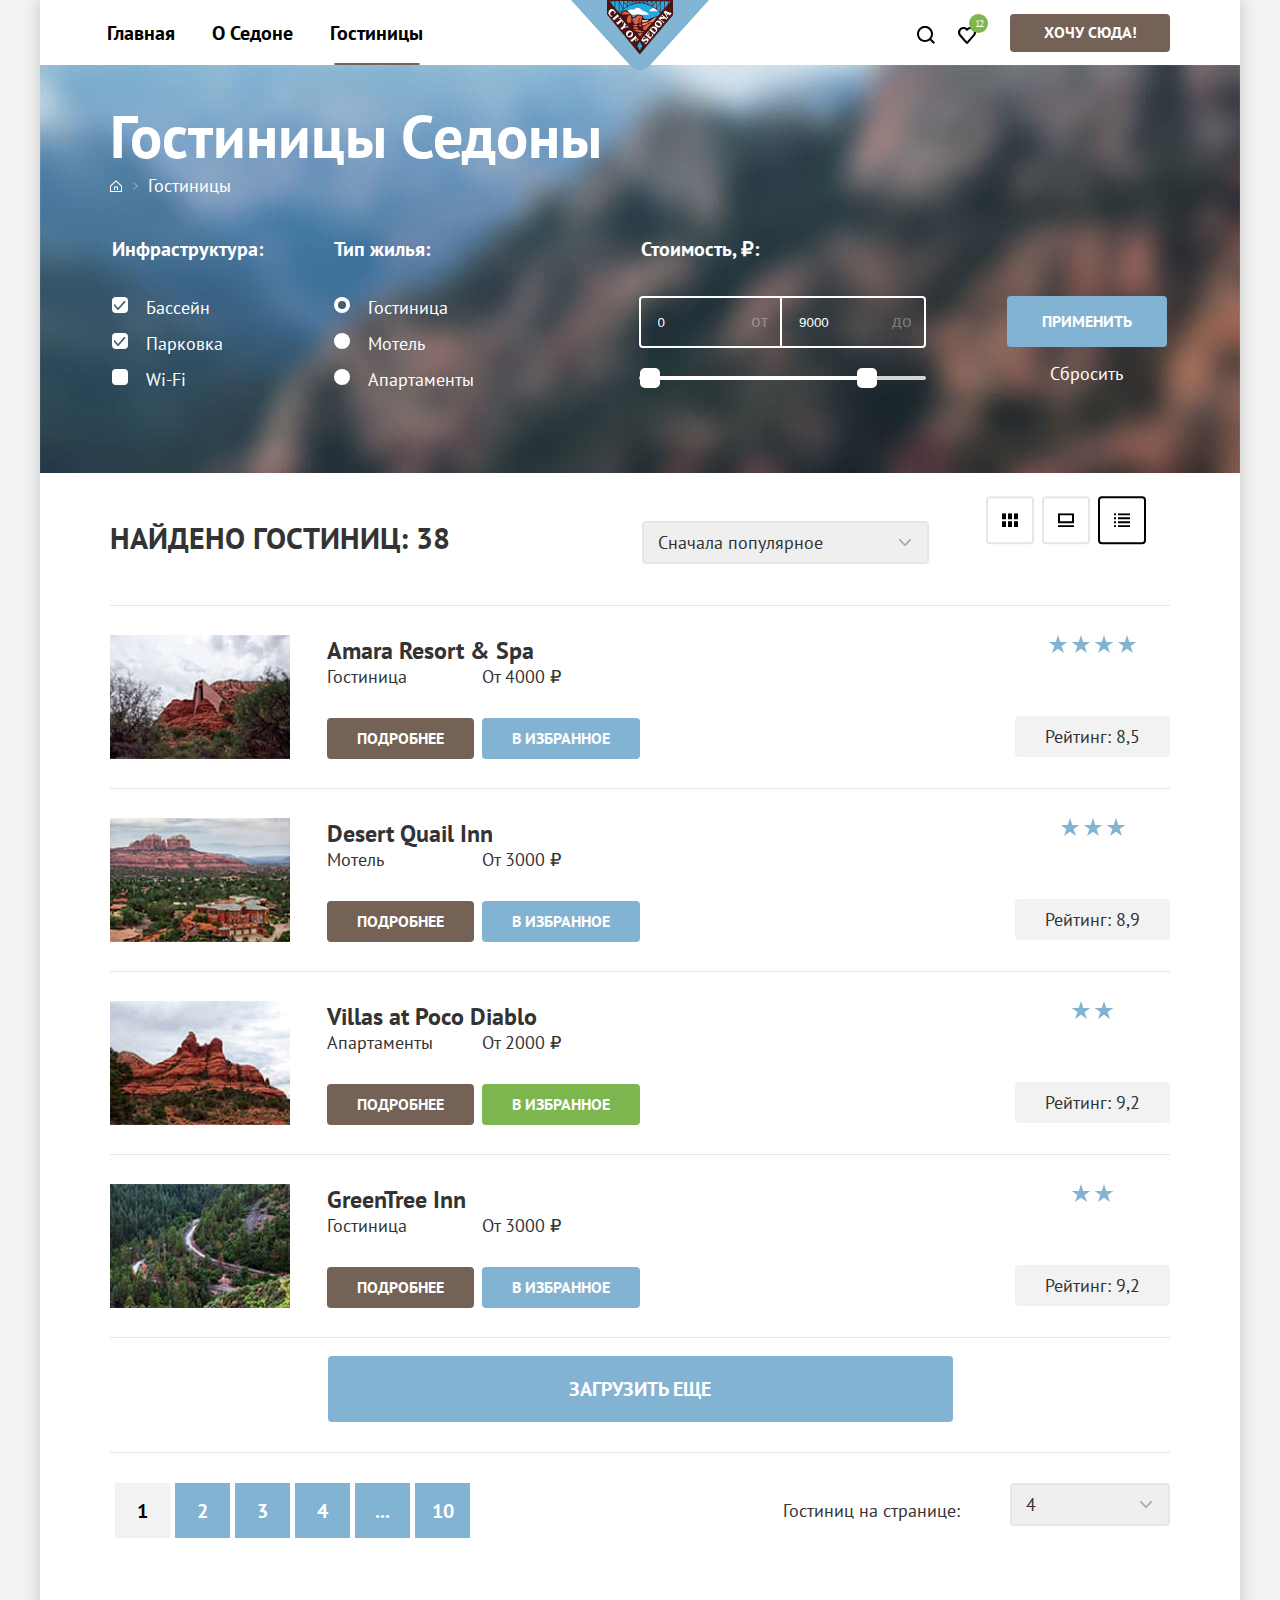
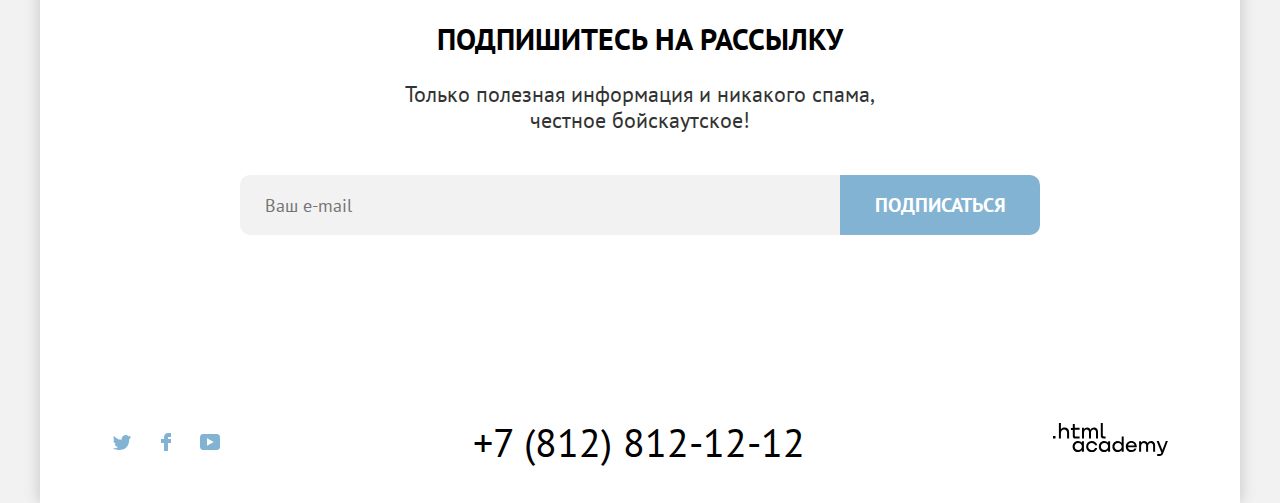
==== commit 8b4334c6: "Подгонка под Pixel Perfect" ====
--- a/hotels.html
+++ b/hotels.html
@@ -285,7 +285,7 @@
                 </label>
               </div>
               <div class="range-scale">
-                <div class="range-bar" style="left: 10px; width: 197px">
+                <div class="range-bar" style="left: 10px; width: 214px">
                   <button class="range-toggle toggle-min" type="button">
                     <span class="visually-hidden">
                       Изменить минимальную цену.
@@ -627,10 +627,10 @@
       </section>
     </main>
 
-    <footer class="page-footer container">
+    <footer class="page-footer">
 
       <ul class="socials-list">
-        <li class="socials-item tw">
+        <li class="socials-item">
           <a class="social-link" href="https://twitter.com/htmlacademy_ru" target="_blank">
             <span class="visually-hidden">
               Twitter.
@@ -650,7 +650,7 @@
             </svg>
           </a>
         </li>
-        <li class="socials-item fb">
+        <li class="socials-item">
           <a class="social-link" href="https://www.facebook.com/htmlacademy" target="_blank">
             <span class="visually-hidden">
               Facebook.
@@ -661,21 +661,21 @@
             </svg>
           </a>
         </li>
-        <li class="socials-item ytube">
+        <li class="socials-item">
           <a class="social-link" href="https://www.youtube.com/c/HTMLAcademyRUS" target="_blank">
             <span class="visually-hidden">
               YouTube.
             </span>
-            <svg aria-hidden="true" focusable="false" width="20" height="16" fill="#83B3D3"
-              xmlns="http://www.w3.org/2000/svg" role="image" aria-label="Иконка YouTube.">
-              <g clip-path="url(#a)">
+            <svg width="20" height="16" viewBox="0 0 20 16" fill="none" xmlns="http://www.w3.org/2000/svg" role="image"
+              aria-label="Иконка YouTube.">
+              <g clip-path="url(#clip0_3_193)">
                 <path
-                  d="M17 0H2.9C1.2 0 0 1.5 0 3.2v9.5C0 14.5 1.2 16 2.9 16h14.3c1.5 0 2.9-1.5 2.9-3.2V3.2C19.9 1.5 18.7 0 17 0ZM7 11.8V4.2L13.7 8 7 11.8Z"
+                  d="M17 0H2.9C1.2 0 0 1.5 0 3.2V12.7C0 14.5 1.2 16 2.9 16H17.2C18.7 16 20.1 14.5 20.1 12.8V3.2C19.9 1.5 18.7 0 17 0ZM7 11.8V4.2L13.7 8L7 11.8Z"
                   fill="currentColor" />
               </g>
               <defs>
-                <clipPath>
-                  <path fill="#fff" d="M0 0h20v16H0z" />
+                <clipPath id="clip0_3_193">
+                  <rect width="20" height="16" fill="white" />
                 </clipPath>
               </defs>
             </svg>
--- a/css/styles.css
+++ b/css/styles.css
@@ -28,6 +28,7 @@
 }
 
 .page {
+  min-width: 1200px;
   margin: 0;
   font-family: "PT Sans", sans-serif;
   font-weight: 400;
@@ -50,6 +51,7 @@
 /* Главная */
 
 .page-header {
+  position: relative;
   min-height: 65px;
   align-items: center;
 }
@@ -57,7 +59,7 @@
 .container {
   display: flex;
   width: 100%;
-  padding-left: 70px;
+  padding-left: 59px;
   padding-right: 70px;
 }
 
@@ -83,7 +85,7 @@
 }
 
 .navigation-link {
-  padding: 6px 12px;
+  padding: 6px 8px;
   text-decoration: none;
   color: #000000;
 }
@@ -122,7 +124,7 @@
   width: calc(100% - 24px);
   height: 2px;
   left: 50%;
-  bottom: -17px;
+  bottom: -19px;
   transform: translateX(-50%);
   background-color: #756257;
 }
@@ -162,7 +164,6 @@
   margin-right: 3px;
   margin-left: auto;
   color: #000000;
-  fill: currentColor;
 }
 
 .user-navigation-item + .user-navigation-item {
@@ -202,12 +203,6 @@
 .user-navigation-link:disabled {
   opacity: 0.3;
 }
-
-/* .search,
-.favorities {
-  width: 18px;
-  height: 17px;
-} */
 
 .favourites {
   position: relative;
@@ -316,14 +311,34 @@
 
 .popup-item {
   display: flex;
+  align-items: center;
   margin-bottom: 25px;
 }
 
 .popup-link {
   display: flex;
   align-items: center;
+  padding: 10px;
   margin-right: 20px;
   text-decoration: none;
+}
+
+.popup-link:hover {
+  opacity: 0.6;
+}
+
+.popup-link:focus {
+  outline: none;
+  border: 3px solid #83b3d3;
+  border-radius: 10px;
+}
+
+.popup-link:active {
+  opacity: 0.3;
+}
+
+.popup-link:disabled {
+  opacity: 0.3;
 }
 
 .popup-img {
@@ -359,11 +374,34 @@
 }
 
 .delete-btn {
-  width: 48px;
-  height: 28px;
+  width: 45px;
+  height: 25px;
+  padding: 10px;
   margin-left: auto;
-  border: none;
+  border: 3px solid transparent;
   background-color: transparent;
+  color: #000000;
+  opacity: 0.2;
+  cursor: pointer;
+}
+
+.delete-btn:hover {
+  color: #000000;
+  opacity: 1;
+}
+
+.delete-btn:focus {
+  outline: none;
+  border: 3px solid #83b3d3;
+  border-radius: 10px;
+}
+
+.delete-btn:active {
+  opacity: 0.3;
+}
+
+.delete-btn:disabled {
+  opacity: 0.3;
 }
 
 .all-favourites-button {
@@ -380,6 +418,24 @@
   background-color: #756257;
   border-radius: 0px 0px 20px 20px;
   color: #ffffff;
+}
+
+.all-favourites-button:hover {
+  background-color: #615048;
+}
+
+.all-favourites-button:focus {
+  outline: none;
+  box-shadow: 0 0 0 3px #83b3d3;
+  border-radius: 0px 0px 20px 20px;
+}
+
+.all-favourites-button:active span {
+  opacity: 0.3;
+}
+
+.all-favourites-button:disabled {
+  opacity: 0.3;
 }
 
 .visually-hidden {
@@ -690,25 +746,30 @@
   box-sizing: border-box;
 }
 
-.subscribe-form:hover input {
+.subscribe-form input:hover {
   background-color: #e6e6e6;
   border: 3px solid #e6e6e6;
 }
 
-.subscribe-form:focus input {
+.subscribe-form input:focus {
   background-color: #e6e6e6;
   border: 3px solid #83b3d3;
   outline: none;
 }
 
-.subscribe-form:active input {
+.subscribe-form input:active {
   background-color: #ffffff;
   border: 2px solid #000000;
   outline: none;
 }
 
-.subscribe-form:disabled {
-  opacity: 0.3;
+.subscribe-form input:disabled {
+  opacity: 0.3;
+}
+
+.error {
+  background-color: #ffffff;
+  border: 2px solid #ff5757;
 }
 
 .subscribe-button {
@@ -758,31 +819,40 @@
 .page-footer {
   display: flex;
   align-items: center;
-  padding-top: 30px;
+  padding-left: 62px;
+  padding-top: 28px;
+  padding-right: 62px;
   padding-bottom: 30px;
+  min-height: 120px;
   background-color: #ffffff;
 }
 
 .socials-list {
   display: flex;
-  align-items: baseline;
+  align-items: center;
   flex-wrap: wrap;
   width: 190px;
   padding: 0;
-  margin-right: 160px;
+  margin: 0;
+  margin-right: 167px;
   list-style-type: none;
 }
 
 .socials-item {
   display: flex;
-  margin-right: 30px;
+  height: 40px;
+  width: 40px;
+  margin-right: 4px;
   cursor: pointer;
 }
 
 .social-link {
   width: 100%;
   height: 100%;
-  margin-right: 30px;
+  align-items: center;
+  justify-content: center;
+  display: flex;
+  padding: 10px;
   text-decoration: none;
   color: #83b3d3;
 }
@@ -792,10 +862,14 @@
 }
 
 .social-link:focus {
-  outline: 3px solid #83b3d3;
+  color: #68a2ca;
+  box-shadow: inset 0 0 0 3px #83b3d3;
+  border-radius: 10px;
+  outline: none;
 }
 
 .social-link:active {
+  box-shadow: none;
   color: #68a2ca;
   opacity: 0.3;
 }
@@ -804,40 +878,14 @@
   opacity: 0.3;
 }
 
-.tw {
-  width: 18px;
-  height: 18px;
-  background-image: url("../img/icons/socials/social-twitter.svg");
-  background-repeat: no-repeat;
-  background-size: contain;
-  background-position: center center;
-}
-
-.fb {
-  width: 10px;
-  height: 18px;
-  background-image: url("../img/icons/socials/social-facebook.svg");
-  background-repeat: no-repeat;
-  background-size: contain;
-  background-position: center center;
-}
-
-.ytube {
-  width: 20px;
-  height: 16px;
-  background-image: url("../img/icons/socials/social-youtube.svg");
-  background-repeat: no-repeat;
-  background-size: contain;
-  background-position: center center;
-}
-
 .phone {
+  display: block;
   width: 360px;
+  padding: 10px;
   font-weight: 400;
   font-size: 40px;
   line-height: 40px;
   text-align: center;
-  text-transform: uppercase;
   text-decoration: none;
   color: #000000;
 }
@@ -847,12 +895,14 @@
 }
 
 .phone:focus {
+  color: #756257;
+  box-shadow: inset 0 0 0 3px #83b3d3;
+  border-radius: 10px;
   outline: none;
-  border: 3px solid #83b3d3;
-  border-radius: 10px;
 }
 
 .phone:active {
+  box-shadow: none;
   opacity: 0.3;
 }
 
@@ -861,6 +911,8 @@
 }
 
 .copyright {
+  display: block;
+  padding: 10px;
   margin-left: auto;
   color: #000000;
 }
@@ -870,10 +922,14 @@
 }
 
 .copyright:focus {
-  border: 3px solid #83b3d3;
+  color: #756257;
+  box-shadow: inset 0 0 0 3px #83b3d3;
+  border-radius: 10px;
+  outline: none;
 }
 
 .copyright:active {
+  box-shadow: none;
   opacity: 0.3;
 }
 
@@ -1216,7 +1272,7 @@
 
 .hotels-filter {
   height: 100%;
-  padding-bottom: 86px;
+  padding-bottom: 73px;
   overflow: hidden;
   background-color: #83b4d2;
   background-image: url("../img/catalog-background.jpg");
@@ -1226,6 +1282,8 @@
 }
 
 .title {
+  margin: 32px 0;
+  margin-bottom: 0;
   font-family: "PT Sans", sans-serif;
   font-weight: 700;
   font-size: 60px;
@@ -1236,6 +1294,7 @@
   display: flex;
   align-items: center;
   padding: 0;
+  margin: 0 0 40px 0;
   list-style: none;
 }
 
@@ -1285,10 +1344,14 @@
 
 .cost-wrapper {
   display: flex;
-  width: 340px;
+  width: 287px;
   margin-right: 81px;
   border: 2px solid #ffffff;
   border-radius: 4px;
+}
+
+.cost {
+  margin-left: 100px;
 }
 
 .catalog-filter-title {
@@ -1307,9 +1370,9 @@
 
 .range-scale {
   position: relative;
-  width: 340px;
+  width: 287px;
   height: 4px;
-  margin-top: 32px;
+  margin-top: 28px;
   background-color: rgba(255, 255, 255, 0.8);
   border-radius: 4px;
 }
@@ -1347,16 +1410,16 @@
 
 .toggle-min {
   top: -8px;
-  left: -10px;
+  left: -9px;
 }
 
 .toggle-max {
   top: -8px;
-  right: -10px;
+  right: -14px;
 }
 
 .catalog-filter-item:not(:last-child) {
-  margin-bottom: 16px;
+  margin-bottom: 13px;
 }
 
 .control {
@@ -1367,8 +1430,8 @@
 
 .control-mark {
   position: absolute;
-  top: 2px;
-  left: 0;
+  top: 1px;
+  left: 2px;
   width: 16px;
   height: 16px;
   border: none;
@@ -1465,8 +1528,9 @@
 
 .catalog-filter-input {
   width: 100px;
+  height: 48px;
   padding: 10px 17px;
-  margin-right: 40px;
+  margin-right: 10px;
   border: none;
   background-color: transparent;
   color: #ffffff;
@@ -1549,7 +1613,7 @@
 }
 
 .sorting {
-  padding-top: 44px;
+  padding-top: 15px;
 }
 
 .sorting-inner-container {
@@ -1912,6 +1976,7 @@
   justify-content: center;
   width: 55px;
   height: 55px;
+  margin-left: 5px;
   background-color: #83b3d3;
 }
 
@@ -1975,8 +2040,8 @@
 
 .subscription-inner {
   text-align: center;
-  padding-top: 94px;
-  padding-bottom: 93px;
+  padding-top: 83px;
+  padding-bottom: 148px;
   background: #ffffff;
 }
 
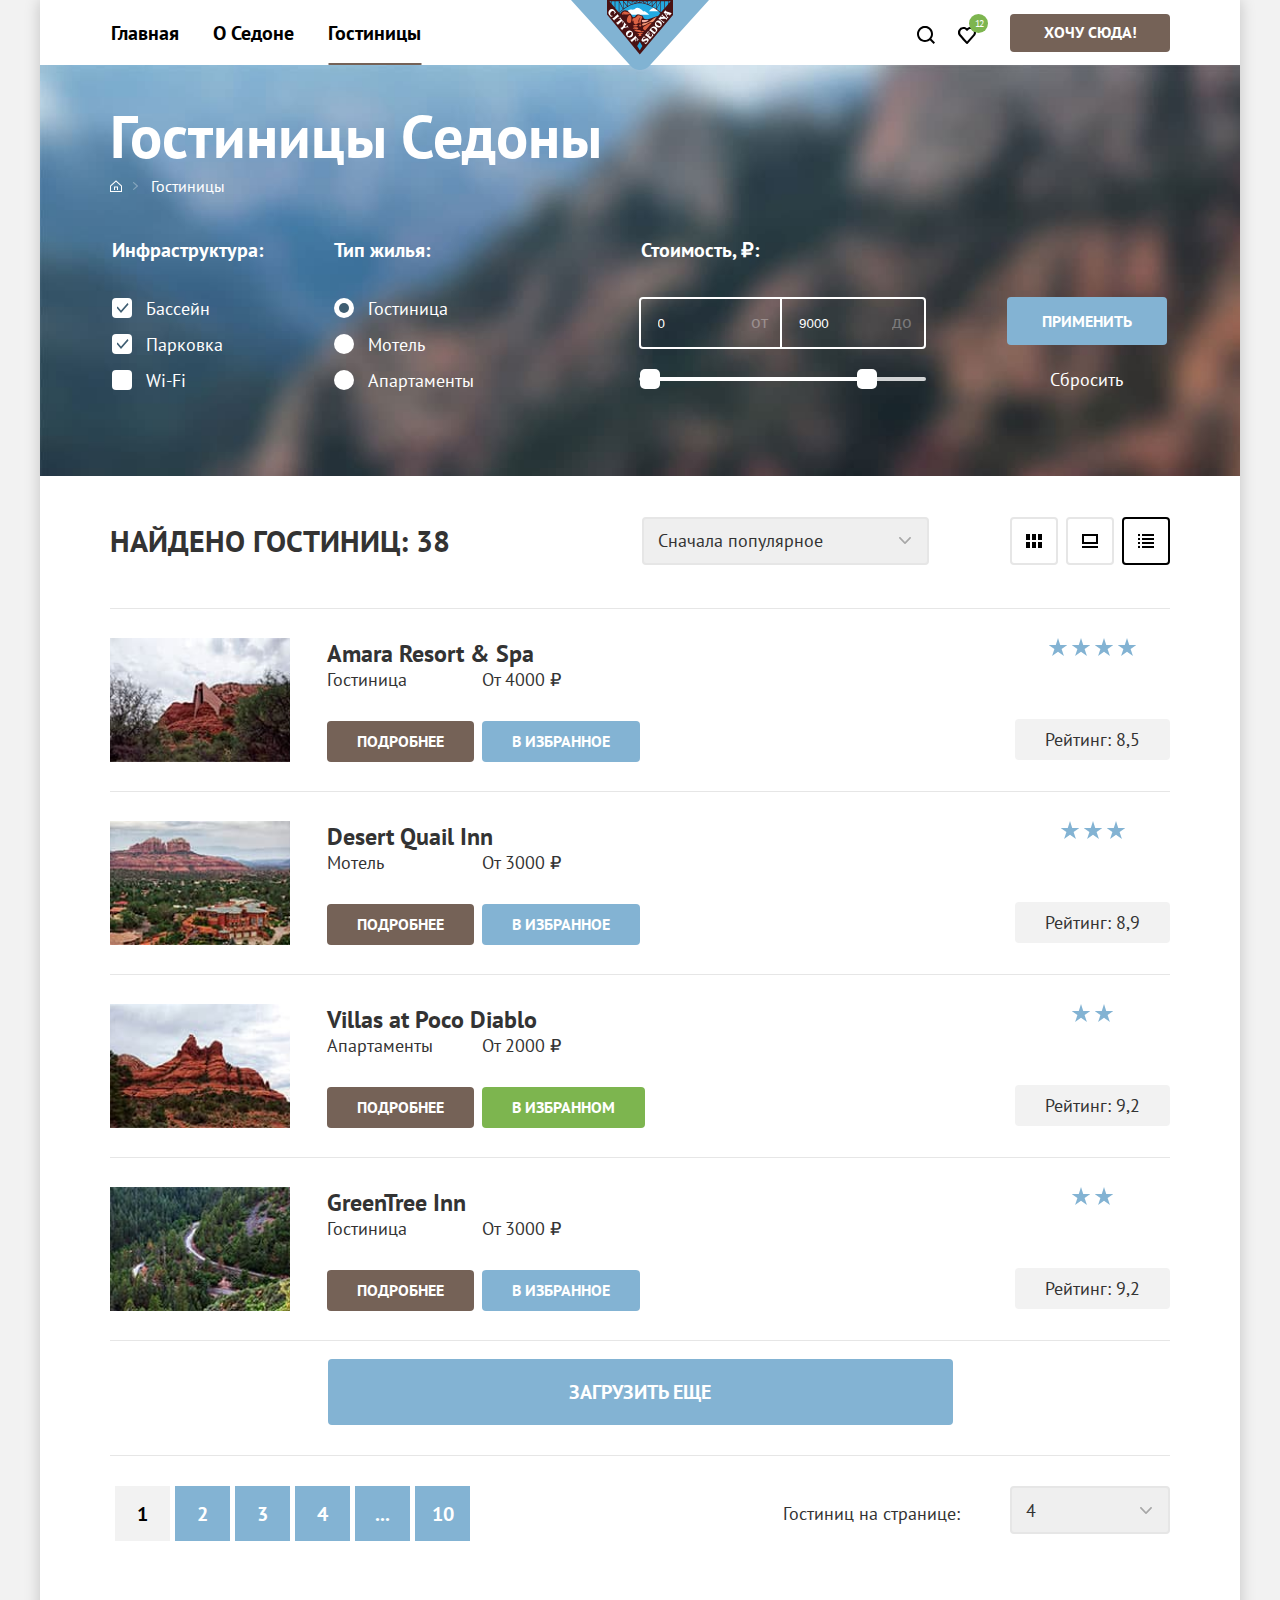
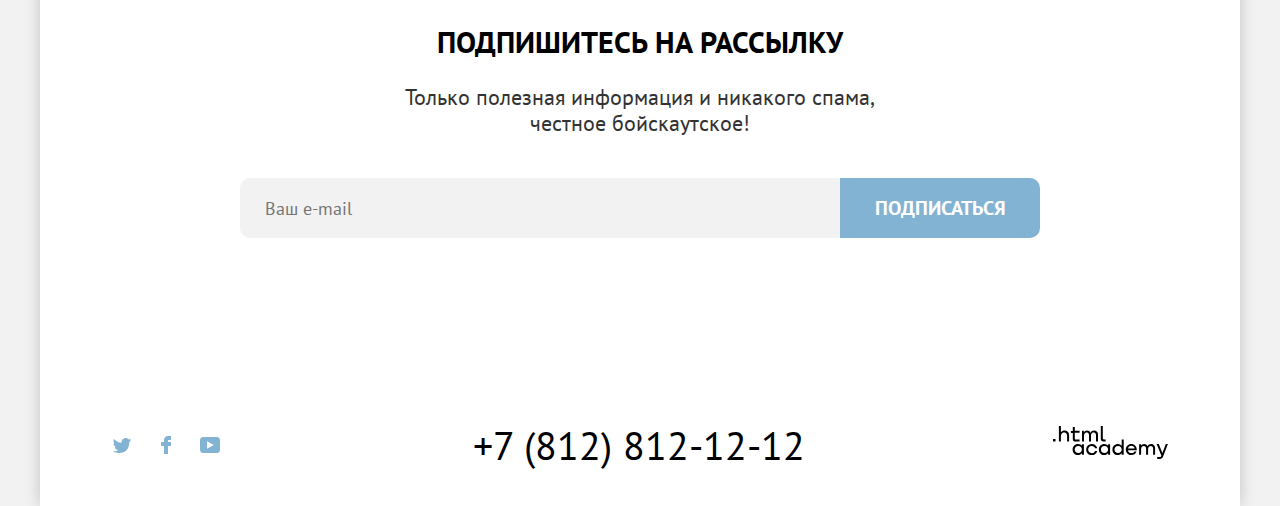
==== commit 10bc76f2: "Update hotels.html" ====
--- a/hotels.html
+++ b/hotels.html
@@ -473,7 +473,7 @@
                     </span>
                     <button class="favorities in-selected" type="button">
                       <span>
-                        В избранное
+                        В избранном
                       </span>
                     </button>
                   </div>
--- a/css/styles.css
+++ b/css/styles.css
@@ -81,11 +81,11 @@
 
 .navigation-item {
   margin: 12px 0;
-  margin-right: 21px;
+  margin-right: 10px;
 }
 
 .navigation-link {
-  padding: 6px 8px;
+  padding: 17px 12px;
   text-decoration: none;
   color: #000000;
 }
@@ -1299,8 +1299,26 @@
 }
 
 .breadcrumbs-link {
+  padding: 3px;
+  font-weight: normal;
+  font-size: 16px;
+  line-height: 21px;
   text-decoration: none;
   color: inherit;
+}
+
+.breadcrumbs-link:hover {
+  opacity: 0.6;
+}
+
+.breadcrumbs-link:focus {
+  outline: none;
+  border: 3px solid #83b3d3;
+  border-radius: 4px;
+}
+
+.breadcrumbs-link:active {
+  opacity: 0.3;
 }
 
 .home-link {
@@ -1432,8 +1450,8 @@
   position: absolute;
   top: 1px;
   left: 2px;
-  width: 16px;
-  height: 16px;
+  width: 20px;
+  height: 20px;
   border: none;
   border-radius: 4px;
   background-color: #ffffff;
@@ -1452,7 +1470,7 @@
 }
 
 .control-input:focus + .control-mark {
-  /* background-color: rgba(255, 255, 255, 0.6); */
+  background-color: rgba(255, 255, 255, 0.6);
   outline: 3px solid #83b3d3;
 }
 
@@ -1463,11 +1481,10 @@
 .control-input[type="checkbox"]:checked + .control-mark::before {
   content: "";
   position: absolute;
-  top: 4px;
-  left: 2px;
+  top: 5px;
+  left: 5px;
   width: 12px;
-  height: 9px;
-  background-color: #ffffff;
+  height: 10px;
   background-image: url("../img/icons/tick.svg");
   background-repeat: no-repeat;
   background-position: center;
@@ -1479,10 +1496,10 @@
 
 .control-input[type="radio"]:checked + .control-mark::before {
   position: absolute;
-  top: 4px;
-  left: 4px;
-  width: 8px;
-  height: 8px;
+  top: 5px;
+  left: 5px;
+  width: 10px;
+  height: 10px;
   background-color: #3f5e72;
   border-radius: 50%;
   content: "";
@@ -1537,6 +1554,26 @@
   appearance: textfield;
 }
 
+.catalog-filter-input:hover {
+  border: 2px solid #ffffff;
+  opacity: 0.6;
+}
+
+.catalog-filter-input:focus {
+  border: 2px solid #ffffff;
+  box-shadow: 0px 0px 0px 3px #81b3d2;
+  border-radius: 4px 0px 0px 4px;
+  outline: none;
+}
+
+.catalog-filter-input:active {
+  opacity: 0.3;
+  outline: none;
+  background: #756257;
+  border: 2px solid #ffffff;
+  border-radius: 4px 0px 0px 4px;
+}
+
 .catalog-filter-input::-webkit-inner-spin-button,
 .catalog-filter-input::-webkit-outer-spin-button {
   appearance: none;
@@ -1555,7 +1592,9 @@
 
 .apply-button {
   width: 160px;
-  padding: 15px 30px 15px 30px;
+  min-height: 48px;
+  padding: 10px 30px 10px 30px;
+  margin-bottom: 10px;
   font-family: "PT Sans", sans-serif;
   font-weight: 700;
   font-size: 16px;
@@ -1574,7 +1613,12 @@
 }
 
 .apply-button:focus {
-  outline: 3px solid #ffffff;
+  outline: none;
+  border: 3px solid #ffffff;
+}
+
+.apply-button:active {
+  outline: none;
 }
 
 .apply-button:active span {
@@ -1587,7 +1631,8 @@
 
 .reset-button {
   width: 160px;
-  padding: 15px 30px 15px 30px;
+  min-height: 48px;
+  padding: 10px 30px 10px 30px;
   font-family: "PT Sans", sans-serif;
   font-weight: 400;
   font-size: 18px;
@@ -1610,6 +1655,8 @@
 
 .reset-button:active {
   opacity: 0.3;
+  outline: none;
+  border: none;
 }
 
 .sorting {
@@ -1618,7 +1665,7 @@
 
 .sorting-inner-container {
   display: flex;
-  align-items: baseline;
+  align-items: center;
 }
 
 .sorting-result,
@@ -1635,6 +1682,7 @@
 
 .select-control {
   width: 100%;
+  min-height: 48px;
   padding: 8px 14px;
   padding-right: 48px;
   font-family: "PT Sans", sans-serif;
@@ -1670,12 +1718,8 @@
 }
 
 .view-results {
-  position: relative;
-  top: 50%;
-  bottom: 50%;
-  transform: translate(-50%, -10%);
   width: 48px;
-  height: 48px;
+  min-height: 48px;
   border: 2px solid #e6e6e6;
   border-radius: 4px;
   background-color: #ffffff;
@@ -1756,6 +1800,7 @@
 
 .search-results-image:active {
   opacity: 0.3;
+  outline: none;
 }
 
 .search-results-image:disabled {
@@ -1786,6 +1831,7 @@
 
 .results-info-title:active {
   opacity: 0.3;
+  outline: none;
 }
 
 .results-info-title:disabled {
@@ -1826,7 +1872,11 @@
 }
 
 .more:focus {
-  outline: 3px solid #756257;
+  outline: 3px solid #68a2ca;
+}
+
+.more:active {
+  outline: none;
 }
 
 .more:active span {
@@ -1869,6 +1919,10 @@
   outline: 3px solid #756257;
 }
 
+.favorities:active {
+  outline: none;
+}
+
 .favorities:active span {
   opacity: 0.3;
 }
@@ -1887,6 +1941,10 @@
 
 .in-selected:focus {
   outline: 3px solid #756257;
+}
+
+.in-selected:active {
+  outline: none;
 }
 
 .in-selected:active span {
@@ -1955,6 +2013,10 @@
   outline: 3px solid #756257;
 }
 
+.upload-more:active {
+  outline: none;
+}
+
 .upload-more:active span {
   opacity: 0.3;
 }
@@ -1989,6 +2051,7 @@
 }
 
 .pagination-item:active .pagination-link {
+  outline: none;
   opacity: 0.3;
 }
 
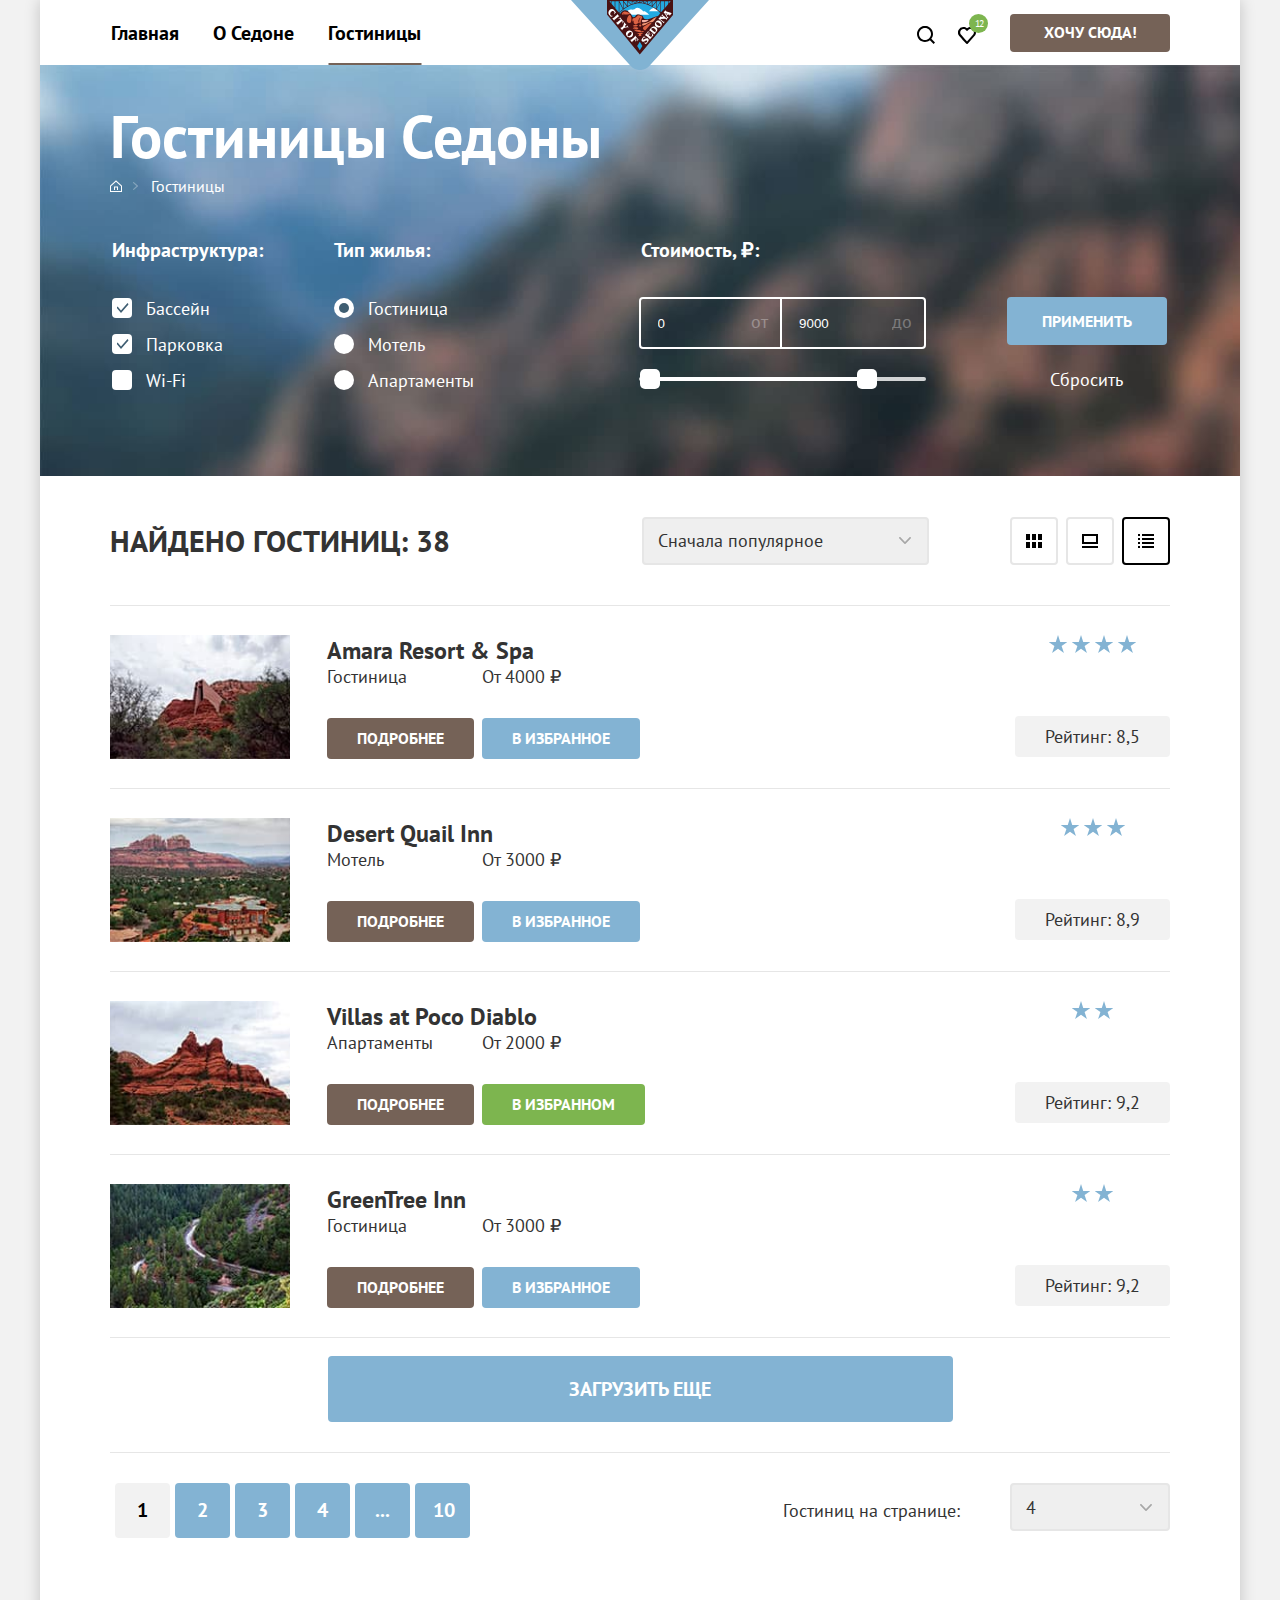
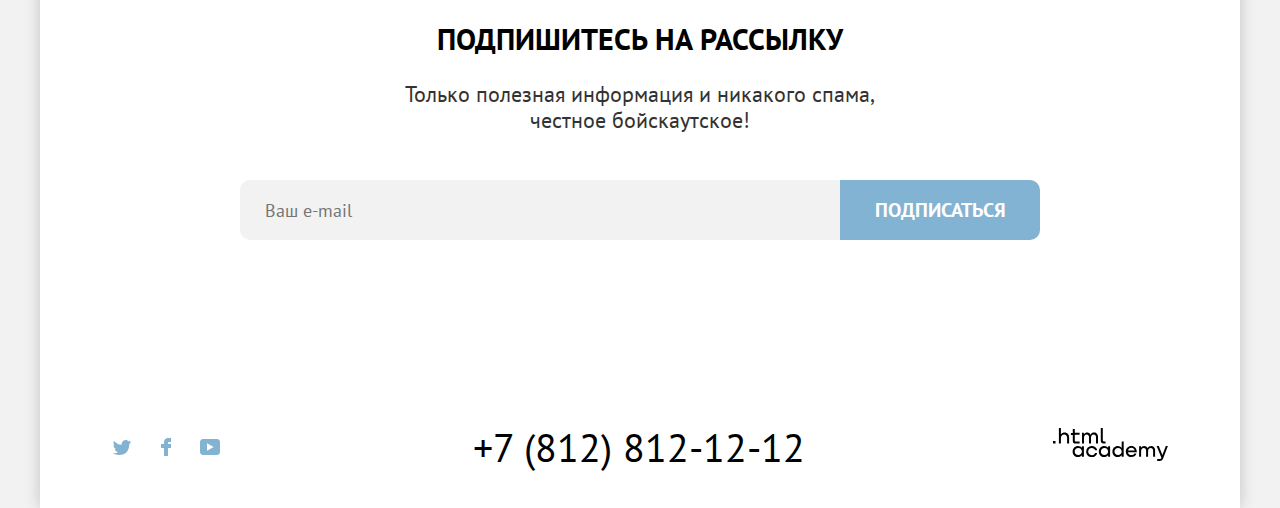
==== commit 66f1a49f: "Проверил в валидаторе" ====
--- a/hotels.html
+++ b/hotels.html
@@ -43,7 +43,7 @@
             <span class="visually-hidden">
               Поиск.
             </span>
-            <svg width="18" height="18" fill="currentColor" xmlns="http://www.w3.org/2000/svg" role="image"
+            <svg width="18" height="18" fill="currentColor" xmlns="http://www.w3.org/2000/svg" role="img"
               aria-label="Кнопка поиска.">
               <g clip-path="url(#a)">
                 <path
@@ -63,7 +63,7 @@
             <span class="visually-hidden">
               Избранное.
             </span>
-            <svg width="18" height="17" fill="currentColor" xmlns="http://www.w3.org/2000/svg" role="image"
+            <svg width="18" height="17" fill="currentColor" xmlns="http://www.w3.org/2000/svg" role="img"
               aria-label="Кнопка избранное.">
               <path
                 d="M8.9 17a.9.9 0 0 1-.8-.4c-5.4-6.1-6.7-7.5-7-7.9A5.4 5.4 0 0 1 5.5 0C6.8 0 8 .5 9 1.3a5.46 5.46 0 0 1 9 4.1c0 1.3-.5 2.5-1.3 3.4l-7 7.9c-.2.2-.4.3-.8.3Zm-6-9.5c.3.4 3.5 4 6.1 6.9l6.2-7c.5-.5.7-1.2.7-2 0-1.8-1.5-3.3-3.3-3.3-1 0-2 .5-2.7 1.3-.3.3-.6.4-.9.4-.3 0-.6-.2-.8-.4-.7-.8-1.7-1.3-2.7-1.3-1.8 0-3.3 1.5-3.3 3.3-.1.9.3 1.6.7 2.1-.1 0-.1 0 0 0Z"
@@ -94,7 +94,7 @@
                   </a>
                   <button class="delete-btn" type="button">
                     <svg width="16" height="16" viewBox="0 0 16 16" fill="none" xmlns="http://www.w3.org/2000/svg"
-                      role="image" aria-label="Кнопка 'Удалить'">
+                      role="img" aria-label="Кнопка 'Удалить'">
                       <g opacity="0.2">
                         <path
                           d="M15.3 2.3H13.1H2.8H0.6C0.3 2.3 0 2.5 0 2.8C0 3.1 0.3 3.4 0.6 3.4H2.3V15.4C2.3 15.7 2.6 16 2.9 16H13.1C13.4 16 13.7 15.7 13.7 15.4V3.4H15.4C15.7 3.4 16 3.1 16 2.8C16 2.5 15.6 2.3 15.3 2.3ZM12.5 14.8H3.4V3.4H12.5V14.8Z"
@@ -130,7 +130,7 @@
                   </a>
                   <button class="delete-btn" type="button">
                     <svg width="16" height="16" viewBox="0 0 16 16" fill="none" xmlns="http://www.w3.org/2000/svg"
-                      role="image" aria-label="Кнопка 'Удалить'">
+                      role="img" aria-label="Кнопка 'Удалить'">
                       <g opacity="0.2">
                         <path
                           d="M15.3 2.3H13.1H2.8H0.6C0.3 2.3 0 2.5 0 2.8C0 3.1 0.3 3.4 0.6 3.4H2.3V15.4C2.3 15.7 2.6 16 2.9 16H13.1C13.4 16 13.7 15.7 13.7 15.4V3.4H15.4C15.7 3.4 16 3.1 16 2.8C16 2.5 15.6 2.3 15.3 2.3ZM12.5 14.8H3.4V3.4H12.5V14.8Z"
@@ -196,7 +196,7 @@
           <h2 class="visually-hidden">
             Список фильтров.
           </h2>
-          <form class="catalog-filter" action="https://echo.htmlacademy.ru/" method="get" required>
+          <form class="catalog-filter" action="https://echo.htmlacademy.ru/" method="get">
             <fieldset class="catalog-filter-group infrastructure">
               <legend class="catalog-filter-title">
                 Инфраструктура:
@@ -204,7 +204,7 @@
               <ul class="catalog-filter-list">
                 <li class="catalog-filter-item">
                   <label class="control">
-                    <input class="visually-hidden control-input" type="checkbox" name="pool" checked>
+                    <input class="visually-hidden control-input" type="checkbox" name="pool" checked required>
                     <span class="control-mark"></span>
                     <span class="control-label">
                       Бассейн
@@ -636,7 +636,7 @@
               Twitter.
             </span>
             <svg aria-hidden="true" focusable="false" width="18" height="15" fill="#83B3D3"
-              xmlns="http://www.w3.org/2000/svg" role="image" aria-label="Иконка Twitter.">
+              xmlns="http://www.w3.org/2000/svg" role="img" aria-label="Иконка Twitter.">
               <g clip-path="url(#a)">
                 <path
                   d="M11.6.2c1.8-.5 3.2.3 3.8 1.2.7-.2 1.4-.5 2.1-.7 0 .9-.6 1.5-.9 1.8.7.1 1.4-.6 1.4-.6-.2 1-1.1 1.8-1.7 2C16.1 10.7 13 15.1 5.7 15h-.5c-.4 0-4.4-.5-5.2-1.9 2.4.2 4.1-.4 5-1.2-1-.3-2.9-.4-3.2-2.9.4.1.6.2 1.3.1C1.8 8.3.4 7.5.5 5.3c.3.3 1.1.5 1.4.5C1.1 5.6-.2 2.5.9.9c1.9 1.9 4 3.6 7.6 3.8C8.7 2.3 9.7.8 11.6.2Z"
@@ -656,7 +656,7 @@
               Facebook.
             </span>
             <svg aria-hidden="true" focusable="false" width="10" height="18" fill="#83B3D3"
-              xmlns="http://www.w3.org/2000/svg" role="image" aria-label="Иконка Facebook.">
+              xmlns="http://www.w3.org/2000/svg" role="img" aria-label="Иконка Facebook.">
               <path d="M7 0C4.8 0 3 1.8 3 4v2H0v4h3v8h4v-8h3V6H7V4h3V0H7Z" fill="currentColor" />
             </svg>
           </a>
@@ -666,7 +666,7 @@
             <span class="visually-hidden">
               YouTube.
             </span>
-            <svg width="20" height="16" viewBox="0 0 20 16" fill="none" xmlns="http://www.w3.org/2000/svg" role="image"
+            <svg width="20" height="16" viewBox="0 0 20 16" fill="none" xmlns="http://www.w3.org/2000/svg" role="img"
               aria-label="Иконка YouTube.">
               <g clip-path="url(#clip0_3_193)">
                 <path
@@ -687,7 +687,7 @@
       </a>
       <a class="copyright" href="https://htmlacademy.ru/" target="_blank">
         <svg class="copyright-icon" aria-hidden="true" focusable="false" width="115" height="34" fill="currentColor"
-          xmlns="http://www.w3.org/2000/svg" role="image" aria-label="Ссылка разработчика HTMLAcademy.">
+          xmlns="http://www.w3.org/2000/svg" role="img" aria-label="Ссылка разработчика HTMLAcademy.">
           <path
             d="M0 12.9v2.6h2.5v-2.6H0ZM11.6 4.5c-1.6 0-2.8.7-3.6 1.7h-.1V0h-2v15.5h2v-5.3c0-2.1 1.3-3.6 3.3-3.6 1.8 0 2.9 1.4 2.9 3.2v5.7h2V9.4c.1-3-1.8-4.9-4.5-4.9ZM26.6 4.8h-4.8V1.1h-2v3.8h-1.9v2h1.9v6c0 1.7 1 2.7 2.7 2.7h4.1v-2h-3.7c-.7 0-1.1-.4-1.1-1.1V6.8h4.8v-2ZM41.1 4.6c-1.6 0-2.9.8-3.5 2.1h-.1c-.6-1.2-1.8-2.1-3.4-2.1-1.4 0-2.5.8-3.1 1.8h-.1V4.8H29v10.6h2V10c0-2 1-3.5 2.6-3.5 1.5 0 2.4 1 2.4 2.6v6.3h2V9.8c0-2.4 1.4-3.3 2.6-3.3 1.5 0 2.4 1 2.4 2.6v6.3h2V8.9c.1-2.5-1.4-4.3-3.9-4.3ZM47.8 12.7c0 1.7 1 2.7 2.8 2.7h2v-2h-1.7c-.7 0-1.1-.4-1.1-1.1V0h-2v12.7ZM28.9 19.7c-.9-1.1-2.2-1.8-3.9-1.8-3.1 0-5.4 2.3-5.4 5.6s2.3 5.6 5.4 5.6c1.8 0 3-.8 3.8-1.9h.1v1.6h2V18.2h-2v1.5Zm-3.6 7.4c-2.2 0-3.6-1.6-3.6-3.6s1.4-3.6 3.6-3.6 3.6 1.6 3.6 3.6c0 1.9-1.4 3.6-3.6 3.6ZM44.2 22c-.5-2.4-2.6-4.1-5.4-4.1a5.4 5.4 0 0 0-5.6 5.6c0 3.1 2.2 5.6 5.6 5.6 2.8 0 4.9-1.8 5.4-4.2h-2.1a3.4 3.4 0 0 1-3.3 2.3c-2.2 0-3.6-1.6-3.6-3.6s1.4-3.6 3.6-3.6c1.6 0 2.8 1 3.3 2.2h2.1V22ZM55.1 19.7c-.9-1.1-2.2-1.8-3.9-1.8-3.1 0-5.4 2.3-5.4 5.6s2.3 5.6 5.4 5.6c1.8 0 3-.8 3.8-1.9h.1v1.6h2V18.2h-2v1.5Zm-3.6 7.4c-2.2 0-3.6-1.6-3.6-3.6s1.4-3.6 3.6-3.6 3.6 1.6 3.6 3.6c0 1.9-1.5 3.6-3.6 3.6ZM68.7 19.8c-.9-1.1-2.2-1.9-3.9-1.9-3.1 0-5.4 2.3-5.4 5.6s2.2 5.6 5.4 5.6c1.7 0 3-.8 3.8-1.8h.1v1.5h2V13.4h-2v6.4Zm-3.6 7.3c-2.2 0-3.6-1.6-3.6-3.6s1.4-3.6 3.6-3.6 3.6 1.6 3.6 3.6c-.1 2-1.5 3.6-3.6 3.6ZM78.3 17.9c-3.3 0-5.5 2.5-5.5 5.6 0 3 2.1 5.6 5.5 5.6 2.5 0 4.5-1.3 5.2-3.6h-2.1c-.5 1-1.6 1.6-3 1.6-1.9 0-3.3-1.3-3.4-2.9h8.8c.2-3.6-2-6.3-5.5-6.3Zm0 1.9c1.7 0 3 1 3.3 2.6h-6.5c.3-1.5 1.5-2.6 3.2-2.6ZM98.2 17.9c-1.6 0-2.9.8-3.6 2h-.1c-.6-1.2-1.8-2-3.4-2-1.4 0-2.5.7-3.1 1.8v-1.5h-1.9v10.6h2v-5.4c0-2 1-3.4 2.6-3.5 1.5 0 2.4 1 2.4 2.6v6.3h2v-5.6c0-2.4 1.4-3.3 2.6-3.3 1.5 0 2.4 1 2.4 2.6v6.3h2v-6.5c.1-2.6-1.4-4.4-3.9-4.4ZM109.4 27l-3.6-8.9h-2.2l4.8 11.6c-.3.9-.7 1.2-1.7 1.2h-2.5v2h2.5c1.8 0 2.8-.8 3.5-2.6l4.7-12.2h-2.1l-3.4 8.9Z"
             fill="currentColor" />
--- a/css/styles.css
+++ b/css/styles.css
@@ -468,7 +468,7 @@
 }
 
 .advantages {
-  padding-top: 63px;
+  padding-top: 60px;
 }
 
 .hero-welcome {
@@ -1768,6 +1768,7 @@
 
 .search-results {
   padding-left: 0;
+  margin-top: 15px;
   list-style-type: none;
 }
 
@@ -2039,6 +2040,7 @@
   width: 55px;
   height: 55px;
   margin-left: 5px;
+  border-radius: 4px;
   background-color: #83b3d3;
 }
 
@@ -2060,7 +2062,9 @@
 }
 
 .pagination-link {
-  padding: 15px;
+  width: 100%;
+  height: 100%;
+  padding: 14px 18px;
   font-family: "PT Sans", sans-serif;
   font-weight: 700;
   font-size: 20px;
@@ -2117,7 +2121,7 @@
 .inner-subscription-text {
   width: 720px;
   margin: 0 auto;
-  margin-bottom: 42px;
+  margin-bottom: 47px;
   color: #333333;
 }
 
